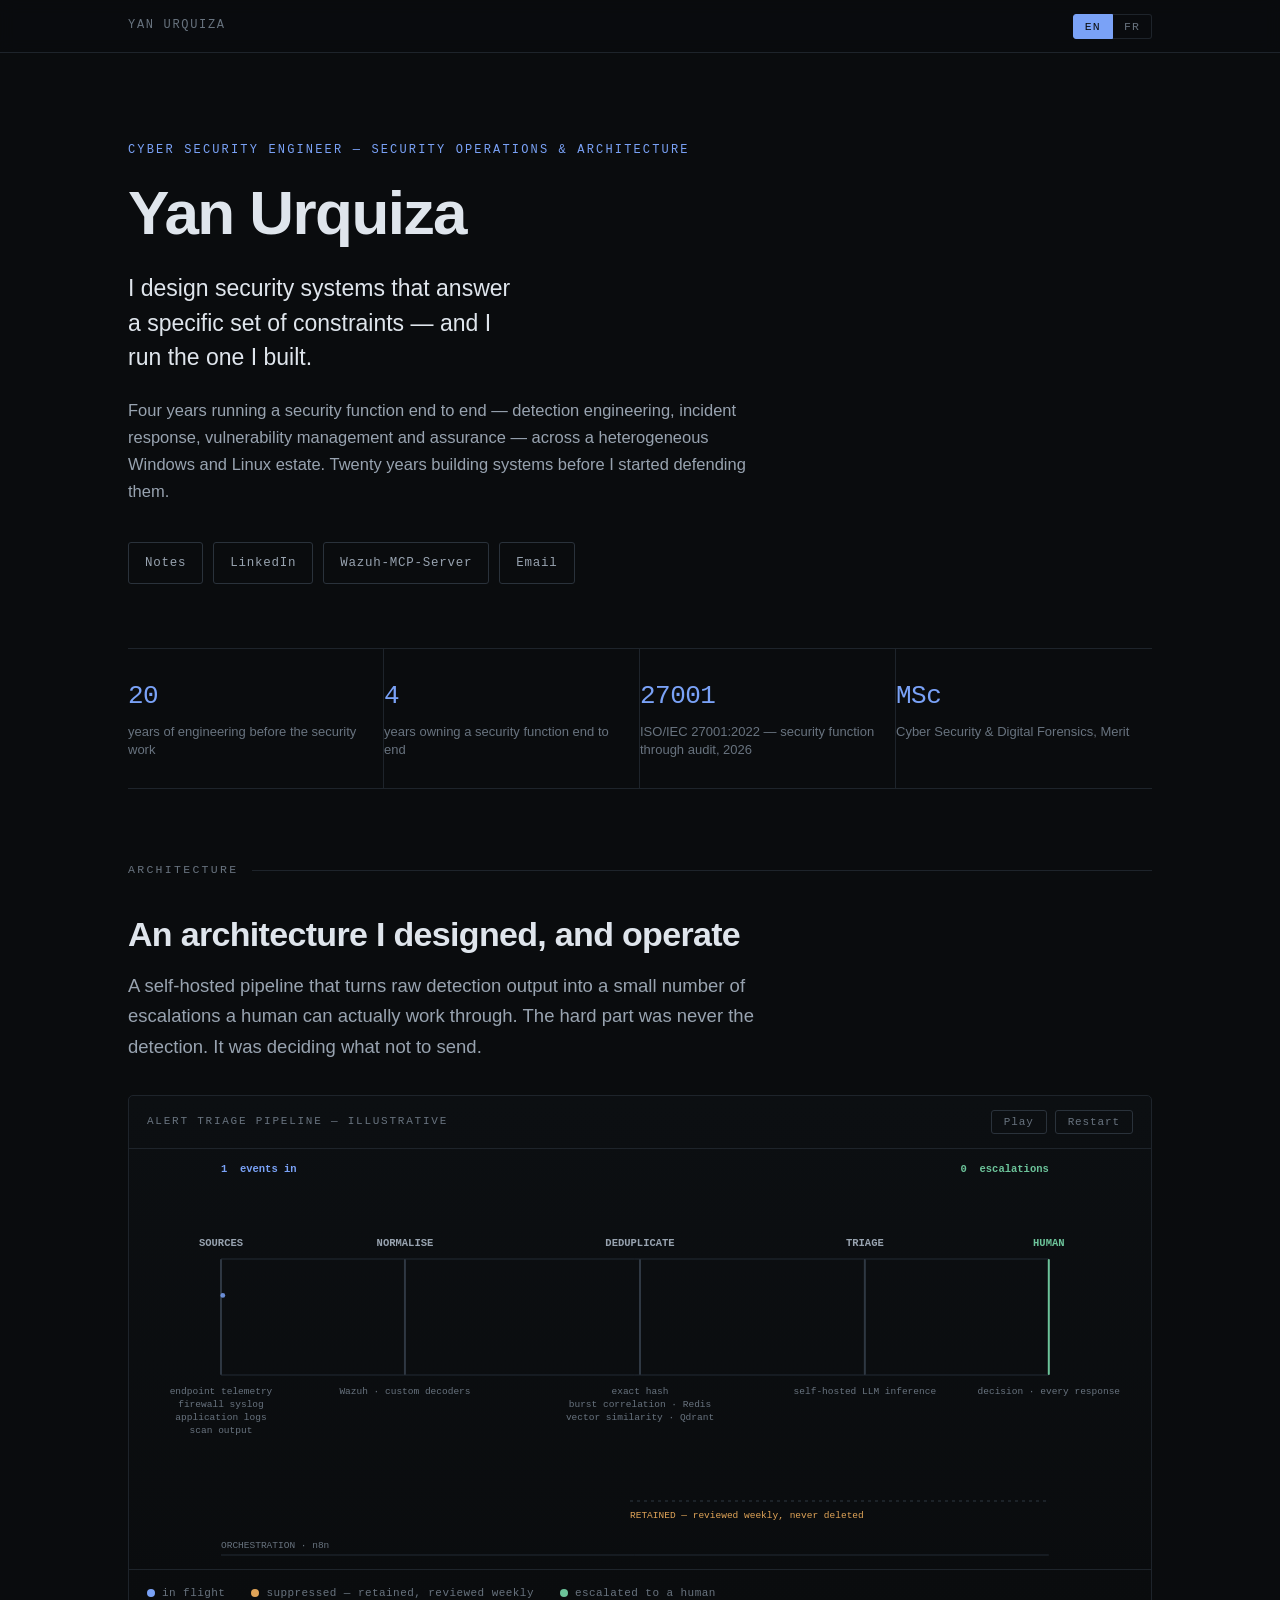
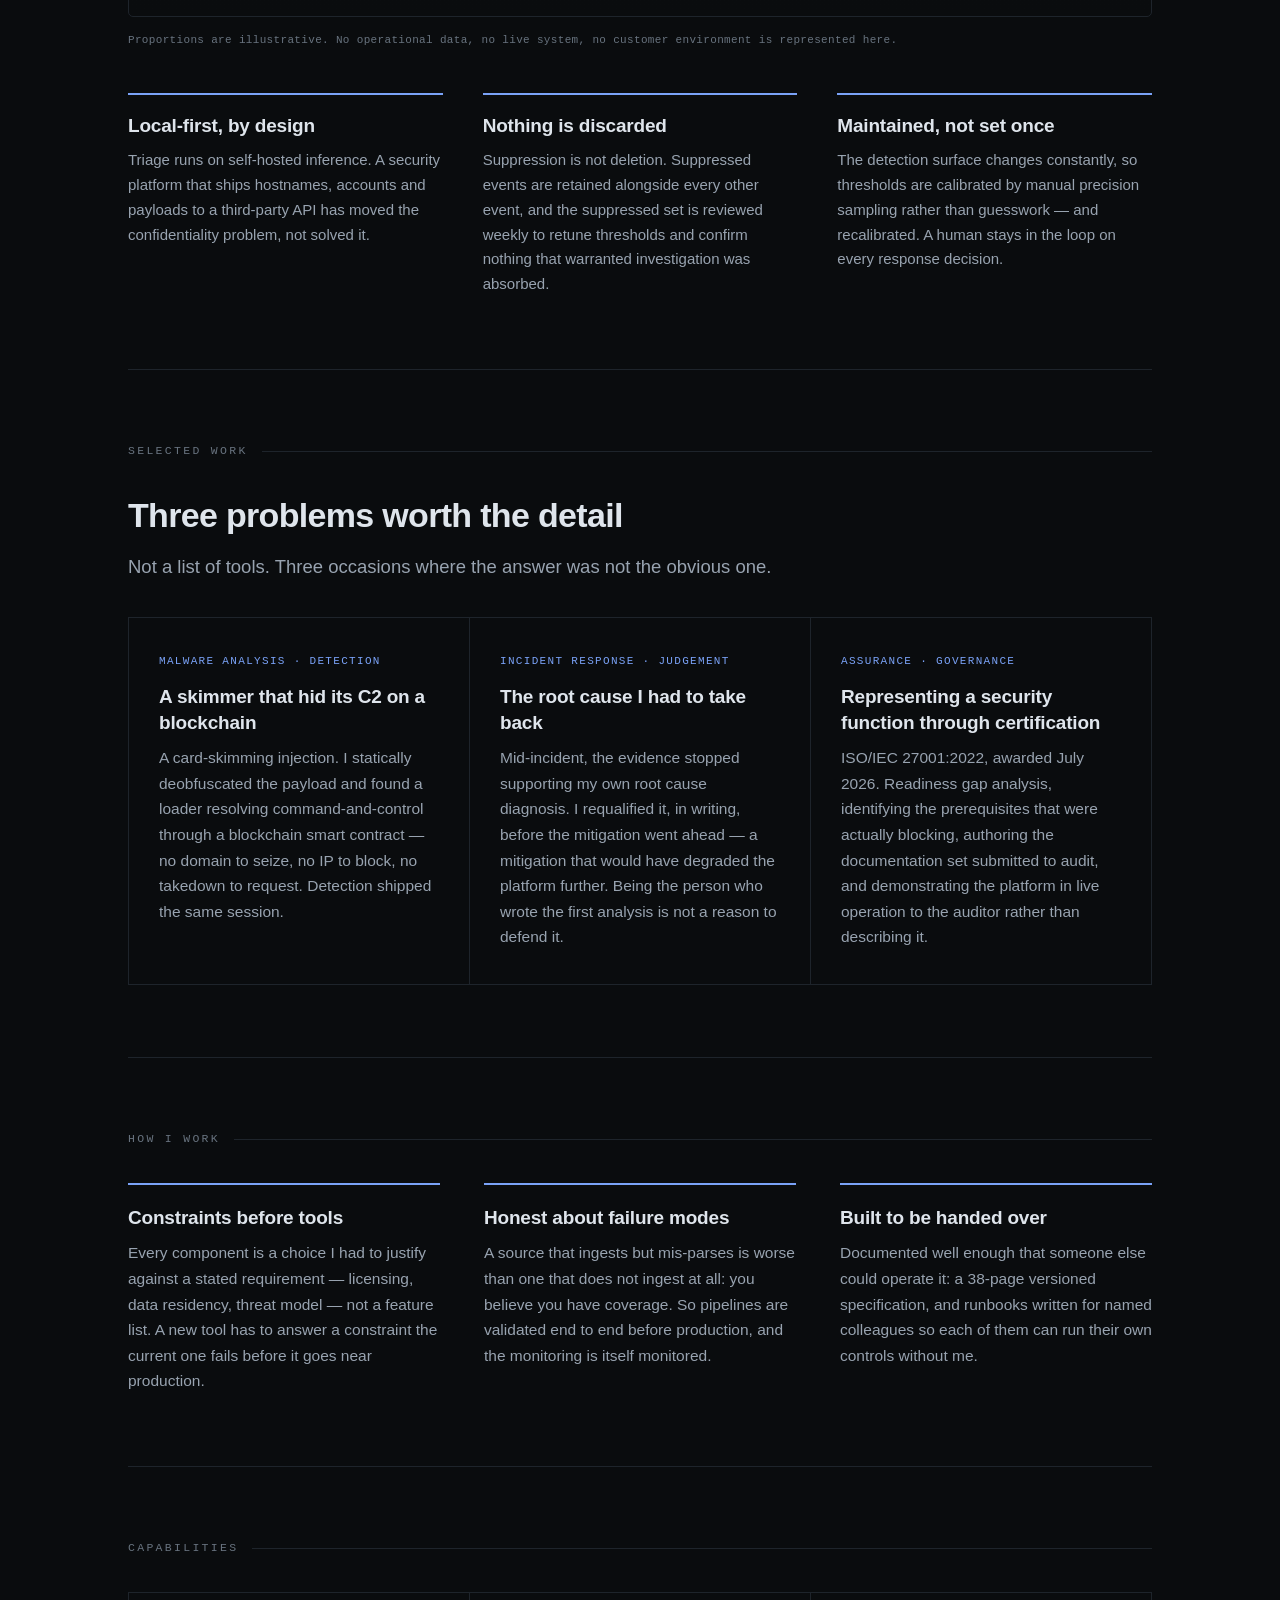
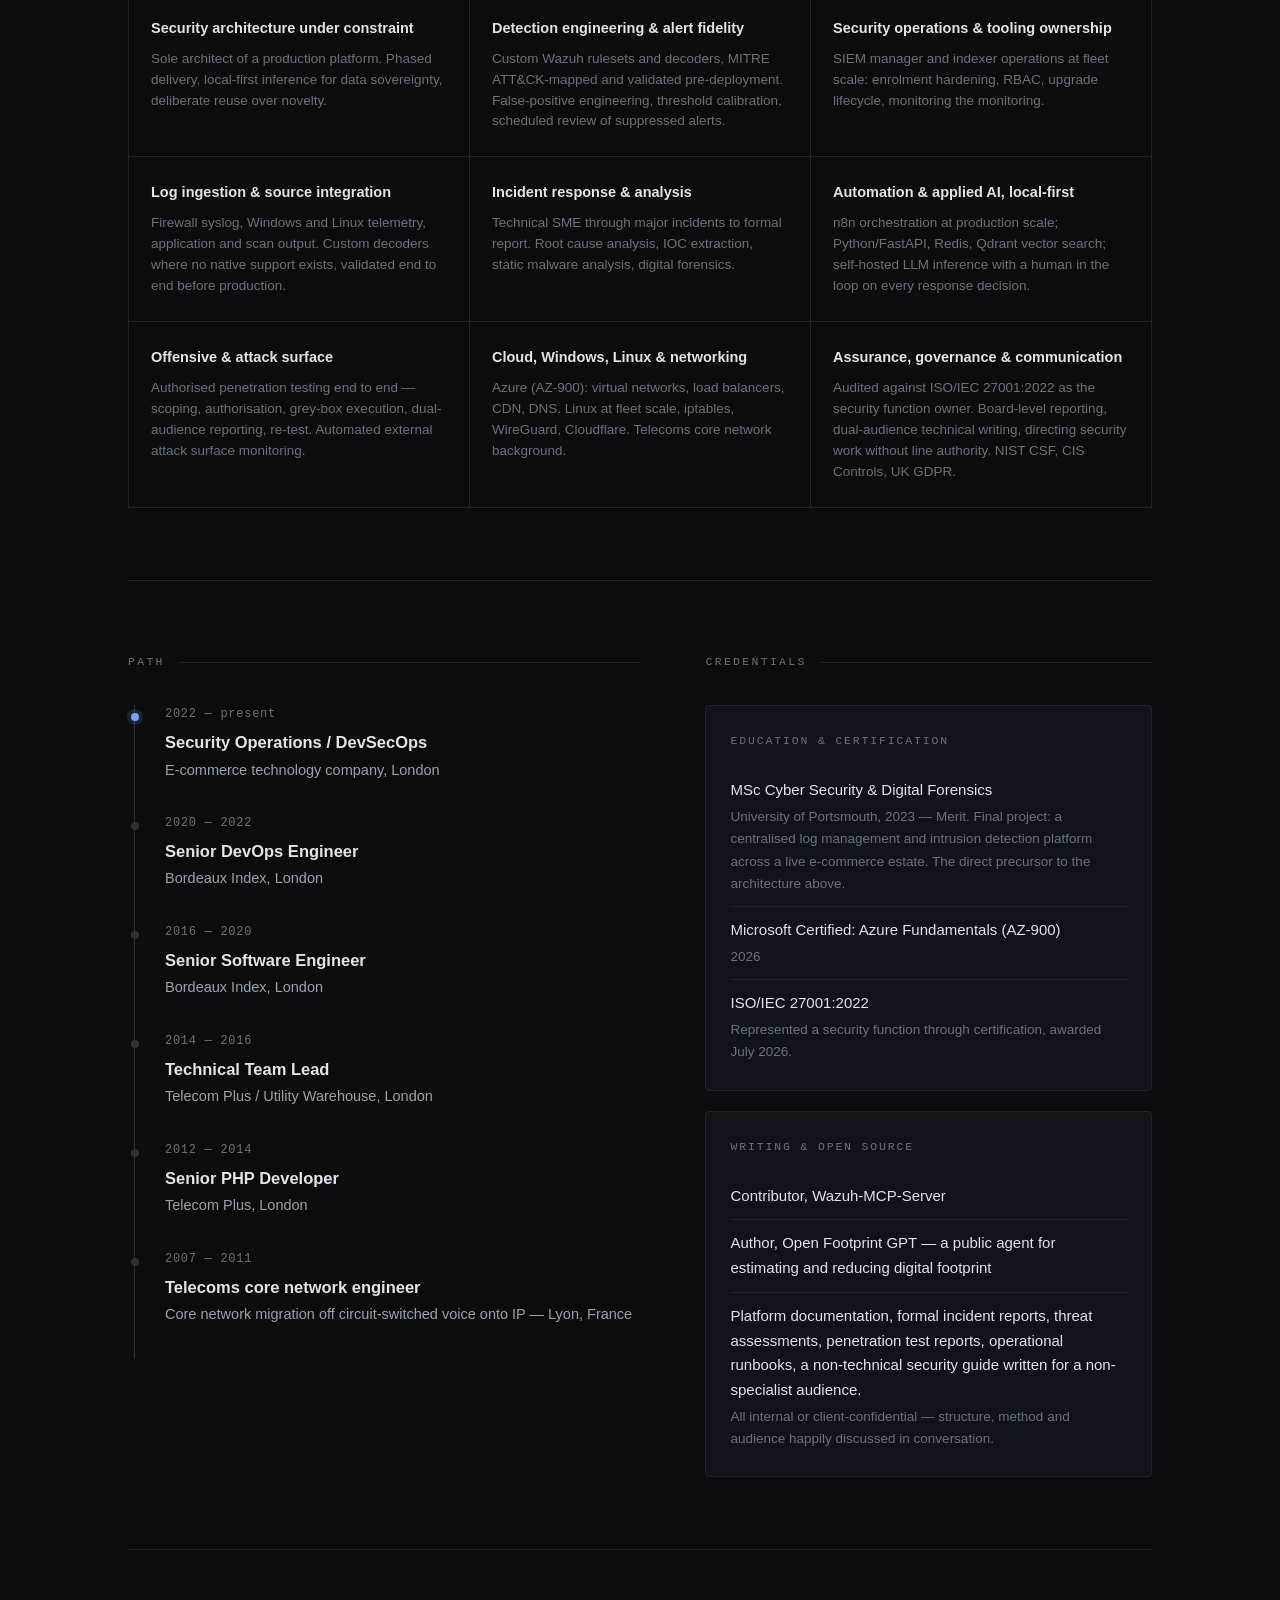
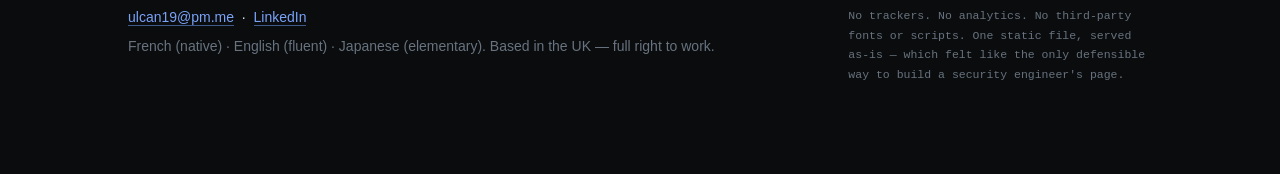
==== index.html @ 176e542a "Add link to notes in navigation" ====
<!DOCTYPE html>
<!--
  Hello. You chose View Source over reading the page, which is the correct
  order of operations.

  Everything is in this one file. No build step, no dependencies, no CDN,
  no analytics, no cookies, no storage beyond a language preference.
  The CSP below is enforced by hash, so if you change a byte of the inline
  script or style, the page stops executing it. That is deliberate.

  Disclosure policy: /.well-known/security.txt
  There is no backend to find. But if you find something anyway, tell me.

  — Yan
-->
<html lang="en">
<head>
<meta charset="utf-8">
<meta http-equiv="Content-Security-Policy" content="default-src 'none'; script-src 'sha256-x7tfAF0Wkqw6WQpikRXktE5tdPFJdn9dFBxXHj+0f6I='; style-src 'sha256-RuzGrXl7FvHBnCQkGXfLFxYL6x5Hqc8Qfv9hvHykP/c='; img-src 'self' data:; connect-src 'none'; form-action 'none'; base-uri 'none'; upgrade-insecure-requests">
<meta name="viewport" content="width=device-width, initial-scale=1">
<title>Yan Urquiza — Cyber Security Engineer</title>
<meta name="description" content="Cyber security engineer. Security operations, detection engineering and security architecture. I design security systems that answer a specific set of constraints.">
<meta property="og:title" content="Yan Urquiza — Cyber Security Engineer">
<meta property="og:description" content="I design security systems that answer a specific set of constraints — and I run the one I built.">
<meta property="og:type" content="profile">
<style>
:root{
  --bg:#0a0c0e; --bg-2:#101317; --line:#1e242b; --line-2:#2a323b;
  --fg:#dfe5ec; --fg-dim:#98a3b0; --fg-faint:#68737f;
  --accent:#7aa2f7; --accent-dim:#3d5a8a; --warm:#e0a458; --good:#6cc39a;
  --mono:ui-monospace,"SF Mono",SFMono-Regular,"JetBrains Mono",Menlo,Consolas,monospace;
  --sans:-apple-system,BlinkMacSystemFont,"Segoe UI",Inter,Roboto,Helvetica,Arial,sans-serif;
  --measure:68ch;
}
*{box-sizing:border-box}
html{scroll-behavior:smooth}
body{margin:0;background:var(--bg);color:var(--fg);font-family:var(--sans);font-size:16.5px;line-height:1.65;-webkit-font-smoothing:antialiased}
.wrap{max-width:1080px;margin:0 auto;padding:0 28px}
a{color:var(--accent);text-decoration:none;border-bottom:1px solid var(--accent-dim)}
a:hover{border-bottom-color:var(--accent)}

.langbar{position:sticky;top:0;z-index:20;background:rgba(10,12,14,.86);backdrop-filter:blur(8px);border-bottom:1px solid var(--line)}
.langbar .wrap{display:flex;justify-content:space-between;align-items:center;height:52px}
.sig{font-family:var(--mono);font-size:12px;letter-spacing:.14em;text-transform:uppercase;color:var(--fg-faint)}
.langs{display:flex}
.langs button{font-family:var(--mono);font-size:11.5px;letter-spacing:.1em;background:transparent;color:var(--fg-faint);border:1px solid var(--line);padding:5px 11px;cursor:pointer;transition:.15s}
.langs button:first-child{border-radius:3px 0 0 3px}
.langs button:last-child{border-radius:0 3px 3px 0;border-left:0}
.langs button[aria-pressed="true"]{color:var(--bg);background:var(--accent);border-color:var(--accent)}

header.hero{padding:88px 0 64px;border-bottom:1px solid var(--line)}
.eyebrow{font-family:var(--mono);font-size:12px;letter-spacing:.18em;text-transform:uppercase;color:var(--accent);margin:0 0 20px}
h1{font-size:clamp(38px,6.2vw,62px);line-height:1.04;letter-spacing:-.025em;margin:0 0 26px;font-weight:600}
.tagline{font-size:clamp(19px,2.5vw,23px);line-height:1.5;max-width:31ch;margin:0 0 22px;font-weight:400}
.sub{color:var(--fg-dim);max-width:var(--measure);margin:0 0 36px}
.cta{display:flex;flex-wrap:wrap;gap:10px}
.cta a{font-family:var(--mono);font-size:12.5px;letter-spacing:.06em;border:1px solid var(--line-2);border-radius:3px;padding:10px 16px;color:var(--fg-dim);transition:.15s}
.cta a:hover{color:var(--fg);border-color:var(--accent-dim);background:var(--bg-2)}

.stats{display:grid;grid-template-columns:repeat(auto-fit,minmax(158px,1fr));border-bottom:1px solid var(--line)}
.stat{padding:26px 0 28px;border-right:1px solid var(--line)}
.stat:last-child{border-right:0}
.stat .n{font-family:var(--mono);font-size:26px;color:var(--accent);letter-spacing:-.02em;display:block;margin-bottom:5px}
.stat .l{font-size:13px;color:var(--fg-faint);line-height:1.4;padding-right:18px;display:block}

section{padding:72px 0;border-bottom:1px solid var(--line)}
.sec-label{font-family:var(--mono);font-size:11.5px;letter-spacing:.2em;text-transform:uppercase;color:var(--fg-faint);margin:0 0 34px;display:flex;align-items:center;gap:14px}
.sec-label::after{content:"";flex:1;height:1px;background:var(--line)}
h2{font-size:clamp(25px,3.4vw,34px);line-height:1.22;letter-spacing:-.02em;margin:0 0 16px;font-weight:600}
h3{font-size:19px;line-height:1.35;margin:0 0 10px;font-weight:600;letter-spacing:-.01em}
p{margin:0 0 16px}
.lead{font-size:18.5px;color:var(--fg-dim);max-width:var(--measure)}

/* ---- architecture ---- */
.arch-shell{border:1px solid var(--line);border-radius:5px;background:linear-gradient(180deg,#0c0f12,#0a0c0e);margin-top:32px;overflow:hidden}
.arch-head{display:flex;flex-wrap:wrap;gap:16px;justify-content:space-between;align-items:center;padding:14px 18px;border-bottom:1px solid var(--line)}
.arch-title{font-family:var(--mono);font-size:11px;letter-spacing:.16em;text-transform:uppercase;color:var(--fg-faint);margin:0}
.arch-ctrl{display:flex;gap:8px;align-items:center}
.arch-ctrl button{font-family:var(--mono);font-size:11px;letter-spacing:.08em;background:transparent;border:1px solid var(--line-2);color:var(--fg-faint);padding:5px 12px;border-radius:3px;cursor:pointer;transition:.15s}
.arch-ctrl button:hover{color:var(--fg);border-color:var(--accent-dim)}
#arch-canvas{display:block;width:100%;height:420px}
@media(max-width:760px){#arch-canvas{height:560px}}
.arch-foot{display:flex;flex-wrap:wrap;gap:10px 26px;padding:14px 18px;border-top:1px solid var(--line);font-family:var(--mono);font-size:11px;color:var(--fg-faint);letter-spacing:.04em}
.key{display:flex;align-items:center;gap:7px}
.dot{width:8px;height:8px;border-radius:50%;display:inline-block}
.dot-live{background:var(--accent)}
.dot-sup{background:var(--warm)}
.dot-esc{background:var(--good)}
.arch-note{font-family:var(--mono);font-size:11px;color:var(--fg-faint);margin:14px 0 0;letter-spacing:.03em}

.arch-points{display:grid;gap:30px;margin-top:44px}
@media(min-width:820px){.arch-points{grid-template-columns:repeat(3,1fr);gap:40px}}
.arch-point{border-top:2px solid var(--accent);padding-top:18px}
.arch-point p{color:var(--fg-dim);font-size:15px;margin:0}

.cases{display:grid;gap:1px;background:var(--line);border:1px solid var(--line)}
.case{background:var(--bg);padding:34px 30px;transition:.2s}
.case:hover{background:var(--bg-2)}
.case .tag{font-family:var(--mono);font-size:11px;letter-spacing:.12em;text-transform:uppercase;color:var(--accent);margin:0 0 14px}
.case p{color:var(--fg-dim);margin:0;font-size:15.5px}
@media(min-width:820px){.cases{grid-template-columns:repeat(3,1fr)}}
.cases{margin-top:34px}
.card + .card{margin-top:0}
.card-stack > .card:first-child{margin-bottom:20px}

.principles{display:grid;gap:32px}
@media(min-width:820px){.principles{grid-template-columns:repeat(3,1fr);gap:44px}}
.principle{border-top:2px solid var(--accent);padding-top:20px}
.principle p{color:var(--fg-dim);font-size:15.5px;margin:0}

.caps{display:grid;gap:1px;background:var(--line);border:1px solid var(--line)}
@media(min-width:700px){.caps{grid-template-columns:1fr 1fr}}
@media(min-width:1000px){.caps{grid-template-columns:repeat(3,1fr)}}
.cap{background:var(--bg);padding:24px 22px}
.cap h4{font-size:14.5px;margin:0 0 8px;font-weight:600}
.cap p{font-size:13.5px;color:var(--fg-faint);line-height:1.55;margin:0}

.tl{border-left:1px solid var(--line-2);margin-left:6px}
.tl-item{position:relative;padding:0 0 32px 30px}
.tl-item::before{content:"";position:absolute;left:-4.5px;top:8px;width:8px;height:8px;border-radius:50%;background:var(--line-2)}
.tl-item.now::before{background:var(--accent);box-shadow:0 0 0 4px rgba(122,162,247,.14)}
.tl-date{font-family:var(--mono);font-size:12px;color:var(--fg-faint);letter-spacing:.06em;display:block;margin-bottom:4px}
.tl-role{font-size:16.5px;font-weight:600;margin:0 0 2px}
.tl-org{font-size:14.5px;color:var(--fg-dim);margin:0}

.two{display:grid;gap:44px}
@media(min-width:860px){.two{grid-template-columns:1.15fr 1fr;gap:64px}}
.card{border:1px solid var(--line);border-radius:4px;padding:26px 24px;background:var(--bg-2)}
.card h4{font-family:var(--mono);font-size:11.5px;letter-spacing:.16em;text-transform:uppercase;color:var(--fg-faint);margin:0 0 16px;font-weight:400}
ul.clean{list-style:none;margin:0;padding:0}
ul.clean li{padding:11px 0;border-bottom:1px solid var(--line);font-size:15px}
ul.clean li:last-child{border-bottom:0;padding-bottom:0}
ul.clean li span{display:block;color:var(--fg-faint);font-size:13.5px;margin-top:3px}

footer{padding:56px 0 72px;color:var(--fg-faint);font-size:14px}
.foot-grid{display:flex;flex-wrap:wrap;gap:32px;justify-content:space-between;align-items:flex-start}
.foot-note{font-family:var(--mono);font-size:11.5px;line-height:1.7;max-width:44ch}
.foot-contact{margin:0 0 6px;color:var(--fg)}
.foot-langs{margin:0}
</style>
</head>
<body>

<div class="langbar">
  <div class="wrap">
    <span class="sig">Yan Urquiza</span>
    <div class="langs" role="group" aria-label="Language">
      <button type="button" data-lang="en" aria-pressed="true">EN</button>
      <button type="button" data-lang="fr" aria-pressed="false">FR</button>
    </div>
  </div>
</div>

<div class="wrap">

<header class="hero">
  <p class="eyebrow" data-en="Cyber Security Engineer — Security Operations &amp; Architecture"
     data-fr="Ingénieur cybersécurité — Sécurité opérationnelle et architecture"></p>
  <h1>Yan Urquiza</h1>
  <p class="tagline" data-en="I design security systems that answer a specific set of constraints — and I run the one I built."
     data-fr="Je conçois des systèmes de sécurité qui répondent à un jeu de contraintes précis. J'opère celui que j'ai construit."></p>
  <p class="sub" data-en="Four years running a security function end to end — detection engineering, incident response, vulnerability management and assurance — across a heterogeneous Windows and Linux estate. Twenty years building systems before I started defending them."
     data-fr="Quatre ans à la tête d'une fonction sécurité de bout en bout — ingénierie de détection, réponse à incident, gestion des vulnérabilités, assurance — sur un parc hétérogène Windows et Linux. Vingt ans à construire des systèmes avant de les défendre."></p>
  <nav class="cta">
    <a href="/notes/" data-en="Notes" data-fr="Notes"></a>
    <a href="https://uk.linkedin.com/in/yanurquiza" rel="me">LinkedIn</a>
    <a href="https://github.com/gensecaihq/Wazuh-MCP-Server" rel="noopener">Wazuh-MCP-Server</a>
    <a href="mailto:ulcan19@pm.me" data-en="Email" data-fr="Écrire"></a>
 </nav>
</header>

<div class="stats">
  <div class="stat"><span class="n">20</span><span class="l" data-en="years of engineering before the security work" data-fr="ans d'ingénierie avant le travail de sécurité"></span></div>
  <div class="stat"><span class="n">4</span><span class="l" data-en="years owning a security function end to end" data-fr="ans à la tête d'une fonction sécurité de bout en bout"></span></div>
  <div class="stat"><span class="n">27001</span><span class="l" data-en="ISO/IEC 27001:2022 — security function through audit, 2026" data-fr="ISO/IEC 27001:2022 — fonction sécurité auditée, 2026"></span></div>
  <div class="stat"><span class="n">MSc</span><span class="l" data-en="Cyber Security &amp; Digital Forensics, Merit" data-fr="Cyber Security &amp; Digital Forensics, mention Merit"></span></div>
</div>

<!-- ARCHITECTURE -->
<section id="architecture">
  <p class="sec-label" data-en="Architecture" data-fr="Architecture"></p>
  <h2 data-en="An architecture I designed, and operate" data-fr="Une architecture que j'ai conçue, et que j'opère"></h2>
  <p class="lead" data-en="A self-hosted pipeline that turns raw detection output into a small number of escalations a human can actually work through. The hard part was never the detection. It was deciding what not to send."
     data-fr="Un pipeline auto-hébergé qui transforme une sortie de détection brute en un petit nombre d'escalades qu'un humain peut réellement traiter. Le difficile n'a jamais été de détecter. C'est de décider ce qu'on n'envoie pas."></p>

  <div class="arch-shell">
    <div class="arch-head">
      <p class="arch-title" data-en="Alert triage pipeline — illustrative" data-fr="Pipeline de triage d'alertes — illustratif"></p>
      <div class="arch-ctrl">
        <button type="button" id="arch-toggle" data-en="Pause" data-fr="Pause"></button>
        <button type="button" id="arch-reset" data-en="Restart" data-fr="Relancer"></button>
      </div>
    </div>
    <canvas id="arch-canvas" role="img"
      aria-label="Animated diagram: detection events flow through normalisation, layered deduplication and local inference, leaving a small number of human escalations. Suppressed events are retained, not discarded."></canvas>
    <div class="arch-foot">
      <span class="key"><i class="dot dot-live"></i><span data-en="in flight" data-fr="en transit"></span></span>
      <span class="key"><i class="dot dot-sup"></i><span data-en="suppressed — retained, reviewed weekly" data-fr="supprimé — conservé, revu chaque semaine"></span></span>
      <span class="key"><i class="dot dot-esc"></i><span data-en="escalated to a human" data-fr="escaladé vers un humain"></span></span>
    </div>
  </div>
  <p class="arch-note" data-en="Proportions are illustrative. No operational data, no live system, no customer environment is represented here."
     data-fr="Les proportions sont illustratives. Aucune donnée opérationnelle, aucun système en production, aucun environnement client n'est représenté ici."></p>

  <div class="arch-points">
    <div class="arch-point">
      <h3 data-en="Local-first, by design" data-fr="En local d'abord, par conception"></h3>
      <p data-en="Triage runs on self-hosted inference. A security platform that ships hostnames, accounts and payloads to a third-party API has moved the confidentiality problem, not solved it."
         data-fr="Le triage tourne sur de l'inférence auto-hébergée. Une plateforme de sécurité qui envoie noms d'hôtes, comptes et charges utiles à une API tierce a déplacé le problème de confidentialité, pas résolu."></p>
    </div>
    <div class="arch-point">
      <h3 data-en="Nothing is discarded" data-fr="Rien n'est jeté"></h3>
      <p data-en="Suppression is not deletion. Suppressed events are retained alongside every other event, and the suppressed set is reviewed weekly to retune thresholds and confirm nothing that warranted investigation was absorbed."
         data-fr="Supprimer n'est pas jeter. Les événements supprimés sont conservés au même titre que les autres, et l'ensemble supprimé est revu chaque semaine pour réajuster les seuils et vérifier que rien méritant investigation n'a été absorbé."></p>
    </div>
    <div class="arch-point">
      <h3 data-en="Maintained, not set once" data-fr="Maintenu, pas réglé une fois"></h3>
      <p data-en="The detection surface changes constantly, so thresholds are calibrated by manual precision sampling rather than guesswork — and recalibrated. A human stays in the loop on every response decision."
         data-fr="La surface de détection évolue en permanence : les seuils sont calibrés par échantillonnage manuel plutôt qu'au jugé — et recalibrés. Un humain reste dans la boucle sur chaque décision de réponse."></p>
    </div>
  </div>
</section>

<!-- WORK -->
<section id="work">
  <p class="sec-label" data-en="Selected work" data-fr="Travaux choisis"></p>
  <h2 data-en="Three problems worth the detail" data-fr="Trois problèmes qui méritent le détail"></h2>
  <p class="lead" data-en="Not a list of tools. Three occasions where the answer was not the obvious one."
     data-fr="Pas une liste d'outils. Trois occasions où la bonne réponse n'était pas l'évidente."></p>
  <div class="cases">
    <article class="case">
      <p class="tag" data-en="Malware analysis · Detection" data-fr="Analyse de malware · Détection"></p>
      <h3 data-en="A skimmer that hid its C2 on a blockchain" data-fr="Un skimmer qui cachait son C2 sur une blockchain"></h3>
      <p data-en="A card-skimming injection. I statically deobfuscated the payload and found a loader resolving command-and-control through a blockchain smart contract — no domain to seize, no IP to block, no takedown to request. Detection shipped the same session."
         data-fr="Une injection de skimming bancaire. Désobfuscation statique de la charge utile : un loader résolvant son command-and-control via un contrat intelligent — pas de domaine à saisir, pas d'IP à bloquer, pas de retrait à demander. Détection livrée dans la même session."></p>
    </article>
    <article class="case">
      <p class="tag" data-en="Incident response · Judgement" data-fr="Réponse à incident · Jugement"></p>
      <h3 data-en="The root cause I had to take back" data-fr="La cause racine que j'ai dû retirer"></h3>
      <p data-en="Mid-incident, the evidence stopped supporting my own root cause diagnosis. I requalified it, in writing, before the mitigation went ahead — a mitigation that would have degraded the platform further. Being the person who wrote the first analysis is not a reason to defend it."
         data-fr="En pleine gestion d'incident, les preuves ont cessé d'étayer mon propre diagnostic de cause racine. Je l'ai requalifié, par écrit, avant que la mesure corrective ne parte — une mesure qui aurait dégradé la plateforme davantage. Avoir écrit la première analyse n'est pas une raison de la défendre."></p>
    </article>
    <article class="case">
      <p class="tag" data-en="Assurance · Governance" data-fr="Assurance · Gouvernance"></p>
      <h3 data-en="Representing a security function through certification" data-fr="Porter une fonction sécurité jusqu'à la certification"></h3>
      <p data-en="ISO/IEC 27001:2022, awarded July 2026. Readiness gap analysis, identifying the prerequisites that were actually blocking, authoring the documentation set submitted to audit, and demonstrating the platform in live operation to the auditor rather than describing it."
         data-fr="ISO/IEC 27001:2022, obtenue en juillet 2026. Analyse d'écart, identification des prérequis réellement bloquants, rédaction du corpus documentaire soumis à l'audit, et démonstration de la plateforme en fonctionnement réel à l'auditeur plutôt qu'une description."></p>
    </article>
  </div>
</section>

<!-- APPROACH -->
<section id="approach">
  <p class="sec-label" data-en="How I work" data-fr="Ma façon de travailler"></p>
  <div class="principles">
    <div class="principle">
      <h3 data-en="Constraints before tools" data-fr="La contrainte avant l'outil"></h3>
      <p data-en="Every component is a choice I had to justify against a stated requirement — licensing, data residency, threat model — not a feature list. A new tool has to answer a constraint the current one fails before it goes near production."
         data-fr="Chaque composant est un choix que j'ai dû justifier au regard d'une exigence réelle — licences, résidence des données, modèle de menace — pas d'une liste de fonctionnalités. Un nouvel outil doit répondre à une contrainte que l'actuel ne couvre pas avant d'approcher la production."></p>
    </div>
    <div class="principle">
      <h3 data-en="Honest about failure modes" data-fr="Honnête sur ses modes de défaillance"></h3>
      <p data-en="A source that ingests but mis-parses is worse than one that does not ingest at all: you believe you have coverage. So pipelines are validated end to end before production, and the monitoring is itself monitored."
         data-fr="Une source qui ingère mal est pire qu'une source absente : on croit avoir la couverture. Les chaînes sont donc validées de bout en bout avant production, et la supervision est elle-même supervisée."></p>
    </div>
    <div class="principle">
      <h3 data-en="Built to be handed over" data-fr="Construit pour être transmis"></h3>
      <p data-en="Documented well enough that someone else could operate it: a 38-page versioned specification, and runbooks written for named colleagues so each of them can run their own controls without me."
         data-fr="Documenté pour qu'un autre puisse l'opérer : une spécification versionnée de 38 pages, et des runbooks écrits pour que des collègues nommés opèrent leurs contrôles sans moi."></p>
    </div>
  </div>
</section>

<!-- CAPABILITIES -->
<section id="capabilities">
  <p class="sec-label" data-en="Capabilities" data-fr="Compétences"></p>
  <div class="caps">
    <div class="cap"><h4 data-en="Security architecture under constraint" data-fr="Architecture de sécurité sous contrainte"></h4>
      <p data-en="Sole architect of a production platform. Phased delivery, local-first inference for data sovereignty, deliberate reuse over novelty."
         data-fr="Seul architecte d'une plateforme en production. Livraison par phases, inférence locale pour la souveraineté des données, réutilisation délibérée plutôt que nouveauté."></p></div>
    <div class="cap"><h4 data-en="Detection engineering &amp; alert fidelity" data-fr="Ingénierie de détection et qualité des alertes"></h4>
      <p data-en="Custom Wazuh rulesets and decoders, MITRE ATT&amp;CK-mapped and validated pre-deployment. False-positive engineering, threshold calibration, scheduled review of suppressed alerts."
         data-fr="Règles et décodeurs Wazuh sur mesure, mappés MITRE ATT&amp;CK et validés avant déploiement. Traitement des faux positifs, calibration des seuils, revue périodique des alertes supprimées."></p></div>
    <div class="cap"><h4 data-en="Security operations &amp; tooling ownership" data-fr="Opérations de sécurité et maîtrise de l'outillage"></h4>
      <p data-en="SIEM manager and indexer operations at fleet scale: enrolment hardening, RBAC, upgrade lifecycle, monitoring the monitoring."
         data-fr="Manager et indexeur SIEM à l'échelle d'un parc : durcissement de l'enrôlement, RBAC, cycle de mise à jour, supervision de l'outillage lui-même."></p></div>
    <div class="cap"><h4 data-en="Log ingestion &amp; source integration" data-fr="Ingestion de logs et intégration de sources"></h4>
      <p data-en="Firewall syslog, Windows and Linux telemetry, application and scan output. Custom decoders where no native support exists, validated end to end before production."
         data-fr="Syslog pare-feu, télémétrie Windows et Linux, sorties applicatives et de scan. Décodeurs sur mesure en l'absence de support natif, validés de bout en bout avant production."></p></div>
    <div class="cap"><h4 data-en="Incident response &amp; analysis" data-fr="Réponse à incident et analyse"></h4>
      <p data-en="Technical SME through major incidents to formal report. Root cause analysis, IOC extraction, static malware analysis, digital forensics."
         data-fr="Référent technique de l'incident majeur jusqu'au rapport formel. Analyse de cause racine, extraction d'IOC, analyse statique de malware, forensique."></p></div>
    <div class="cap"><h4 data-en="Automation &amp; applied AI, local-first" data-fr="Automatisation et IA, en local d'abord"></h4>
      <p data-en="n8n orchestration at production scale; Python/FastAPI, Redis, Qdrant vector search; self-hosted LLM inference with a human in the loop on every response decision."
         data-fr="Orchestration n8n à l'échelle de production ; Python/FastAPI, Redis, recherche vectorielle Qdrant ; inférence LLM auto-hébergée, humain dans la boucle sur chaque décision de réponse."></p></div>
    <div class="cap"><h4 data-en="Offensive &amp; attack surface" data-fr="Offensif et surface d'attaque"></h4>
      <p data-en="Authorised penetration testing end to end — scoping, authorisation, grey-box execution, dual-audience reporting, re-test. Automated external attack surface monitoring."
         data-fr="Tests d'intrusion autorisés de bout en bout — cadrage, autorisation, boîte grise, rapports interne et client, re-test. Surveillance automatisée de la surface d'attaque externe."></p></div>
    <div class="cap"><h4 data-en="Cloud, Windows, Linux &amp; networking" data-fr="Cloud, Windows, Linux et réseau"></h4>
      <p data-en="Azure (AZ-900): virtual networks, load balancers, CDN, DNS. Linux at fleet scale, iptables, WireGuard, Cloudflare. Telecoms core network background."
         data-fr="Azure (AZ-900) : réseaux virtuels, répartiteurs de charge, CDN, DNS. Linux à l'échelle d'un parc, iptables, WireGuard, Cloudflare. Passé en cœur de réseau télécom."></p></div>
    <div class="cap"><h4 data-en="Assurance, governance &amp; communication" data-fr="Assurance, gouvernance et communication"></h4>
      <p data-en="Audited against ISO/IEC 27001:2022 as the security function owner. Board-level reporting, dual-audience technical writing, directing security work without line authority. NIST CSF, CIS Controls, UK GDPR."
         data-fr="Audité au titre de l'ISO/IEC 27001:2022 comme responsable de la fonction sécurité. Reporting au conseil, rédaction à double audience, pilotage sans autorité hiérarchique. NIST CSF, CIS Controls, RGPD."></p></div>
  </div>
</section>

<!-- PATH -->
<section id="path">
  <div class="two">
    <div>
      <p class="sec-label" data-en="Path" data-fr="Parcours"></p>
      <div class="tl">
        <div class="tl-item now">
          <span class="tl-date">2022 — <span data-en="present" data-fr="aujourd'hui"></span></span>
          <p class="tl-role" data-en="Security Operations / DevSecOps" data-fr="Sécurité opérationnelle / DevSecOps"></p>
          <p class="tl-org" data-en="E-commerce technology company, London" data-fr="Entreprise de technologie e-commerce, Londres"></p>
        </div>
        <div class="tl-item">
          <span class="tl-date">2020 — 2022</span>
          <p class="tl-role">Senior DevOps Engineer</p>
          <p class="tl-org">Bordeaux Index, London</p>
        </div>
        <div class="tl-item">
          <span class="tl-date">2016 — 2020</span>
          <p class="tl-role">Senior Software Engineer</p>
          <p class="tl-org">Bordeaux Index, London</p>
        </div>
        <div class="tl-item">
          <span class="tl-date">2014 — 2016</span>
          <p class="tl-role">Technical Team Lead</p>
          <p class="tl-org">Telecom Plus / Utility Warehouse, London</p>
        </div>
        <div class="tl-item">
          <span class="tl-date">2012 — 2014</span>
          <p class="tl-role">Senior PHP Developer</p>
          <p class="tl-org">Telecom Plus, London</p>
        </div>
        <div class="tl-item">
          <span class="tl-date">2007 — 2011</span>
          <p class="tl-role" data-en="Telecoms core network engineer" data-fr="Ingénieur cœur de réseau télécom"></p>
          <p class="tl-org" data-en="Core network migration off circuit-switched voice onto IP — Lyon, France" data-fr="Migration du cœur de réseau, voix commutée vers IP — Lyon, France"></p>
        </div>
      </div>
    </div>
    <div>
      <p class="sec-label" data-en="Credentials" data-fr="Diplômes"></p>
      <div class="card-stack">
      <div class="card">
        <h4 data-en="Education &amp; certification" data-fr="Formation et certifications"></h4>
        <ul class="clean">
          <li>MSc Cyber Security &amp; Digital Forensics
            <span data-en="University of Portsmouth, 2023 — Merit. Final project: a centralised log management and intrusion detection platform across a live e-commerce estate. The direct precursor to the architecture above."
                  data-fr="University of Portsmouth, 2023 — mention Merit. Projet de fin d'études : plateforme centralisée de gestion des logs et de détection d'intrusion sur un parc e-commerce en production. Le précurseur direct de l'architecture ci-dessus."></span></li>
          <li>Microsoft Certified: Azure Fundamentals (AZ-900)<span>2026</span></li>
          <li>ISO/IEC 27001:2022
            <span data-en="Represented a security function through certification, awarded July 2026." data-fr="Représentation d'une fonction sécurité dans la certification, obtenue en juillet 2026."></span></li>
        </ul>
      </div>
      <div class="card">
        <h4 data-en="Writing &amp; open source" data-fr="Écrits et open source"></h4>
        <ul class="clean">
          <li data-en="Contributor, Wazuh-MCP-Server" data-fr="Contributeur, Wazuh-MCP-Server"></li>
          <li data-en="Author, Open Footprint GPT — a public agent for estimating and reducing digital footprint" data-fr="Auteur d'Open Footprint GPT — agent public d'estimation et de réduction de l'empreinte numérique"></li>
          <li data-en="Platform documentation, formal incident reports, threat assessments, penetration test reports, operational runbooks, a non-technical security guide written for a non-specialist audience."
              data-fr="Documentation de plateforme, rapports d'incident formels, évaluations de menace, rapports de test d'intrusion, runbooks opérationnels, guide de sécurité non technique.">
            <span data-en="All internal or client-confidential — structure, method and audience happily discussed in conversation." data-fr="Tous internes ou confidentiels — structure, méthode et audience discutables de vive voix."></span></li>
        </ul>
      </div>
      </div>
    </div>
  </div>
</section>

<footer>
  <div class="foot-grid">
    <div>
      <p class="foot-contact">
        <a href="mailto:ulcan19@pm.me">ulcan19@pm.me</a> &nbsp;·&nbsp;
        <a href="https://uk.linkedin.com/in/yanurquiza" rel="me">LinkedIn</a>
      </p>
      <p class="foot-langs" data-en="French (native) · English (fluent) · Japanese (elementary). Based in the UK — full right to work."
         data-fr="Français (langue maternelle) · Anglais (courant) · Japonais (notions). Basé au Royaume-Uni — plein droit de travail."></p>
    </div>
    <p class="foot-note" data-en="No trackers. No analytics. No third-party fonts or scripts. One static file, served as-is — which felt like the only defensible way to build a security engineer's page."
       data-fr="Aucun traceur. Aucune analytique. Aucune police ni script tiers. Un seul fichier statique, servi tel quel — la seule façon défendable de construire la page d'un ingénieur sécurité."></p>
  </div>
</footer>

</div>

<script>
/* ---------------- i18n ---------------- */
var I18N = {
  en: {
    sources:'SOURCES', src1:'endpoint telemetry', src2:'firewall syslog', src3:'application logs', src4:'scan output',
    norm:'NORMALISE', normSub:'Wazuh · custom decoders',
    dedup:'DEDUPLICATE', d1:'exact hash', d2:'burst correlation · Redis', d3:'vector similarity · Qdrant',
    infer:'TRIAGE', inferSub:'self-hosted LLM inference',
    human:'HUMAN', humanSub:'decision · every response',
    retained:'RETAINED — reviewed weekly, never deleted',
    orch:'ORCHESTRATION · n8n',
    inLabel:'events in', outLabel:'escalations',
    unfiltered1:'UNFILTERED MODE — suppression disabled',
    unfiltered2:'This is the same feed without a triage layer. This is the problem, not the demo.'
  },
  fr: {
    sources:'SOURCES', src1:'télémétrie postes', src2:'syslog pare-feu', src3:'logs applicatifs', src4:'sorties de scan',
    norm:'NORMALISER', normSub:'Wazuh · décodeurs sur mesure',
    dedup:'DÉDUPLIQUER', d1:'hash exact', d2:'corrélation de rafales · Redis', d3:'similarité vectorielle · Qdrant',
    infer:'TRIAGE', inferSub:'inférence LLM auto-hébergée',
    human:'HUMAIN', humanSub:'décision · chaque réponse',
    retained:'CONSERVÉ — revu chaque semaine, jamais supprimé',
    orch:'ORCHESTRATION · n8n',
    inLabel:'événements entrés', outLabel:'escalades',
    unfiltered1:'MODE NON FILTRÉ — suppression désactivée',
    unfiltered2:'Le même flux sans couche de triage. C\'est le problème, pas la démo.'
  }
};
var LANG = 'en';

(function(){
  var nodes = document.querySelectorAll('[data-en],[data-fr]');
  var buttons = document.querySelectorAll('.langs button');
  function setLang(lang){
    LANG = lang;
    document.documentElement.lang = lang;
    nodes.forEach(function(n){
      var v = n.getAttribute('data-' + lang);
      if (v === null) return;
      if (n.querySelectorAll('[data-en],[data-fr]').length){
        var first = n.firstChild;
        if (first && first.nodeType === 3) first.nodeValue = v;
        return;
      }
      n.textContent = v;
    });
    buttons.forEach(function(b){ b.setAttribute('aria-pressed', String(b.dataset.lang === lang)); });
    try { localStorage.setItem('yu-lang', lang); } catch(e){}
  }
  buttons.forEach(function(b){ b.addEventListener('click', function(){ setLang(b.dataset.lang); }); });
  var saved = null;
  try { saved = localStorage.getItem('yu-lang'); } catch(e){}
  if (!saved) saved = (navigator.language||'en').toLowerCase().indexOf('fr') === 0 ? 'fr' : 'en';
  setLang(saved);
})();

/* ---------------- architecture animation ---------------- */
(function(){
  var canvas = document.getElementById('arch-canvas');
  if (!canvas || !canvas.getContext) return;
  var ctx = canvas.getContext('2d');
  if (!ctx) return;
  var W = 0, H = 0, DPR = 1, narrow = false;
  var reduced = window.matchMedia && window.matchMedia('(prefers-reduced-motion: reduce)').matches;
  var running = !reduced;

  var C = {
    accent:'#7aa2f7', warm:'#e0a458', good:'#6cc39a',
    line:'#232b34', line2:'#2f3843', dim:'#68737f', fg:'#98a3b0', bg:'#0b0e11'
  };

  var particles = [], counters = { inn:0, out:0 }, spawnAcc = 0;
  var stages = [];
  var UNFILTERED = false;   // konami: see below

  function layout(){
    var rect = canvas.getBoundingClientRect();
    DPR = Math.min(window.devicePixelRatio || 1, 2);
    W = rect.width; H = rect.height;
    canvas.width = Math.round(W * DPR);
    canvas.height = Math.round(H * DPR);
    ctx.setTransform(DPR, 0, 0, DPR, 0, 0);
    narrow = W < 760;

    // stage x positions as fractions of width
    var xs = narrow ? [0.13, 0.34, 0.58, 0.79, 0.93] : [0.09, 0.27, 0.50, 0.72, 0.90];
    stages = [
      { key:'sources', x: xs[0] },
      { key:'norm',    x: xs[1] },
      { key:'dedup',   x: xs[2] },
      { key:'infer',   x: xs[3] },
      { key:'human',   x: xs[4] }
    ].map(function(s){ s.px = s.x * W; return s; });
  }

  function bandY(){ return H * 0.40; }
  function trayY(){ return H * 0.80; }

  function spawn(){
    var y = bandY() + (Math.random() - 0.5) * (narrow ? 74 : 96);
    particles.push({
      x: stages[0].px, y: y, ty: y,
      v: 0.55 + Math.random() * 0.5,
      r: 2.0 + Math.random() * 1.3,
      state: 'live', a: 0, fade: 1, lane: Math.floor(Math.random()*3)
    });
    counters.inn++;
  }

  function step(dt){
    spawnAcc += dt;
    var interval = 46;
    while (spawnAcc > interval){ spawn(); spawnAcc -= interval; }

    var dedupX = stages[2].px, inferX = stages[3].px, humanX = stages[4].px;

    for (var i = particles.length - 1; i >= 0; i--){
      var p = particles[i];

      if (p.state === 'live'){
        p.x += p.v * (dt / 16);
        p.y += (p.ty - p.y) * 0.06;

        // dedup gate: ~78% suppressed
        if (!p.gate1 && p.x >= dedupX){
          p.gate1 = true;
          if (Math.random() < (UNFILTERED ? 0 : 0.78)){
            p.state = 'suppressed';
            p.ty = trayY() - 6 + Math.random() * 12;
            p.tx = dedupX + 8 + Math.random() * Math.max(40, (humanX - dedupX) * 0.72);
          }
        }
        // inference gate: ~62% of survivors suppressed
        if (p.state === 'live' && !p.gate2 && p.x >= inferX){
          p.gate2 = true;
          if (Math.random() < (UNFILTERED ? 0 : 0.62)){
            p.state = 'suppressed';
            p.ty = trayY() - 6 + Math.random() * 12;
            p.tx = inferX + 6 + Math.random() * Math.max(30, (humanX - inferX) * 0.8);
          }
        }
        if (p.x >= humanX){
          p.state = 'escalated'; p.life = 0; counters.out++;
        }

      } else if (p.state === 'suppressed'){
        p.x += (p.tx - p.x) * 0.07;
        p.y += (p.ty - p.y) * 0.07;
        p.fade -= dt / 2600;
        if (p.fade <= 0) particles.splice(i, 1);

      } else { // escalated
        p.life += dt;
        p.r += dt / 340;
        p.fade -= dt / 900;
        if (p.fade <= 0) particles.splice(i, 1);
      }

      if (p.x > W + 40) particles.splice(i, 1);
    }
    if (particles.length > 900) particles.splice(0, particles.length - 900);
  }

  function roundRect(x, y, w, h, r){
    ctx.beginPath();
    ctx.moveTo(x + r, y);
    ctx.arcTo(x + w, y, x + w, y + h, r);
    ctx.arcTo(x + w, y + h, x, y + h, r);
    ctx.arcTo(x, y + h, x, y, r);
    ctx.arcTo(x, y, x + w, y, r);
    ctx.closePath();
  }

  function label(text, x, y, color, size, weight, align){
    ctx.fillStyle = color;
    ctx.font = (weight||'400') + ' ' + (size||10) + 'px ui-monospace, SFMono-Regular, Menlo, Consolas, monospace';
    ctx.textAlign = align || 'center';
    ctx.textBaseline = 'middle';
    ctx.fillText(text, x, y);
  }

  function draw(){
    var T = I18N[LANG];
    ctx.clearRect(0, 0, W, H);

    var by = bandY(), ty = trayY();
    var half = narrow ? 46 : 58;

    // rail
    ctx.strokeStyle = C.line;
    ctx.lineWidth = 1;
    ctx.beginPath(); ctx.moveTo(stages[0].px, by - half); ctx.lineTo(stages[4].px, by - half); ctx.stroke();
    ctx.beginPath(); ctx.moveTo(stages[0].px, by + half); ctx.lineTo(stages[4].px, by + half); ctx.stroke();

    // retained tray
    ctx.strokeStyle = C.line2;
    ctx.setLineDash([3, 4]);
    ctx.beginPath(); ctx.moveTo(stages[2].px - 10, ty + 16); ctx.lineTo(stages[4].px, ty + 16); ctx.stroke();
    ctx.setLineDash([]);
    label(T.retained, stages[2].px - 10, ty + 30, C.warm, 9.5, '400', 'left');

    // orchestration bar
    ctx.strokeStyle = C.line;
    ctx.beginPath(); ctx.moveTo(stages[0].px, H - 14); ctx.lineTo(stages[4].px, H - 14); ctx.stroke();
    label(T.orch, stages[0].px, H - 24, C.dim, 9.5, '400', 'left');

    // stage markers
    stages.forEach(function(s, i){
      var isHuman = i === 4;
      ctx.strokeStyle = isHuman ? C.good : C.line2;
      ctx.fillStyle = C.bg;
      var w = 2, h = half * 2;
      roundRect(s.px - w/2, by - half, w, h, 1);
      ctx.fillStyle = isHuman ? C.good : C.line2;
      ctx.fill();

      var name = T[s.key] || s.key;
      label(name, s.px, by - half - 16, isHuman ? C.good : C.fg, 10.5, '600');

      if (s.key === 'norm')  label(T.normSub,  s.px, by + half + 16, C.dim, 9.5);
      if (s.key === 'infer') label(T.inferSub, s.px, by + half + 16, C.dim, 9.5);
      if (s.key === 'human') label(T.humanSub, s.px, by + half + 16, C.dim, 9.5);
      if (s.key === 'sources'){
        var srcs = [T.src1, T.src2, T.src3, T.src4];
        srcs.forEach(function(t, k){
          label(t, s.px, by + half + 16 + k * 13, C.dim, 9.5);
        });
      }
      if (s.key === 'dedup'){
        [T.d1, T.d2, T.d3].forEach(function(t, k){
          label(t, s.px, by + half + 16 + k * 13, C.dim, 9.5);
        });
      }
    });

    // particles
    particles.forEach(function(p){
      var col = p.state === 'suppressed' ? C.warm : (p.state === 'escalated' ? C.good : C.accent);
      ctx.globalAlpha = Math.max(0, Math.min(1, p.fade)) * (p.state === 'live' ? 0.85 : 0.7);
      ctx.fillStyle = col;
      ctx.beginPath();
      ctx.arc(p.x, p.y, p.r, 0, Math.PI * 2);
      ctx.fill();
      if (p.state === 'escalated'){
        ctx.globalAlpha = Math.max(0, p.fade) * 0.35;
        ctx.strokeStyle = C.good; ctx.lineWidth = 1;
        ctx.beginPath(); ctx.arc(p.x, p.y, p.r + 5, 0, Math.PI * 2); ctx.stroke();
      }
      ctx.globalAlpha = 1;
    });

    // counters
    var outCol = UNFILTERED ? '#e06c75' : C.good;
    label(counters.inn.toLocaleString() + '  ' + T.inLabel, stages[0].px, 20, C.accent, 10.5, '600', 'left');
    label(counters.out.toLocaleString() + '  ' + T.outLabel, stages[4].px, 20, outCol, 10.5, '600', 'right');

    // konami banner
    if (UNFILTERED){
      var msg = I18N[LANG].unfiltered1, sub = I18N[LANG].unfiltered2;
      ctx.globalAlpha = 0.10; ctx.fillStyle = '#e06c75';
      ctx.fillRect(0, 0, W, H); ctx.globalAlpha = 1;
      label(msg, W / 2, H * 0.10, '#e06c75', 12, '600');
      label(sub, W / 2, H * 0.10 + 16, C.fg, 10, '400');
    }
  }

  var last = 0;
  function frame(t){
    var dt = Math.min(48, t - last || 16); last = t;
    if (running) step(dt);
    draw();
    requestAnimationFrame(frame);
  }

  var toggle = document.getElementById('arch-toggle');
  var reset  = document.getElementById('arch-reset');
  function syncToggle(){
    var playEN = 'Play', playFR = 'Lecture', pauseEN = 'Pause', pauseFR = 'Pause';
    toggle.setAttribute('data-en', running ? pauseEN : playEN);
    toggle.setAttribute('data-fr', running ? pauseFR : playFR);
    toggle.textContent = toggle.getAttribute('data-' + LANG);
  }
  toggle.addEventListener('click', function(){ running = !running; syncToggle(); });
  reset.addEventListener('click', function(){
    particles = []; counters.inn = 0; counters.out = 0; spawnAcc = 0;
    if (!running){ running = true; syncToggle(); }
  });

  // pause when off-screen
  if ('IntersectionObserver' in window){
    new IntersectionObserver(function(entries){
      entries.forEach(function(e){
        if (!e.isIntersecting && running){ running = false; syncToggle(); }
        else if (e.isIntersecting && !running && !reduced && !toggle.dataset.manual){ running = true; syncToggle(); }
      });
    }, { threshold: 0.15 }).observe(canvas);
  }
  toggle.addEventListener('click', function(){ toggle.dataset.manual = '1'; });

  /* --- for anyone who reads the source before the copy --- */
  var seq = [38,38,40,40,37,39,37,39,66,65], pos = 0;
  window.addEventListener('keydown', function(e){
    pos = (e.keyCode === seq[pos]) ? pos + 1 : (e.keyCode === seq[0] ? 1 : 0);
    if (pos === seq.length){
      pos = 0;
      UNFILTERED = !UNFILTERED;
      particles = []; counters.inn = 0; counters.out = 0;
      if (!running){ running = true; syncToggle(); }
      console.log('%c' + (UNFILTERED
        ? 'Suppression disabled. Every event now reaches the analyst.\nThis is what the triage layer is for.'
        : 'Suppression re-enabled. Back to something a human can work through.'),
        'color:#e0a458;font-family:monospace');
    }
  });

  window.addEventListener('resize', layout);
  layout(); syncToggle();
  if (reduced){ for (var k = 0; k < 260; k++) { spawn(); step(16); } }
  requestAnimationFrame(frame);
})();

/* ---------------- for the ones who open devtools first ---------------- */
(function(){
  var s = 'color:#7aa2f7;font-family:ui-monospace,monospace;';
  var d = 'color:#68737f;font-family:ui-monospace,monospace;';
  console.log('%c\n  ╭──────────────────────────────────────────╮\n  │  You opened the console before reading.  │\n  │  Correct instinct. Carry on.             │\n  ╰──────────────────────────────────────────╯\n', s);
  console.log('%cNetwork tab is empty on purpose. No analytics, no fonts, no CDN, no beacons.\nOne static file. Nothing here phones home, including this message.', d);
  console.log('%cDisclosure policy: /.well-known/security.txt\nFound something anyway? ulcan19@pm.me — I would rather hear it from you.', d);
  console.log('%c↑↑↓↓←→←→BA', 'color:#e0a458;font-family:ui-monospace,monospace;font-weight:600;');
})();
</script>
</body>
</html>
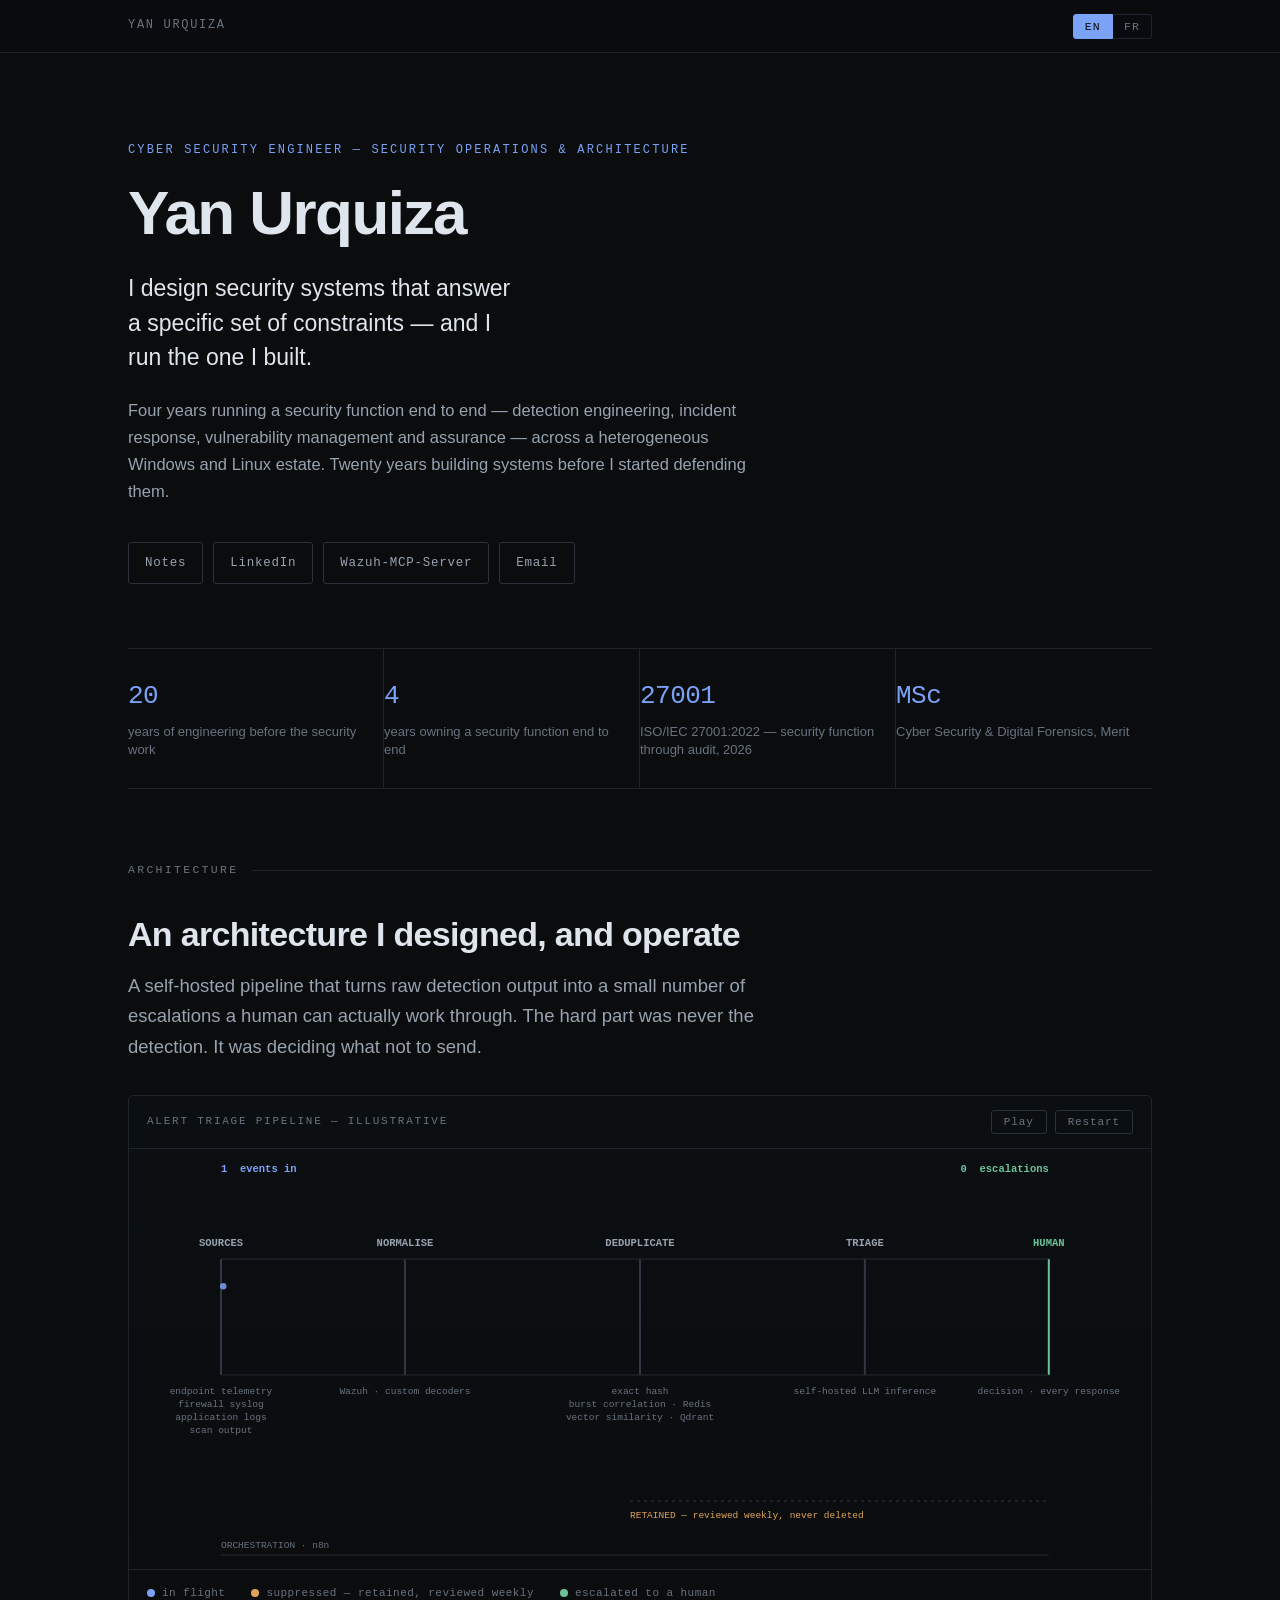
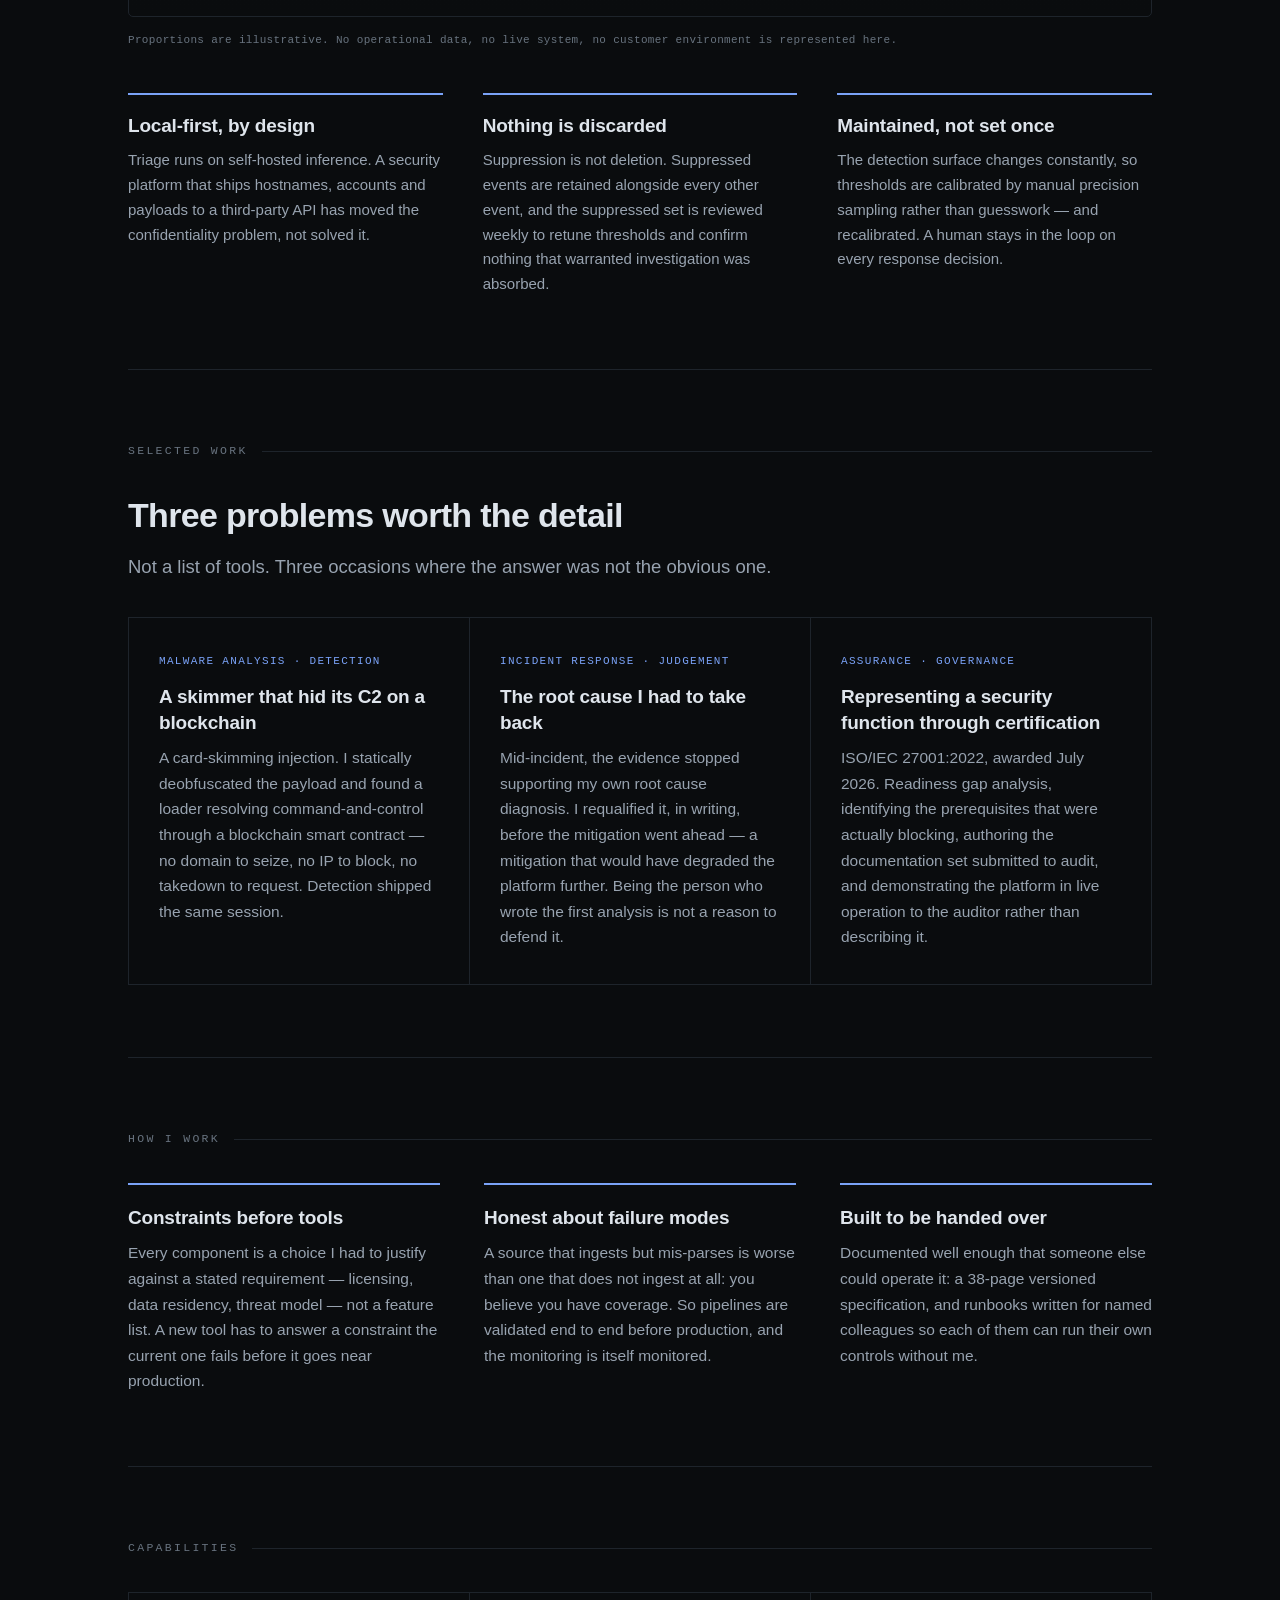
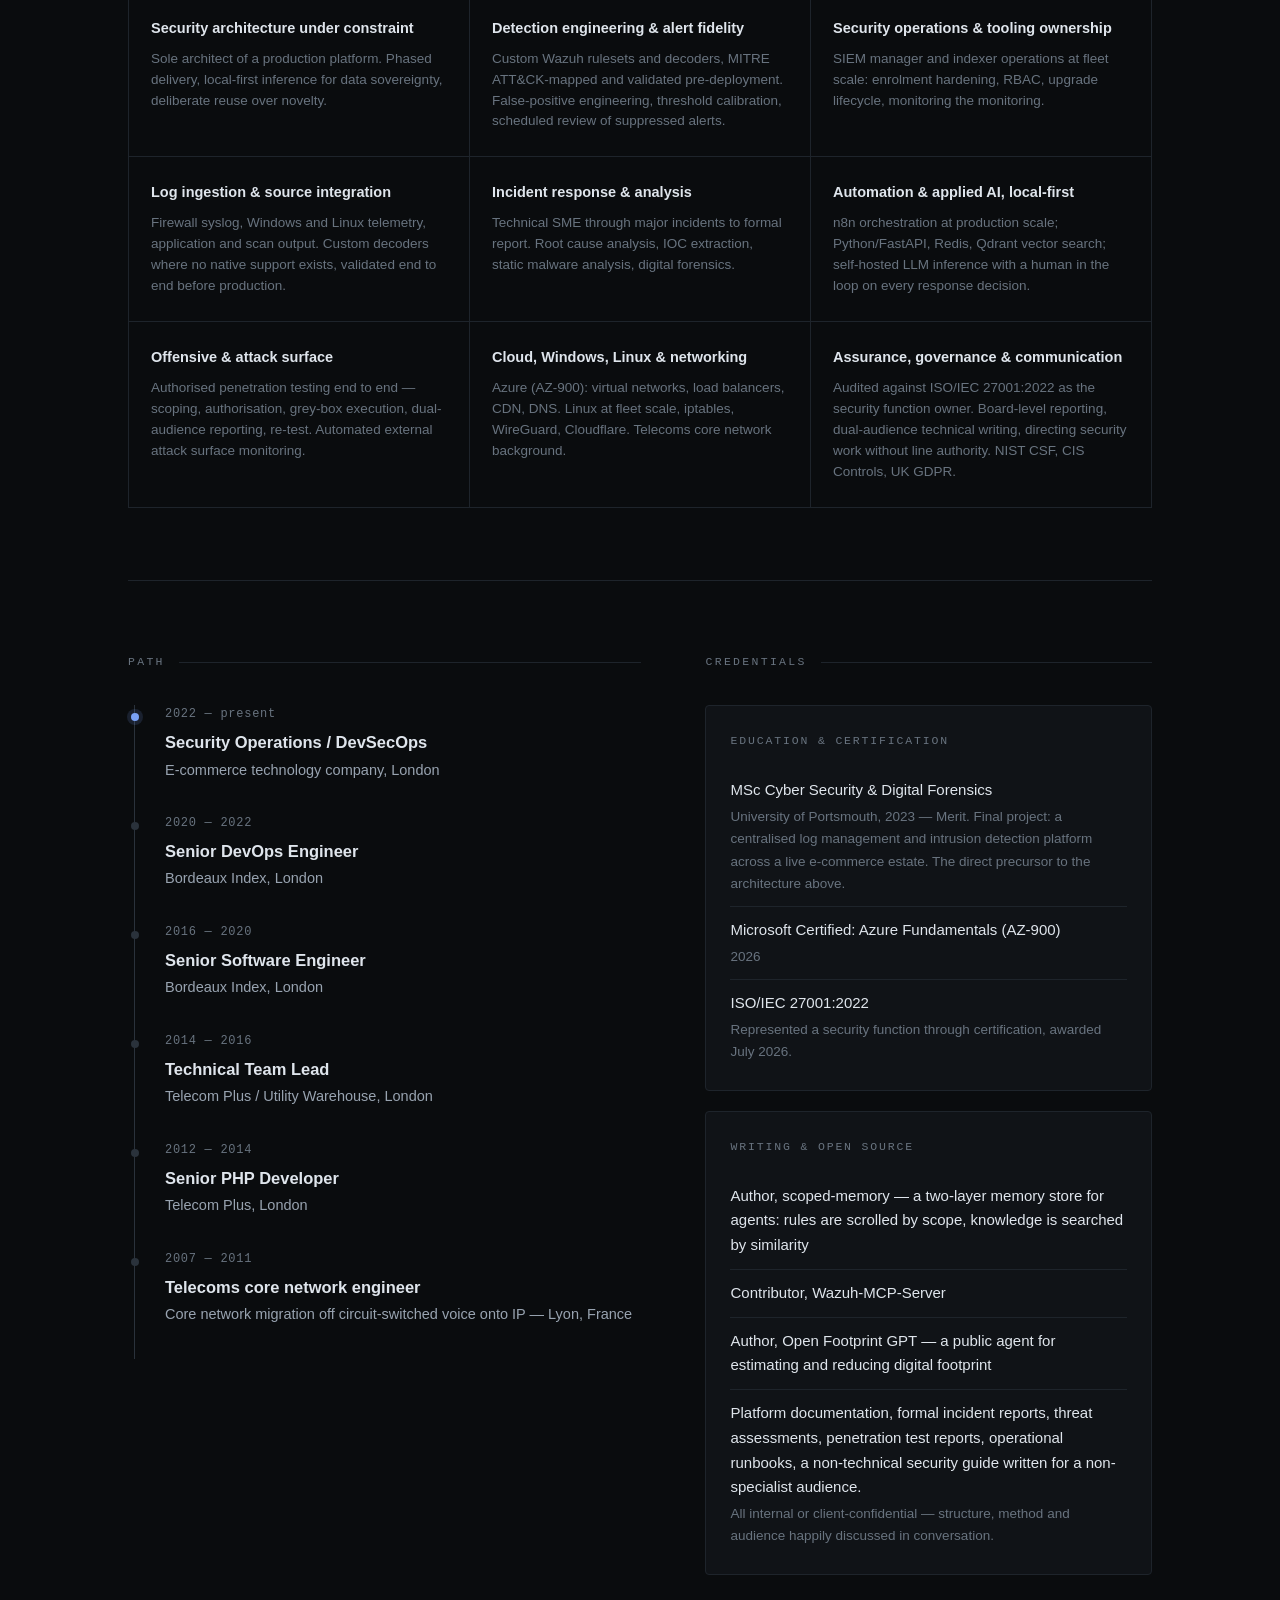
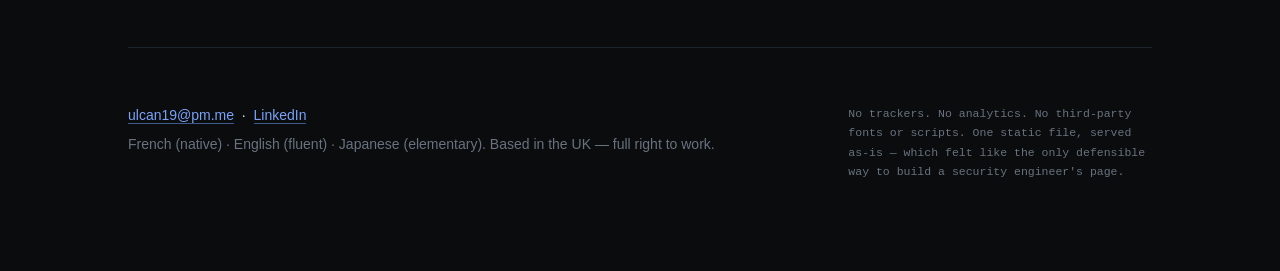
==== commit 710189ef: "Add scoped-memory project description to index.html Added a new list item describing the scoped-memo" ====
--- a/index.html
+++ b/index.html
@@ -360,6 +360,7 @@
       <div class="card">
         <h4 data-en="Writing &amp; open source" data-fr="Écrits et open source"></h4>
         <ul class="clean">
+          <li data-en="Author, scoped-memory — a two-layer memory store for agents: rules are scrolled by scope, knowledge is searched by similarity"data-fr="Auteur de scoped-memory — mémoire d'agent à deux couches : les règles se scrollent par portée, les connaissances se cherchent par similarité"></li>
           <li data-en="Contributor, Wazuh-MCP-Server" data-fr="Contributeur, Wazuh-MCP-Server"></li>
           <li data-en="Author, Open Footprint GPT — a public agent for estimating and reducing digital footprint" data-fr="Auteur d'Open Footprint GPT — agent public d'estimation et de réduction de l'empreinte numérique"></li>
           <li data-en="Platform documentation, formal incident reports, threat assessments, penetration test reports, operational runbooks, a non-technical security guide written for a non-specialist audience."
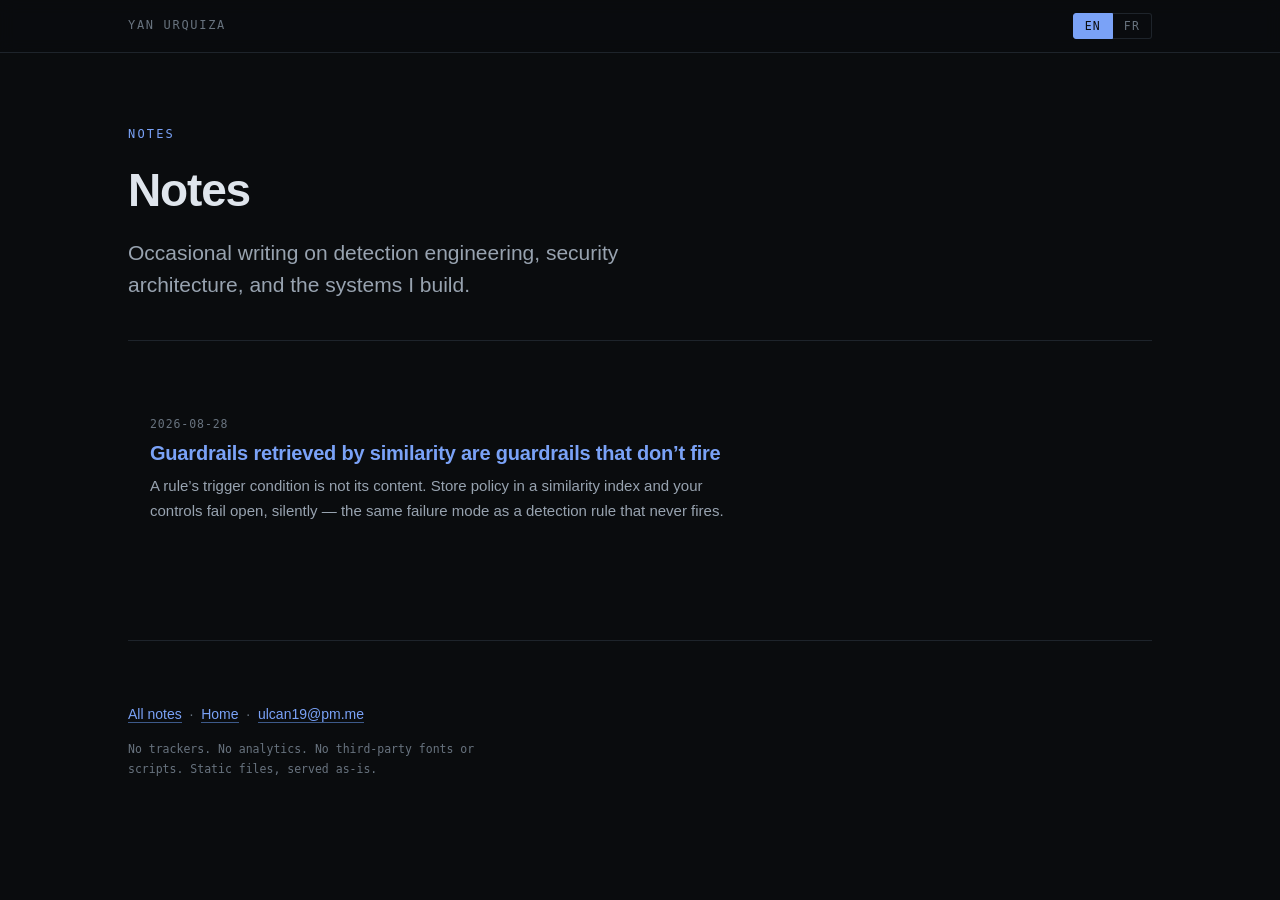
==== commit eee5d661: "Update print statement from 'Hello' to 'Goodbye'" ====
--- a/index.html
+++ b/index.html
@@ -1,28 +1,24 @@
 <!DOCTYPE html>
 <!--
-  Hello. You chose View Source over reading the page, which is the correct
-  order of operations.
-
-  Everything is in this one file. No build step, no dependencies, no CDN,
-  no analytics, no cookies, no storage beyond a language preference.
-  The CSP below is enforced by hash, so if you change a byte of the inline
-  script or style, the page stops executing it. That is deliberate.
+  Same rules as the front page: one file, no build output you cannot read,
+  no third-party anything. The CSP below is enforced by hash, so if you
+  change a byte of the inline style or script, the page stops executing it.
+  Regenerate with build.py rather than editing the hashes by hand.
 
   Disclosure policy: /.well-known/security.txt
-  There is no backend to find. But if you find something anyway, tell me.
-
-  — Yan
+  - Yan
 -->
 <html lang="en">
 <head>
 <meta charset="utf-8">
-<meta http-equiv="Content-Security-Policy" content="default-src 'none'; script-src 'sha256-x7tfAF0Wkqw6WQpikRXktE5tdPFJdn9dFBxXHj+0f6I='; style-src 'sha256-RuzGrXl7FvHBnCQkGXfLFxYL6x5Hqc8Qfv9hvHykP/c='; img-src 'self' data:; connect-src 'none'; form-action 'none'; base-uri 'none'; upgrade-insecure-requests">
+<meta http-equiv="Content-Security-Policy" content="default-src 'none'; script-src 'sha256-jDM9x6cBSdHw3IlmxhDavpbhiIbKsxoXAGTgVjQn0KA='; style-src 'sha256-35J4e5z7XOuIh4kIiBUbuSPBWTdDoBjlUQrKYLNTdx4='; img-src 'self' data:; connect-src 'none'; form-action 'none'; base-uri 'none'; upgrade-insecure-requests">
 <meta name="viewport" content="width=device-width, initial-scale=1">
-<title>Yan Urquiza — Cyber Security Engineer</title>
-<meta name="description" content="Cyber security engineer. Security operations, detection engineering and security architecture. I design security systems that answer a specific set of constraints.">
-<meta property="og:title" content="Yan Urquiza — Cyber Security Engineer">
-<meta property="og:description" content="I design security systems that answer a specific set of constraints — and I run the one I built.">
-<meta property="og:type" content="profile">
+<title>Notes — Yan Urquiza</title>
+<meta name="description" content="Occasional writing on detection engineering, security architecture, and the systems I build.">
+<meta property="og:title" content="Notes — Yan Urquiza">
+<meta property="og:description" content="Occasional writing on detection engineering, security architecture, and the systems I build.">
+<meta property="og:type" content="website">
+<link rel="canonical" href="https://yan.kitaribu.xyz/notes/">
 <style>
 :root{
   --bg:#0a0c0e; --bg-2:#101317; --line:#1e242b; --line-2:#2a323b;
@@ -38,403 +34,102 @@
 .wrap{max-width:1080px;margin:0 auto;padding:0 28px}
 a{color:var(--accent);text-decoration:none;border-bottom:1px solid var(--accent-dim)}
 a:hover{border-bottom-color:var(--accent)}
-
 .langbar{position:sticky;top:0;z-index:20;background:rgba(10,12,14,.86);backdrop-filter:blur(8px);border-bottom:1px solid var(--line)}
-.langbar .wrap{display:flex;justify-content:space-between;align-items:center;height:52px}
-.sig{font-family:var(--mono);font-size:12px;letter-spacing:.14em;text-transform:uppercase;color:var(--fg-faint)}
+.langbar .wrap{display:flex;justify-content:space-between;align-items:center;height:52px;gap:16px}
+.sig{font-family:var(--mono);font-size:12px;letter-spacing:.14em;text-transform:uppercase;color:var(--fg-faint);border:0}
+a.sig:hover{color:var(--fg)}
 .langs{display:flex}
 .langs button{font-family:var(--mono);font-size:11.5px;letter-spacing:.1em;background:transparent;color:var(--fg-faint);border:1px solid var(--line);padding:5px 11px;cursor:pointer;transition:.15s}
 .langs button:first-child{border-radius:3px 0 0 3px}
 .langs button:last-child{border-radius:0 3px 3px 0;border-left:0}
 .langs button[aria-pressed="true"]{color:var(--bg);background:var(--accent);border-color:var(--accent)}
-
-header.hero{padding:88px 0 64px;border-bottom:1px solid var(--line)}
 .eyebrow{font-family:var(--mono);font-size:12px;letter-spacing:.18em;text-transform:uppercase;color:var(--accent);margin:0 0 20px}
-h1{font-size:clamp(38px,6.2vw,62px);line-height:1.04;letter-spacing:-.025em;margin:0 0 26px;font-weight:600}
-.tagline{font-size:clamp(19px,2.5vw,23px);line-height:1.5;max-width:31ch;margin:0 0 22px;font-weight:400}
-.sub{color:var(--fg-dim);max-width:var(--measure);margin:0 0 36px}
-.cta{display:flex;flex-wrap:wrap;gap:10px}
-.cta a{font-family:var(--mono);font-size:12.5px;letter-spacing:.06em;border:1px solid var(--line-2);border-radius:3px;padding:10px 16px;color:var(--fg-dim);transition:.15s}
-.cta a:hover{color:var(--fg);border-color:var(--accent-dim);background:var(--bg-2)}
-
-.stats{display:grid;grid-template-columns:repeat(auto-fit,minmax(158px,1fr));border-bottom:1px solid var(--line)}
-.stat{padding:26px 0 28px;border-right:1px solid var(--line)}
-.stat:last-child{border-right:0}
-.stat .n{font-family:var(--mono);font-size:26px;color:var(--accent);letter-spacing:-.02em;display:block;margin-bottom:5px}
-.stat .l{font-size:13px;color:var(--fg-faint);line-height:1.4;padding-right:18px;display:block}
-
-section{padding:72px 0;border-bottom:1px solid var(--line)}
-.sec-label{font-family:var(--mono);font-size:11.5px;letter-spacing:.2em;text-transform:uppercase;color:var(--fg-faint);margin:0 0 34px;display:flex;align-items:center;gap:14px}
-.sec-label::after{content:"";flex:1;height:1px;background:var(--line)}
-h2{font-size:clamp(25px,3.4vw,34px);line-height:1.22;letter-spacing:-.02em;margin:0 0 16px;font-weight:600}
-h3{font-size:19px;line-height:1.35;margin:0 0 10px;font-weight:600;letter-spacing:-.01em}
-p{margin:0 0 16px}
-.lead{font-size:18.5px;color:var(--fg-dim);max-width:var(--measure)}
-
-/* ---- architecture ---- */
-.arch-shell{border:1px solid var(--line);border-radius:5px;background:linear-gradient(180deg,#0c0f12,#0a0c0e);margin-top:32px;overflow:hidden}
-.arch-head{display:flex;flex-wrap:wrap;gap:16px;justify-content:space-between;align-items:center;padding:14px 18px;border-bottom:1px solid var(--line)}
-.arch-title{font-family:var(--mono);font-size:11px;letter-spacing:.16em;text-transform:uppercase;color:var(--fg-faint);margin:0}
-.arch-ctrl{display:flex;gap:8px;align-items:center}
-.arch-ctrl button{font-family:var(--mono);font-size:11px;letter-spacing:.08em;background:transparent;border:1px solid var(--line-2);color:var(--fg-faint);padding:5px 12px;border-radius:3px;cursor:pointer;transition:.15s}
-.arch-ctrl button:hover{color:var(--fg);border-color:var(--accent-dim)}
-#arch-canvas{display:block;width:100%;height:420px}
-@media(max-width:760px){#arch-canvas{height:560px}}
-.arch-foot{display:flex;flex-wrap:wrap;gap:10px 26px;padding:14px 18px;border-top:1px solid var(--line);font-family:var(--mono);font-size:11px;color:var(--fg-faint);letter-spacing:.04em}
-.key{display:flex;align-items:center;gap:7px}
-.dot{width:8px;height:8px;border-radius:50%;display:inline-block}
-.dot-live{background:var(--accent)}
-.dot-sup{background:var(--warm)}
-.dot-esc{background:var(--good)}
-.arch-note{font-family:var(--mono);font-size:11px;color:var(--fg-faint);margin:14px 0 0;letter-spacing:.03em}
-
-.arch-points{display:grid;gap:30px;margin-top:44px}
-@media(min-width:820px){.arch-points{grid-template-columns:repeat(3,1fr);gap:40px}}
-.arch-point{border-top:2px solid var(--accent);padding-top:18px}
-.arch-point p{color:var(--fg-dim);font-size:15px;margin:0}
-
-.cases{display:grid;gap:1px;background:var(--line);border:1px solid var(--line)}
-.case{background:var(--bg);padding:34px 30px;transition:.2s}
-.case:hover{background:var(--bg-2)}
-.case .tag{font-family:var(--mono);font-size:11px;letter-spacing:.12em;text-transform:uppercase;color:var(--accent);margin:0 0 14px}
-.case p{color:var(--fg-dim);margin:0;font-size:15.5px}
-@media(min-width:820px){.cases{grid-template-columns:repeat(3,1fr)}}
-.cases{margin-top:34px}
-.card + .card{margin-top:0}
-.card-stack > .card:first-child{margin-bottom:20px}
-
-.principles{display:grid;gap:32px}
-@media(min-width:820px){.principles{grid-template-columns:repeat(3,1fr);gap:44px}}
-.principle{border-top:2px solid var(--accent);padding-top:20px}
-.principle p{color:var(--fg-dim);font-size:15.5px;margin:0}
-
-.caps{display:grid;gap:1px;background:var(--line);border:1px solid var(--line)}
-@media(min-width:700px){.caps{grid-template-columns:1fr 1fr}}
-@media(min-width:1000px){.caps{grid-template-columns:repeat(3,1fr)}}
-.cap{background:var(--bg);padding:24px 22px}
-.cap h4{font-size:14.5px;margin:0 0 8px;font-weight:600}
-.cap p{font-size:13.5px;color:var(--fg-faint);line-height:1.55;margin:0}
-
-.tl{border-left:1px solid var(--line-2);margin-left:6px}
-.tl-item{position:relative;padding:0 0 32px 30px}
-.tl-item::before{content:"";position:absolute;left:-4.5px;top:8px;width:8px;height:8px;border-radius:50%;background:var(--line-2)}
-.tl-item.now::before{background:var(--accent);box-shadow:0 0 0 4px rgba(122,162,247,.14)}
-.tl-date{font-family:var(--mono);font-size:12px;color:var(--fg-faint);letter-spacing:.06em;display:block;margin-bottom:4px}
-.tl-role{font-size:16.5px;font-weight:600;margin:0 0 2px}
-.tl-org{font-size:14.5px;color:var(--fg-dim);margin:0}
-
-.two{display:grid;gap:44px}
-@media(min-width:860px){.two{grid-template-columns:1.15fr 1fr;gap:64px}}
-.card{border:1px solid var(--line);border-radius:4px;padding:26px 24px;background:var(--bg-2)}
-.card h4{font-family:var(--mono);font-size:11.5px;letter-spacing:.16em;text-transform:uppercase;color:var(--fg-faint);margin:0 0 16px;font-weight:400}
-ul.clean{list-style:none;margin:0;padding:0}
-ul.clean li{padding:11px 0;border-bottom:1px solid var(--line);font-size:15px}
-ul.clean li:last-child{border-bottom:0;padding-bottom:0}
-ul.clean li span{display:block;color:var(--fg-faint);font-size:13.5px;margin-top:3px}
-
-footer{padding:56px 0 72px;color:var(--fg-faint);font-size:14px}
-.foot-grid{display:flex;flex-wrap:wrap;gap:32px;justify-content:space-between;align-items:flex-start}
-.foot-note{font-family:var(--mono);font-size:11.5px;line-height:1.7;max-width:44ch}
-.foot-contact{margin:0 0 6px;color:var(--fg)}
-.foot-langs{margin:0}
+h1{font-size:clamp(30px,4.6vw,46px);line-height:1.1;letter-spacing:-.025em;margin:0 0 22px;font-weight:600;max-width:24ch}
+footer{padding:48px 0 72px;color:var(--fg-faint);font-size:14px;border-top:1px solid var(--line);margin-top:64px}
+.foot-note{font-family:var(--mono);font-size:11.5px;line-height:1.7;max-width:52ch;margin:14px 0 0}
+[data-lang-block]{display:none}
+[data-lang-block].on{display:block}
+.post-head{padding:72px 0 40px;border-bottom:1px solid var(--line)}
+.meta{font-family:var(--mono);font-size:11.5px;letter-spacing:.1em;text-transform:uppercase;color:var(--fg-faint);margin:0}
+.standfirst{font-size:clamp(18px,2.2vw,21px);line-height:1.5;color:var(--fg-dim);max-width:46ch;margin:0}
+.prose{padding:48px 0 8px;max-width:var(--measure)}
+.prose h2{font-size:clamp(21px,2.7vw,27px);line-height:1.25;letter-spacing:-.02em;margin:52px 0 16px;font-weight:600}
+.prose h2:first-child{margin-top:0}
+.prose h3{font-size:17.5px;margin:34px 0 10px;font-weight:600;letter-spacing:-.01em}
+.prose p{margin:0 0 18px}
+.prose ul,.prose ol{margin:0 0 18px;padding-left:22px}
+.prose li{margin:0 0 9px}
+.prose strong{color:var(--fg);font-weight:600}
+.prose code{font-family:var(--mono);font-size:.88em;color:var(--warm);background:var(--bg-2);border:1px solid var(--line);border-radius:3px;padding:1px 5px}
+.quote{border-left:2px solid var(--accent-dim);padding:2px 0 2px 20px;margin:0 0 20px;color:var(--fg);font-family:var(--mono);font-size:14.5px;line-height:1.6}
+.callout{border:1px solid var(--line);border-left:2px solid var(--warm);border-radius:0 4px 4px 0;background:var(--bg-2);padding:20px 22px;margin:0 0 22px}
+.callout p:last-child{margin-bottom:0}
+.layers{width:100%;border-collapse:collapse;margin:0 0 22px;font-size:14.5px}
+.layers th,.layers td{text-align:left;padding:11px 14px 11px 0;border-bottom:1px solid var(--line);vertical-align:top}
+.layers th{font-family:var(--mono);font-size:11px;letter-spacing:.12em;text-transform:uppercase;color:var(--fg-faint);font-weight:400}
+.layers td:first-child{color:var(--fg);font-weight:600;white-space:nowrap}
+.layers code{white-space:nowrap}
+.kicker{font-size:19px;line-height:1.5;color:var(--fg);border-top:1px solid var(--line);padding-top:26px;margin:38px 0 0}
+.repo{display:flex;flex-wrap:wrap;gap:10px;margin:34px 0 0}
+.repo a{font-family:var(--mono);font-size:12.5px;letter-spacing:.06em;border:1px solid var(--line-2);border-radius:3px;padding:10px 16px;color:var(--fg-dim);transition:.15s}
+.repo a:hover{color:var(--fg);border-color:var(--accent-dim);background:var(--bg-2)}
+.notes-list{list-style:none;margin:0;padding:0;max-width:var(--measure)}
+.notes-list li{border-bottom:1px solid var(--line);padding:26px 0}
+.notes-list li:last-child{border-bottom:0}
+.notes-list .d{font-family:var(--mono);font-size:11.5px;letter-spacing:.08em;color:var(--fg-faint);display:block;margin-bottom:7px}
+.notes-list h2{font-size:20px;margin:0 0 8px;font-weight:600;letter-spacing:-.01em}
+.notes-list h2 a{border:0}
+.notes-list p{color:var(--fg-dim);font-size:15px;margin:0}
 </style>
 </head>
 <body>
-
 <div class="langbar">
   <div class="wrap">
-    <span class="sig">Yan Urquiza</span>
+    <a class="sig" href="/">Yan Urquiza</a>
     <div class="langs" role="group" aria-label="Language">
       <button type="button" data-lang="en" aria-pressed="true">EN</button>
       <button type="button" data-lang="fr" aria-pressed="false">FR</button>
     </div>
   </div>
 </div>
-
 <div class="wrap">
-
-<header class="hero">
-  <p class="eyebrow" data-en="Cyber Security Engineer — Security Operations &amp; Architecture"
-     data-fr="Ingénieur cybersécurité — Sécurité opérationnelle et architecture"></p>
-  <h1>Yan Urquiza</h1>
-  <p class="tagline" data-en="I design security systems that answer a specific set of constraints — and I run the one I built."
-     data-fr="Je conçois des systèmes de sécurité qui répondent à un jeu de contraintes précis. J'opère celui que j'ai construit."></p>
-  <p class="sub" data-en="Four years running a security function end to end — detection engineering, incident response, vulnerability management and assurance — across a heterogeneous Windows and Linux estate. Twenty years building systems before I started defending them."
-     data-fr="Quatre ans à la tête d'une fonction sécurité de bout en bout — ingénierie de détection, réponse à incident, gestion des vulnérabilités, assurance — sur un parc hétérogène Windows et Linux. Vingt ans à construire des systèmes avant de les défendre."></p>
-  <nav class="cta">
-    <a href="/notes/" data-en="Notes" data-fr="Notes"></a>
-    <a href="https://uk.linkedin.com/in/yanurquiza" rel="me">LinkedIn</a>
-    <a href="https://github.com/gensecaihq/Wazuh-MCP-Server" rel="noopener">Wazuh-MCP-Server</a>
-    <a href="mailto:ulcan19@pm.me" data-en="Email" data-fr="Écrire"></a>
- </nav>
+<header class="post-head">
+  <p class="eyebrow" data-en="Notes" data-fr="Notes"></p>
+  <h1 data-en="Notes" data-fr="Notes"></h1>
+  <p class="standfirst" data-en="Occasional writing on detection engineering, security architecture, and the systems I build."
+     data-fr="Écrits occasionnels sur l&rsquo;ingénierie de détection, l&rsquo;architecture de sécurité, et les systèmes que je construis."></p>
 </header>
 
-<div class="stats">
-  <div class="stat"><span class="n">20</span><span class="l" data-en="years of engineering before the security work" data-fr="ans d'ingénierie avant le travail de sécurité"></span></div>
-  <div class="stat"><span class="n">4</span><span class="l" data-en="years owning a security function end to end" data-fr="ans à la tête d'une fonction sécurité de bout en bout"></span></div>
-  <div class="stat"><span class="n">27001</span><span class="l" data-en="ISO/IEC 27001:2022 — security function through audit, 2026" data-fr="ISO/IEC 27001:2022 — fonction sécurité auditée, 2026"></span></div>
-  <div class="stat"><span class="n">MSc</span><span class="l" data-en="Cyber Security &amp; Digital Forensics, Merit" data-fr="Cyber Security &amp; Digital Forensics, mention Merit"></span></div>
-</div>
-
-<!-- ARCHITECTURE -->
-<section id="architecture">
-  <p class="sec-label" data-en="Architecture" data-fr="Architecture"></p>
-  <h2 data-en="An architecture I designed, and operate" data-fr="Une architecture que j'ai conçue, et que j'opère"></h2>
-  <p class="lead" data-en="A self-hosted pipeline that turns raw detection output into a small number of escalations a human can actually work through. The hard part was never the detection. It was deciding what not to send."
-     data-fr="Un pipeline auto-hébergé qui transforme une sortie de détection brute en un petit nombre d'escalades qu'un humain peut réellement traiter. Le difficile n'a jamais été de détecter. C'est de décider ce qu'on n'envoie pas."></p>
-
-  <div class="arch-shell">
-    <div class="arch-head">
-      <p class="arch-title" data-en="Alert triage pipeline — illustrative" data-fr="Pipeline de triage d'alertes — illustratif"></p>
-      <div class="arch-ctrl">
-        <button type="button" id="arch-toggle" data-en="Pause" data-fr="Pause"></button>
-        <button type="button" id="arch-reset" data-en="Restart" data-fr="Relancer"></button>
-      </div>
-    </div>
-    <canvas id="arch-canvas" role="img"
-      aria-label="Animated diagram: detection events flow through normalisation, layered deduplication and local inference, leaving a small number of human escalations. Suppressed events are retained, not discarded."></canvas>
-    <div class="arch-foot">
-      <span class="key"><i class="dot dot-live"></i><span data-en="in flight" data-fr="en transit"></span></span>
-      <span class="key"><i class="dot dot-sup"></i><span data-en="suppressed — retained, reviewed weekly" data-fr="supprimé — conservé, revu chaque semaine"></span></span>
-      <span class="key"><i class="dot dot-esc"></i><span data-en="escalated to a human" data-fr="escaladé vers un humain"></span></span>
-    </div>
-  </div>
-  <p class="arch-note" data-en="Proportions are illustrative. No operational data, no live system, no customer environment is represented here."
-     data-fr="Les proportions sont illustratives. Aucune donnée opérationnelle, aucun système en production, aucun environnement client n'est représenté ici."></p>
-
-  <div class="arch-points">
-    <div class="arch-point">
-      <h3 data-en="Local-first, by design" data-fr="En local d'abord, par conception"></h3>
-      <p data-en="Triage runs on self-hosted inference. A security platform that ships hostnames, accounts and payloads to a third-party API has moved the confidentiality problem, not solved it."
-         data-fr="Le triage tourne sur de l'inférence auto-hébergée. Une plateforme de sécurité qui envoie noms d'hôtes, comptes et charges utiles à une API tierce a déplacé le problème de confidentialité, pas résolu."></p>
-    </div>
-    <div class="arch-point">
-      <h3 data-en="Nothing is discarded" data-fr="Rien n'est jeté"></h3>
-      <p data-en="Suppression is not deletion. Suppressed events are retained alongside every other event, and the suppressed set is reviewed weekly to retune thresholds and confirm nothing that warranted investigation was absorbed."
-         data-fr="Supprimer n'est pas jeter. Les événements supprimés sont conservés au même titre que les autres, et l'ensemble supprimé est revu chaque semaine pour réajuster les seuils et vérifier que rien méritant investigation n'a été absorbé."></p>
-    </div>
-    <div class="arch-point">
-      <h3 data-en="Maintained, not set once" data-fr="Maintenu, pas réglé une fois"></h3>
-      <p data-en="The detection surface changes constantly, so thresholds are calibrated by manual precision sampling rather than guesswork — and recalibrated. A human stays in the loop on every response decision."
-         data-fr="La surface de détection évolue en permanence : les seuils sont calibrés par échantillonnage manuel plutôt qu'au jugé — et recalibrés. Un humain reste dans la boucle sur chaque décision de réponse."></p>
-    </div>
-  </div>
-</section>
-
-<!-- WORK -->
-<section id="work">
-  <p class="sec-label" data-en="Selected work" data-fr="Travaux choisis"></p>
-  <h2 data-en="Three problems worth the detail" data-fr="Trois problèmes qui méritent le détail"></h2>
-  <p class="lead" data-en="Not a list of tools. Three occasions where the answer was not the obvious one."
-     data-fr="Pas une liste d'outils. Trois occasions où la bonne réponse n'était pas l'évidente."></p>
-  <div class="cases">
-    <article class="case">
-      <p class="tag" data-en="Malware analysis · Detection" data-fr="Analyse de malware · Détection"></p>
-      <h3 data-en="A skimmer that hid its C2 on a blockchain" data-fr="Un skimmer qui cachait son C2 sur une blockchain"></h3>
-      <p data-en="A card-skimming injection. I statically deobfuscated the payload and found a loader resolving command-and-control through a blockchain smart contract — no domain to seize, no IP to block, no takedown to request. Detection shipped the same session."
-         data-fr="Une injection de skimming bancaire. Désobfuscation statique de la charge utile : un loader résolvant son command-and-control via un contrat intelligent — pas de domaine à saisir, pas d'IP à bloquer, pas de retrait à demander. Détection livrée dans la même session."></p>
-    </article>
-    <article class="case">
-      <p class="tag" data-en="Incident response · Judgement" data-fr="Réponse à incident · Jugement"></p>
-      <h3 data-en="The root cause I had to take back" data-fr="La cause racine que j'ai dû retirer"></h3>
-      <p data-en="Mid-incident, the evidence stopped supporting my own root cause diagnosis. I requalified it, in writing, before the mitigation went ahead — a mitigation that would have degraded the platform further. Being the person who wrote the first analysis is not a reason to defend it."
-         data-fr="En pleine gestion d'incident, les preuves ont cessé d'étayer mon propre diagnostic de cause racine. Je l'ai requalifié, par écrit, avant que la mesure corrective ne parte — une mesure qui aurait dégradé la plateforme davantage. Avoir écrit la première analyse n'est pas une raison de la défendre."></p>
-    </article>
-    <article class="case">
-      <p class="tag" data-en="Assurance · Governance" data-fr="Assurance · Gouvernance"></p>
-      <h3 data-en="Representing a security function through certification" data-fr="Porter une fonction sécurité jusqu'à la certification"></h3>
-      <p data-en="ISO/IEC 27001:2022, awarded July 2026. Readiness gap analysis, identifying the prerequisites that were actually blocking, authoring the documentation set submitted to audit, and demonstrating the platform in live operation to the auditor rather than describing it."
-         data-fr="ISO/IEC 27001:2022, obtenue en juillet 2026. Analyse d'écart, identification des prérequis réellement bloquants, rédaction du corpus documentaire soumis à l'audit, et démonstration de la plateforme en fonctionnement réel à l'auditeur plutôt qu'une description."></p>
-    </article>
-  </div>
-</section>
-
-<!-- APPROACH -->
-<section id="approach">
-  <p class="sec-label" data-en="How I work" data-fr="Ma façon de travailler"></p>
-  <div class="principles">
-    <div class="principle">
-      <h3 data-en="Constraints before tools" data-fr="La contrainte avant l'outil"></h3>
-      <p data-en="Every component is a choice I had to justify against a stated requirement — licensing, data residency, threat model — not a feature list. A new tool has to answer a constraint the current one fails before it goes near production."
-         data-fr="Chaque composant est un choix que j'ai dû justifier au regard d'une exigence réelle — licences, résidence des données, modèle de menace — pas d'une liste de fonctionnalités. Un nouvel outil doit répondre à une contrainte que l'actuel ne couvre pas avant d'approcher la production."></p>
-    </div>
-    <div class="principle">
-      <h3 data-en="Honest about failure modes" data-fr="Honnête sur ses modes de défaillance"></h3>
-      <p data-en="A source that ingests but mis-parses is worse than one that does not ingest at all: you believe you have coverage. So pipelines are validated end to end before production, and the monitoring is itself monitored."
-         data-fr="Une source qui ingère mal est pire qu'une source absente : on croit avoir la couverture. Les chaînes sont donc validées de bout en bout avant production, et la supervision est elle-même supervisée."></p>
-    </div>
-    <div class="principle">
-      <h3 data-en="Built to be handed over" data-fr="Construit pour être transmis"></h3>
-      <p data-en="Documented well enough that someone else could operate it: a 38-page versioned specification, and runbooks written for named colleagues so each of them can run their own controls without me."
-         data-fr="Documenté pour qu'un autre puisse l'opérer : une spécification versionnée de 38 pages, et des runbooks écrits pour que des collègues nommés opèrent leurs contrôles sans moi."></p>
-    </div>
-  </div>
-</section>
-
-<!-- CAPABILITIES -->
-<section id="capabilities">
-  <p class="sec-label" data-en="Capabilities" data-fr="Compétences"></p>
-  <div class="caps">
-    <div class="cap"><h4 data-en="Security architecture under constraint" data-fr="Architecture de sécurité sous contrainte"></h4>
-      <p data-en="Sole architect of a production platform. Phased delivery, local-first inference for data sovereignty, deliberate reuse over novelty."
-         data-fr="Seul architecte d'une plateforme en production. Livraison par phases, inférence locale pour la souveraineté des données, réutilisation délibérée plutôt que nouveauté."></p></div>
-    <div class="cap"><h4 data-en="Detection engineering &amp; alert fidelity" data-fr="Ingénierie de détection et qualité des alertes"></h4>
-      <p data-en="Custom Wazuh rulesets and decoders, MITRE ATT&amp;CK-mapped and validated pre-deployment. False-positive engineering, threshold calibration, scheduled review of suppressed alerts."
-         data-fr="Règles et décodeurs Wazuh sur mesure, mappés MITRE ATT&amp;CK et validés avant déploiement. Traitement des faux positifs, calibration des seuils, revue périodique des alertes supprimées."></p></div>
-    <div class="cap"><h4 data-en="Security operations &amp; tooling ownership" data-fr="Opérations de sécurité et maîtrise de l'outillage"></h4>
-      <p data-en="SIEM manager and indexer operations at fleet scale: enrolment hardening, RBAC, upgrade lifecycle, monitoring the monitoring."
-         data-fr="Manager et indexeur SIEM à l'échelle d'un parc : durcissement de l'enrôlement, RBAC, cycle de mise à jour, supervision de l'outillage lui-même."></p></div>
-    <div class="cap"><h4 data-en="Log ingestion &amp; source integration" data-fr="Ingestion de logs et intégration de sources"></h4>
-      <p data-en="Firewall syslog, Windows and Linux telemetry, application and scan output. Custom decoders where no native support exists, validated end to end before production."
-         data-fr="Syslog pare-feu, télémétrie Windows et Linux, sorties applicatives et de scan. Décodeurs sur mesure en l'absence de support natif, validés de bout en bout avant production."></p></div>
-    <div class="cap"><h4 data-en="Incident response &amp; analysis" data-fr="Réponse à incident et analyse"></h4>
-      <p data-en="Technical SME through major incidents to formal report. Root cause analysis, IOC extraction, static malware analysis, digital forensics."
-         data-fr="Référent technique de l'incident majeur jusqu'au rapport formel. Analyse de cause racine, extraction d'IOC, analyse statique de malware, forensique."></p></div>
-    <div class="cap"><h4 data-en="Automation &amp; applied AI, local-first" data-fr="Automatisation et IA, en local d'abord"></h4>
-      <p data-en="n8n orchestration at production scale; Python/FastAPI, Redis, Qdrant vector search; self-hosted LLM inference with a human in the loop on every response decision."
-         data-fr="Orchestration n8n à l'échelle de production ; Python/FastAPI, Redis, recherche vectorielle Qdrant ; inférence LLM auto-hébergée, humain dans la boucle sur chaque décision de réponse."></p></div>
-    <div class="cap"><h4 data-en="Offensive &amp; attack surface" data-fr="Offensif et surface d'attaque"></h4>
-      <p data-en="Authorised penetration testing end to end — scoping, authorisation, grey-box execution, dual-audience reporting, re-test. Automated external attack surface monitoring."
-         data-fr="Tests d'intrusion autorisés de bout en bout — cadrage, autorisation, boîte grise, rapports interne et client, re-test. Surveillance automatisée de la surface d'attaque externe."></p></div>
-    <div class="cap"><h4 data-en="Cloud, Windows, Linux &amp; networking" data-fr="Cloud, Windows, Linux et réseau"></h4>
-      <p data-en="Azure (AZ-900): virtual networks, load balancers, CDN, DNS. Linux at fleet scale, iptables, WireGuard, Cloudflare. Telecoms core network background."
-         data-fr="Azure (AZ-900) : réseaux virtuels, répartiteurs de charge, CDN, DNS. Linux à l'échelle d'un parc, iptables, WireGuard, Cloudflare. Passé en cœur de réseau télécom."></p></div>
-    <div class="cap"><h4 data-en="Assurance, governance &amp; communication" data-fr="Assurance, gouvernance et communication"></h4>
-      <p data-en="Audited against ISO/IEC 27001:2022 as the security function owner. Board-level reporting, dual-audience technical writing, directing security work without line authority. NIST CSF, CIS Controls, UK GDPR."
-         data-fr="Audité au titre de l'ISO/IEC 27001:2022 comme responsable de la fonction sécurité. Reporting au conseil, rédaction à double audience, pilotage sans autorité hiérarchique. NIST CSF, CIS Controls, RGPD."></p></div>
-  </div>
-</section>
-
-<!-- PATH -->
-<section id="path">
-  <div class="two">
-    <div>
-      <p class="sec-label" data-en="Path" data-fr="Parcours"></p>
-      <div class="tl">
-        <div class="tl-item now">
-          <span class="tl-date">2022 — <span data-en="present" data-fr="aujourd'hui"></span></span>
-          <p class="tl-role" data-en="Security Operations / DevSecOps" data-fr="Sécurité opérationnelle / DevSecOps"></p>
-          <p class="tl-org" data-en="E-commerce technology company, London" data-fr="Entreprise de technologie e-commerce, Londres"></p>
-        </div>
-        <div class="tl-item">
-          <span class="tl-date">2020 — 2022</span>
-          <p class="tl-role">Senior DevOps Engineer</p>
-          <p class="tl-org">Bordeaux Index, London</p>
-        </div>
-        <div class="tl-item">
-          <span class="tl-date">2016 — 2020</span>
-          <p class="tl-role">Senior Software Engineer</p>
-          <p class="tl-org">Bordeaux Index, London</p>
-        </div>
-        <div class="tl-item">
-          <span class="tl-date">2014 — 2016</span>
-          <p class="tl-role">Technical Team Lead</p>
-          <p class="tl-org">Telecom Plus / Utility Warehouse, London</p>
-        </div>
-        <div class="tl-item">
-          <span class="tl-date">2012 — 2014</span>
-          <p class="tl-role">Senior PHP Developer</p>
-          <p class="tl-org">Telecom Plus, London</p>
-        </div>
-        <div class="tl-item">
-          <span class="tl-date">2007 — 2011</span>
-          <p class="tl-role" data-en="Telecoms core network engineer" data-fr="Ingénieur cœur de réseau télécom"></p>
-          <p class="tl-org" data-en="Core network migration off circuit-switched voice onto IP — Lyon, France" data-fr="Migration du cœur de réseau, voix commutée vers IP — Lyon, France"></p>
-        </div>
-      </div>
-    </div>
-    <div>
-      <p class="sec-label" data-en="Credentials" data-fr="Diplômes"></p>
-      <div class="card-stack">
-      <div class="card">
-        <h4 data-en="Education &amp; certification" data-fr="Formation et certifications"></h4>
-        <ul class="clean">
-          <li>MSc Cyber Security &amp; Digital Forensics
-            <span data-en="University of Portsmouth, 2023 — Merit. Final project: a centralised log management and intrusion detection platform across a live e-commerce estate. The direct precursor to the architecture above."
-                  data-fr="University of Portsmouth, 2023 — mention Merit. Projet de fin d'études : plateforme centralisée de gestion des logs et de détection d'intrusion sur un parc e-commerce en production. Le précurseur direct de l'architecture ci-dessus."></span></li>
-          <li>Microsoft Certified: Azure Fundamentals (AZ-900)<span>2026</span></li>
-          <li>ISO/IEC 27001:2022
-            <span data-en="Represented a security function through certification, awarded July 2026." data-fr="Représentation d'une fonction sécurité dans la certification, obtenue en juillet 2026."></span></li>
-        </ul>
-      </div>
-      <div class="card">
-        <h4 data-en="Writing &amp; open source" data-fr="Écrits et open source"></h4>
-        <ul class="clean">
-          <li data-en="Author, scoped-memory — a two-layer memory store for agents: rules are scrolled by scope, knowledge is searched by similarity"data-fr="Auteur de scoped-memory — mémoire d'agent à deux couches : les règles se scrollent par portée, les connaissances se cherchent par similarité"></li>
-          <li data-en="Contributor, Wazuh-MCP-Server" data-fr="Contributeur, Wazuh-MCP-Server"></li>
-          <li data-en="Author, Open Footprint GPT — a public agent for estimating and reducing digital footprint" data-fr="Auteur d'Open Footprint GPT — agent public d'estimation et de réduction de l'empreinte numérique"></li>
-          <li data-en="Platform documentation, formal incident reports, threat assessments, penetration test reports, operational runbooks, a non-technical security guide written for a non-specialist audience."
-              data-fr="Documentation de plateforme, rapports d'incident formels, évaluations de menace, rapports de test d'intrusion, runbooks opérationnels, guide de sécurité non technique.">
-            <span data-en="All internal or client-confidential — structure, method and audience happily discussed in conversation." data-fr="Tous internes ou confidentiels — structure, méthode et audience discutables de vive voix."></span></li>
-        </ul>
-      </div>
-      </div>
-    </div>
-  </div>
+<section class="prose">
+<ul class="notes-list">
+  <li>
+    <span class="d"><time datetime="2026-08-28">2026-08-28</time></span>
+    <h2><a href="/notes/guardrails-retrieved-by-similarity/"
+           data-en="Guardrails retrieved by similarity are guardrails that don&rsquo;t fire"
+           data-fr="Un garde-fou récupéré par similarité est un garde-fou qui ne se déclenche pas"></a></h2>
+    <p data-en="A rule&rsquo;s trigger condition is not its content. Store policy in a similarity index and your controls fail open, silently &mdash; the same failure mode as a detection rule that never fires."
+       data-fr="La condition de déclenchement d&rsquo;une règle n&rsquo;est pas son contenu. Rangez la politique dans un index de similarité et vos contrôles échouent en silence &mdash; le mode de défaillance d&rsquo;une règle de détection qui ne se déclenche jamais."></p>
+  </li>
+</ul>
 </section>
 
 <footer>
-  <div class="foot-grid">
-    <div>
-      <p class="foot-contact">
-        <a href="mailto:ulcan19@pm.me">ulcan19@pm.me</a> &nbsp;·&nbsp;
-        <a href="https://uk.linkedin.com/in/yanurquiza" rel="me">LinkedIn</a>
-      </p>
-      <p class="foot-langs" data-en="French (native) · English (fluent) · Japanese (elementary). Based in the UK — full right to work."
-         data-fr="Français (langue maternelle) · Anglais (courant) · Japonais (notions). Basé au Royaume-Uni — plein droit de travail."></p>
-    </div>
-    <p class="foot-note" data-en="No trackers. No analytics. No third-party fonts or scripts. One static file, served as-is — which felt like the only defensible way to build a security engineer's page."
-       data-fr="Aucun traceur. Aucune analytique. Aucune police ni script tiers. Un seul fichier statique, servi tel quel — la seule façon défendable de construire la page d'un ingénieur sécurité."></p>
-  </div>
+  <p><a href="/notes/" data-en="All notes" data-fr="Toutes les notes"></a> &nbsp;·&nbsp; <a href="/" data-en="Home" data-fr="Accueil"></a> &nbsp;·&nbsp; <a href="mailto:ulcan19@pm.me">ulcan19@pm.me</a></p>
+  <p class="foot-note" data-en="No trackers. No analytics. No third-party fonts or scripts. Static files, served as-is."
+     data-fr="Aucun traceur. Aucune analytique. Aucune police ni script tiers. Des fichiers statiques, servis tels quels."></p>
 </footer>
-
 </div>
-
 <script>
-/* ---------------- i18n ---------------- */
-var I18N = {
-  en: {
-    sources:'SOURCES', src1:'endpoint telemetry', src2:'firewall syslog', src3:'application logs', src4:'scan output',
-    norm:'NORMALISE', normSub:'Wazuh · custom decoders',
-    dedup:'DEDUPLICATE', d1:'exact hash', d2:'burst correlation · Redis', d3:'vector similarity · Qdrant',
-    infer:'TRIAGE', inferSub:'self-hosted LLM inference',
-    human:'HUMAN', humanSub:'decision · every response',
-    retained:'RETAINED — reviewed weekly, never deleted',
-    orch:'ORCHESTRATION · n8n',
-    inLabel:'events in', outLabel:'escalations',
-    unfiltered1:'UNFILTERED MODE — suppression disabled',
-    unfiltered2:'This is the same feed without a triage layer. This is the problem, not the demo.'
-  },
-  fr: {
-    sources:'SOURCES', src1:'télémétrie postes', src2:'syslog pare-feu', src3:'logs applicatifs', src4:'sorties de scan',
-    norm:'NORMALISER', normSub:'Wazuh · décodeurs sur mesure',
-    dedup:'DÉDUPLIQUER', d1:'hash exact', d2:'corrélation de rafales · Redis', d3:'similarité vectorielle · Qdrant',
-    infer:'TRIAGE', inferSub:'inférence LLM auto-hébergée',
-    human:'HUMAIN', humanSub:'décision · chaque réponse',
-    retained:'CONSERVÉ — revu chaque semaine, jamais supprimé',
-    orch:'ORCHESTRATION · n8n',
-    inLabel:'événements entrés', outLabel:'escalades',
-    unfiltered1:'MODE NON FILTRÉ — suppression désactivée',
-    unfiltered2:'Le même flux sans couche de triage. C\'est le problème, pas la démo.'
-  }
-};
-var LANG = 'en';
-
 (function(){
-  var nodes = document.querySelectorAll('[data-en],[data-fr]');
   var buttons = document.querySelectorAll('.langs button');
+  var blocks = document.querySelectorAll('[data-lang-block]');
+  var attrs = document.querySelectorAll('[data-en],[data-fr]');
   function setLang(lang){
-    LANG = lang;
     document.documentElement.lang = lang;
-    nodes.forEach(function(n){
+    blocks.forEach(function(b){ b.classList.toggle('on', b.dataset.langBlock === lang); });
+    attrs.forEach(function(n){
       var v = n.getAttribute('data-' + lang);
-      if (v === null) return;
-      if (n.querySelectorAll('[data-en],[data-fr]').length){
-        var first = n.firstChild;
-        if (first && first.nodeType === 3) first.nodeValue = v;
-        return;
-      }
-      n.textContent = v;
+      if (v !== null) n.textContent = v;
     });
     buttons.forEach(function(b){ b.setAttribute('aria-pressed', String(b.dataset.lang === lang)); });
     try { localStorage.setItem('yu-lang', lang); } catch(e){}
@@ -445,281 +140,6 @@
   if (!saved) saved = (navigator.language||'en').toLowerCase().indexOf('fr') === 0 ? 'fr' : 'en';
   setLang(saved);
 })();
-
-/* ---------------- architecture animation ---------------- */
-(function(){
-  var canvas = document.getElementById('arch-canvas');
-  if (!canvas || !canvas.getContext) return;
-  var ctx = canvas.getContext('2d');
-  if (!ctx) return;
-  var W = 0, H = 0, DPR = 1, narrow = false;
-  var reduced = window.matchMedia && window.matchMedia('(prefers-reduced-motion: reduce)').matches;
-  var running = !reduced;
-
-  var C = {
-    accent:'#7aa2f7', warm:'#e0a458', good:'#6cc39a',
-    line:'#232b34', line2:'#2f3843', dim:'#68737f', fg:'#98a3b0', bg:'#0b0e11'
-  };
-
-  var particles = [], counters = { inn:0, out:0 }, spawnAcc = 0;
-  var stages = [];
-  var UNFILTERED = false;   // konami: see below
-
-  function layout(){
-    var rect = canvas.getBoundingClientRect();
-    DPR = Math.min(window.devicePixelRatio || 1, 2);
-    W = rect.width; H = rect.height;
-    canvas.width = Math.round(W * DPR);
-    canvas.height = Math.round(H * DPR);
-    ctx.setTransform(DPR, 0, 0, DPR, 0, 0);
-    narrow = W < 760;
-
-    // stage x positions as fractions of width
-    var xs = narrow ? [0.13, 0.34, 0.58, 0.79, 0.93] : [0.09, 0.27, 0.50, 0.72, 0.90];
-    stages = [
-      { key:'sources', x: xs[0] },
-      { key:'norm',    x: xs[1] },
-      { key:'dedup',   x: xs[2] },
-      { key:'infer',   x: xs[3] },
-      { key:'human',   x: xs[4] }
-    ].map(function(s){ s.px = s.x * W; return s; });
-  }
-
-  function bandY(){ return H * 0.40; }
-  function trayY(){ return H * 0.80; }
-
-  function spawn(){
-    var y = bandY() + (Math.random() - 0.5) * (narrow ? 74 : 96);
-    particles.push({
-      x: stages[0].px, y: y, ty: y,
-      v: 0.55 + Math.random() * 0.5,
-      r: 2.0 + Math.random() * 1.3,
-      state: 'live', a: 0, fade: 1, lane: Math.floor(Math.random()*3)
-    });
-    counters.inn++;
-  }
-
-  function step(dt){
-    spawnAcc += dt;
-    var interval = 46;
-    while (spawnAcc > interval){ spawn(); spawnAcc -= interval; }
-
-    var dedupX = stages[2].px, inferX = stages[3].px, humanX = stages[4].px;
-
-    for (var i = particles.length - 1; i >= 0; i--){
-      var p = particles[i];
-
-      if (p.state === 'live'){
-        p.x += p.v * (dt / 16);
-        p.y += (p.ty - p.y) * 0.06;
-
-        // dedup gate: ~78% suppressed
-        if (!p.gate1 && p.x >= dedupX){
-          p.gate1 = true;
-          if (Math.random() < (UNFILTERED ? 0 : 0.78)){
-            p.state = 'suppressed';
-            p.ty = trayY() - 6 + Math.random() * 12;
-            p.tx = dedupX + 8 + Math.random() * Math.max(40, (humanX - dedupX) * 0.72);
-          }
-        }
-        // inference gate: ~62% of survivors suppressed
-        if (p.state === 'live' && !p.gate2 && p.x >= inferX){
-          p.gate2 = true;
-          if (Math.random() < (UNFILTERED ? 0 : 0.62)){
-            p.state = 'suppressed';
-            p.ty = trayY() - 6 + Math.random() * 12;
-            p.tx = inferX + 6 + Math.random() * Math.max(30, (humanX - inferX) * 0.8);
-          }
-        }
-        if (p.x >= humanX){
-          p.state = 'escalated'; p.life = 0; counters.out++;
-        }
-
-      } else if (p.state === 'suppressed'){
-        p.x += (p.tx - p.x) * 0.07;
-        p.y += (p.ty - p.y) * 0.07;
-        p.fade -= dt / 2600;
-        if (p.fade <= 0) particles.splice(i, 1);
-
-      } else { // escalated
-        p.life += dt;
-        p.r += dt / 340;
-        p.fade -= dt / 900;
-        if (p.fade <= 0) particles.splice(i, 1);
-      }
-
-      if (p.x > W + 40) particles.splice(i, 1);
-    }
-    if (particles.length > 900) particles.splice(0, particles.length - 900);
-  }
-
-  function roundRect(x, y, w, h, r){
-    ctx.beginPath();
-    ctx.moveTo(x + r, y);
-    ctx.arcTo(x + w, y, x + w, y + h, r);
-    ctx.arcTo(x + w, y + h, x, y + h, r);
-    ctx.arcTo(x, y + h, x, y, r);
-    ctx.arcTo(x, y, x + w, y, r);
-    ctx.closePath();
-  }
-
-  function label(text, x, y, color, size, weight, align){
-    ctx.fillStyle = color;
-    ctx.font = (weight||'400') + ' ' + (size||10) + 'px ui-monospace, SFMono-Regular, Menlo, Consolas, monospace';
-    ctx.textAlign = align || 'center';
-    ctx.textBaseline = 'middle';
-    ctx.fillText(text, x, y);
-  }
-
-  function draw(){
-    var T = I18N[LANG];
-    ctx.clearRect(0, 0, W, H);
-
-    var by = bandY(), ty = trayY();
-    var half = narrow ? 46 : 58;
-
-    // rail
-    ctx.strokeStyle = C.line;
-    ctx.lineWidth = 1;
-    ctx.beginPath(); ctx.moveTo(stages[0].px, by - half); ctx.lineTo(stages[4].px, by - half); ctx.stroke();
-    ctx.beginPath(); ctx.moveTo(stages[0].px, by + half); ctx.lineTo(stages[4].px, by + half); ctx.stroke();
-
-    // retained tray
-    ctx.strokeStyle = C.line2;
-    ctx.setLineDash([3, 4]);
-    ctx.beginPath(); ctx.moveTo(stages[2].px - 10, ty + 16); ctx.lineTo(stages[4].px, ty + 16); ctx.stroke();
-    ctx.setLineDash([]);
-    label(T.retained, stages[2].px - 10, ty + 30, C.warm, 9.5, '400', 'left');
-
-    // orchestration bar
-    ctx.strokeStyle = C.line;
-    ctx.beginPath(); ctx.moveTo(stages[0].px, H - 14); ctx.lineTo(stages[4].px, H - 14); ctx.stroke();
-    label(T.orch, stages[0].px, H - 24, C.dim, 9.5, '400', 'left');
-
-    // stage markers
-    stages.forEach(function(s, i){
-      var isHuman = i === 4;
-      ctx.strokeStyle = isHuman ? C.good : C.line2;
-      ctx.fillStyle = C.bg;
-      var w = 2, h = half * 2;
-      roundRect(s.px - w/2, by - half, w, h, 1);
-      ctx.fillStyle = isHuman ? C.good : C.line2;
-      ctx.fill();
-
-      var name = T[s.key] || s.key;
-      label(name, s.px, by - half - 16, isHuman ? C.good : C.fg, 10.5, '600');
-
-      if (s.key === 'norm')  label(T.normSub,  s.px, by + half + 16, C.dim, 9.5);
-      if (s.key === 'infer') label(T.inferSub, s.px, by + half + 16, C.dim, 9.5);
-      if (s.key === 'human') label(T.humanSub, s.px, by + half + 16, C.dim, 9.5);
-      if (s.key === 'sources'){
-        var srcs = [T.src1, T.src2, T.src3, T.src4];
-        srcs.forEach(function(t, k){
-          label(t, s.px, by + half + 16 + k * 13, C.dim, 9.5);
-        });
-      }
-      if (s.key === 'dedup'){
-        [T.d1, T.d2, T.d3].forEach(function(t, k){
-          label(t, s.px, by + half + 16 + k * 13, C.dim, 9.5);
-        });
-      }
-    });
-
-    // particles
-    particles.forEach(function(p){
-      var col = p.state === 'suppressed' ? C.warm : (p.state === 'escalated' ? C.good : C.accent);
-      ctx.globalAlpha = Math.max(0, Math.min(1, p.fade)) * (p.state === 'live' ? 0.85 : 0.7);
-      ctx.fillStyle = col;
-      ctx.beginPath();
-      ctx.arc(p.x, p.y, p.r, 0, Math.PI * 2);
-      ctx.fill();
-      if (p.state === 'escalated'){
-        ctx.globalAlpha = Math.max(0, p.fade) * 0.35;
-        ctx.strokeStyle = C.good; ctx.lineWidth = 1;
-        ctx.beginPath(); ctx.arc(p.x, p.y, p.r + 5, 0, Math.PI * 2); ctx.stroke();
-      }
-      ctx.globalAlpha = 1;
-    });
-
-    // counters
-    var outCol = UNFILTERED ? '#e06c75' : C.good;
-    label(counters.inn.toLocaleString() + '  ' + T.inLabel, stages[0].px, 20, C.accent, 10.5, '600', 'left');
-    label(counters.out.toLocaleString() + '  ' + T.outLabel, stages[4].px, 20, outCol, 10.5, '600', 'right');
-
-    // konami banner
-    if (UNFILTERED){
-      var msg = I18N[LANG].unfiltered1, sub = I18N[LANG].unfiltered2;
-      ctx.globalAlpha = 0.10; ctx.fillStyle = '#e06c75';
-      ctx.fillRect(0, 0, W, H); ctx.globalAlpha = 1;
-      label(msg, W / 2, H * 0.10, '#e06c75', 12, '600');
-      label(sub, W / 2, H * 0.10 + 16, C.fg, 10, '400');
-    }
-  }
-
-  var last = 0;
-  function frame(t){
-    var dt = Math.min(48, t - last || 16); last = t;
-    if (running) step(dt);
-    draw();
-    requestAnimationFrame(frame);
-  }
-
-  var toggle = document.getElementById('arch-toggle');
-  var reset  = document.getElementById('arch-reset');
-  function syncToggle(){
-    var playEN = 'Play', playFR = 'Lecture', pauseEN = 'Pause', pauseFR = 'Pause';
-    toggle.setAttribute('data-en', running ? pauseEN : playEN);
-    toggle.setAttribute('data-fr', running ? pauseFR : playFR);
-    toggle.textContent = toggle.getAttribute('data-' + LANG);
-  }
-  toggle.addEventListener('click', function(){ running = !running; syncToggle(); });
-  reset.addEventListener('click', function(){
-    particles = []; counters.inn = 0; counters.out = 0; spawnAcc = 0;
-    if (!running){ running = true; syncToggle(); }
-  });
-
-  // pause when off-screen
-  if ('IntersectionObserver' in window){
-    new IntersectionObserver(function(entries){
-      entries.forEach(function(e){
-        if (!e.isIntersecting && running){ running = false; syncToggle(); }
-        else if (e.isIntersecting && !running && !reduced && !toggle.dataset.manual){ running = true; syncToggle(); }
-      });
-    }, { threshold: 0.15 }).observe(canvas);
-  }
-  toggle.addEventListener('click', function(){ toggle.dataset.manual = '1'; });
-
-  /* --- for anyone who reads the source before the copy --- */
-  var seq = [38,38,40,40,37,39,37,39,66,65], pos = 0;
-  window.addEventListener('keydown', function(e){
-    pos = (e.keyCode === seq[pos]) ? pos + 1 : (e.keyCode === seq[0] ? 1 : 0);
-    if (pos === seq.length){
-      pos = 0;
-      UNFILTERED = !UNFILTERED;
-      particles = []; counters.inn = 0; counters.out = 0;
-      if (!running){ running = true; syncToggle(); }
-      console.log('%c' + (UNFILTERED
-        ? 'Suppression disabled. Every event now reaches the analyst.\nThis is what the triage layer is for.'
-        : 'Suppression re-enabled. Back to something a human can work through.'),
-        'color:#e0a458;font-family:monospace');
-    }
-  });
-
-  window.addEventListener('resize', layout);
-  layout(); syncToggle();
-  if (reduced){ for (var k = 0; k < 260; k++) { spawn(); step(16); } }
-  requestAnimationFrame(frame);
-})();
-
-/* ---------------- for the ones who open devtools first ---------------- */
-(function(){
-  var s = 'color:#7aa2f7;font-family:ui-monospace,monospace;';
-  var d = 'color:#68737f;font-family:ui-monospace,monospace;';
-  console.log('%c\n  ╭──────────────────────────────────────────╮\n  │  You opened the console before reading.  │\n  │  Correct instinct. Carry on.             │\n  ╰──────────────────────────────────────────╯\n', s);
-  console.log('%cNetwork tab is empty on purpose. No analytics, no fonts, no CDN, no beacons.\nOne static file. Nothing here phones home, including this message.', d);
-  console.log('%cDisclosure policy: /.well-known/security.txt\nFound something anyway? ulcan19@pm.me — I would rather hear it from you.', d);
-  console.log('%c↑↑↓↓←→←→BA', 'color:#e0a458;font-family:ui-monospace,monospace;font-weight:600;');
-})();
 </script>
 </body>
 </html>
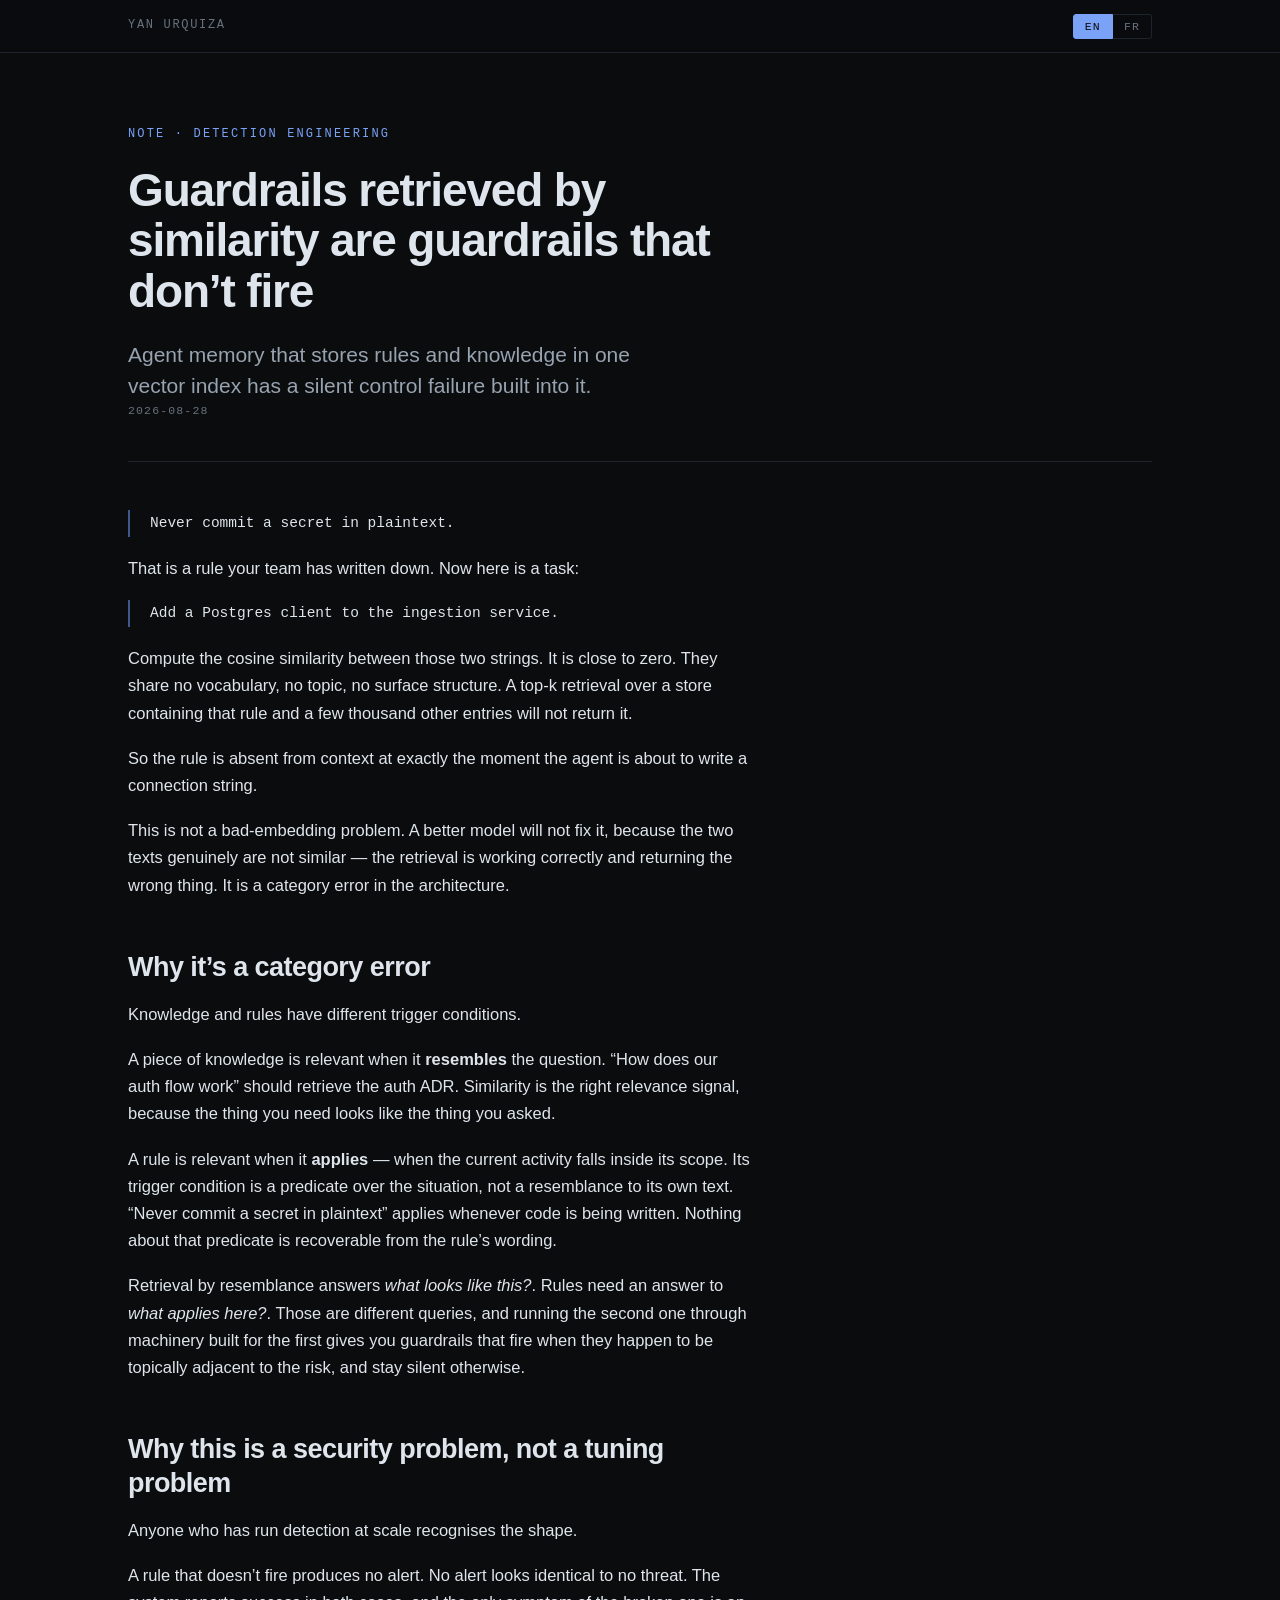
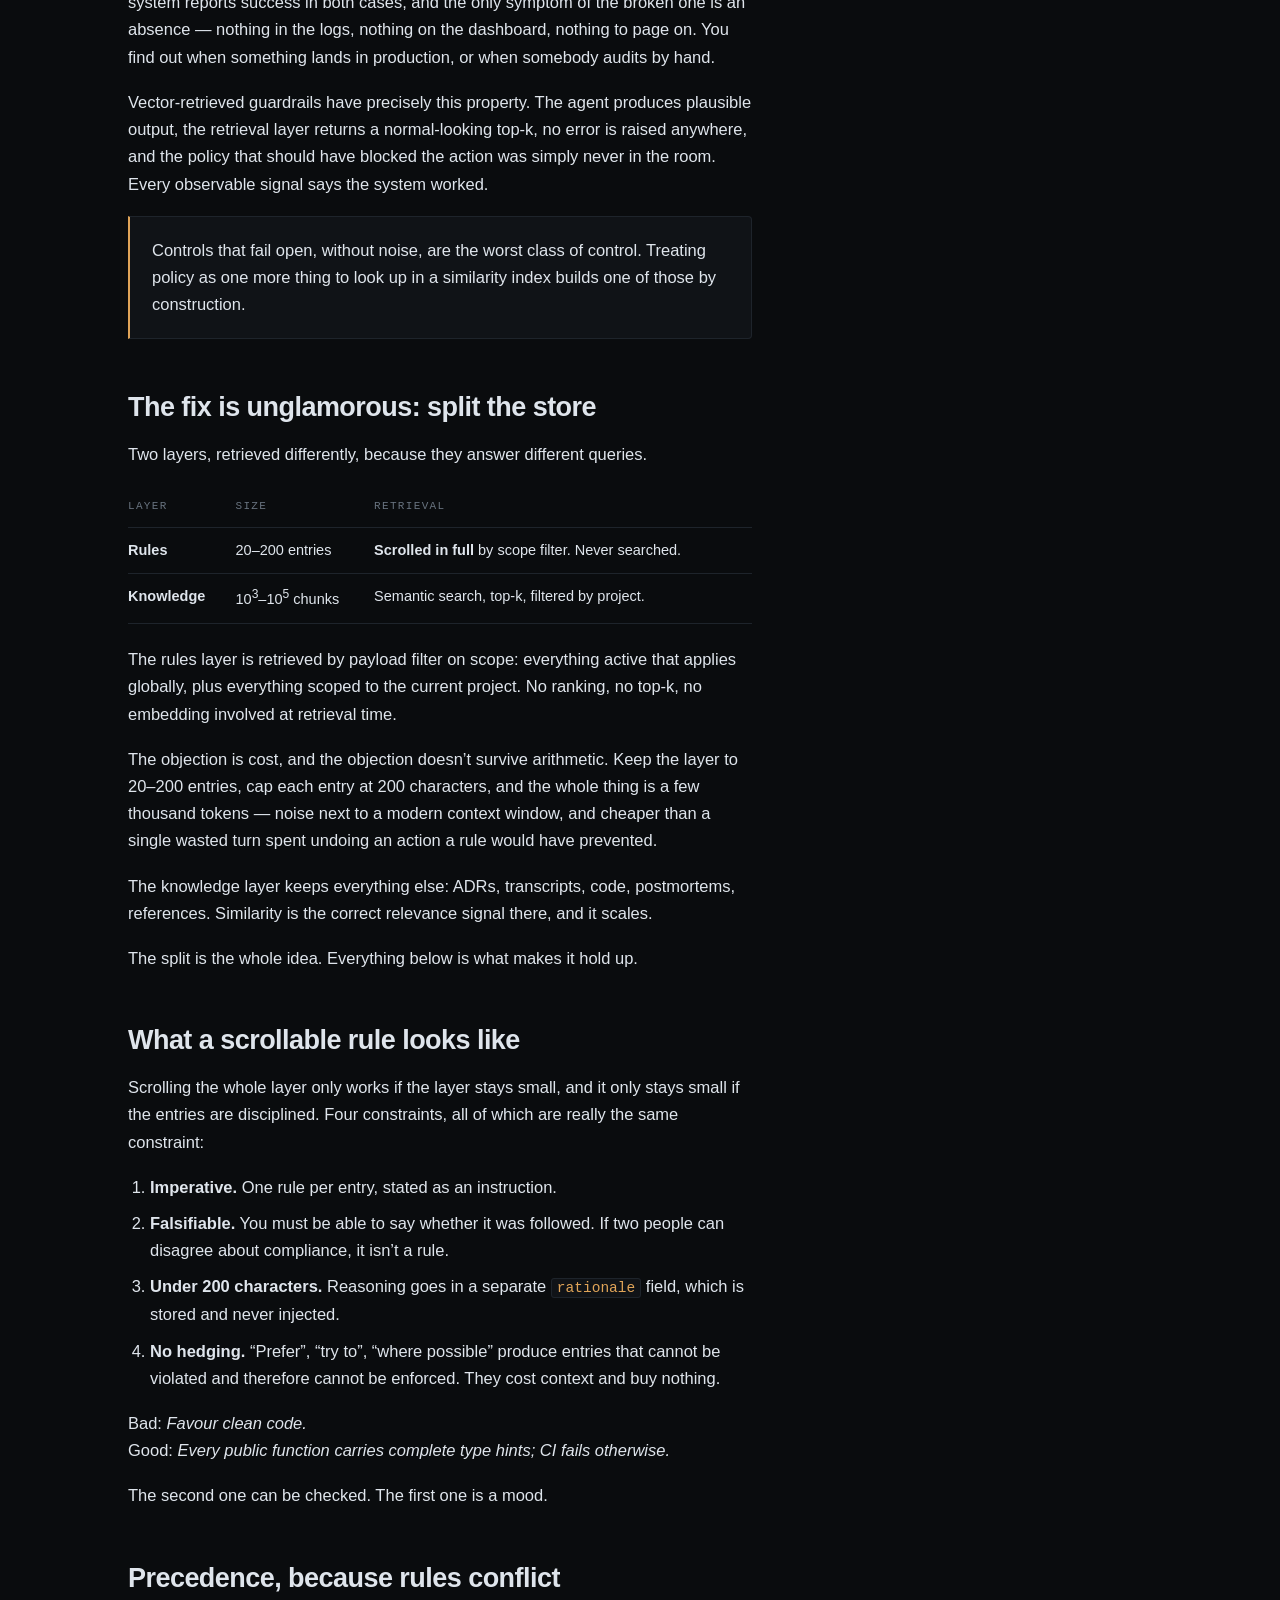
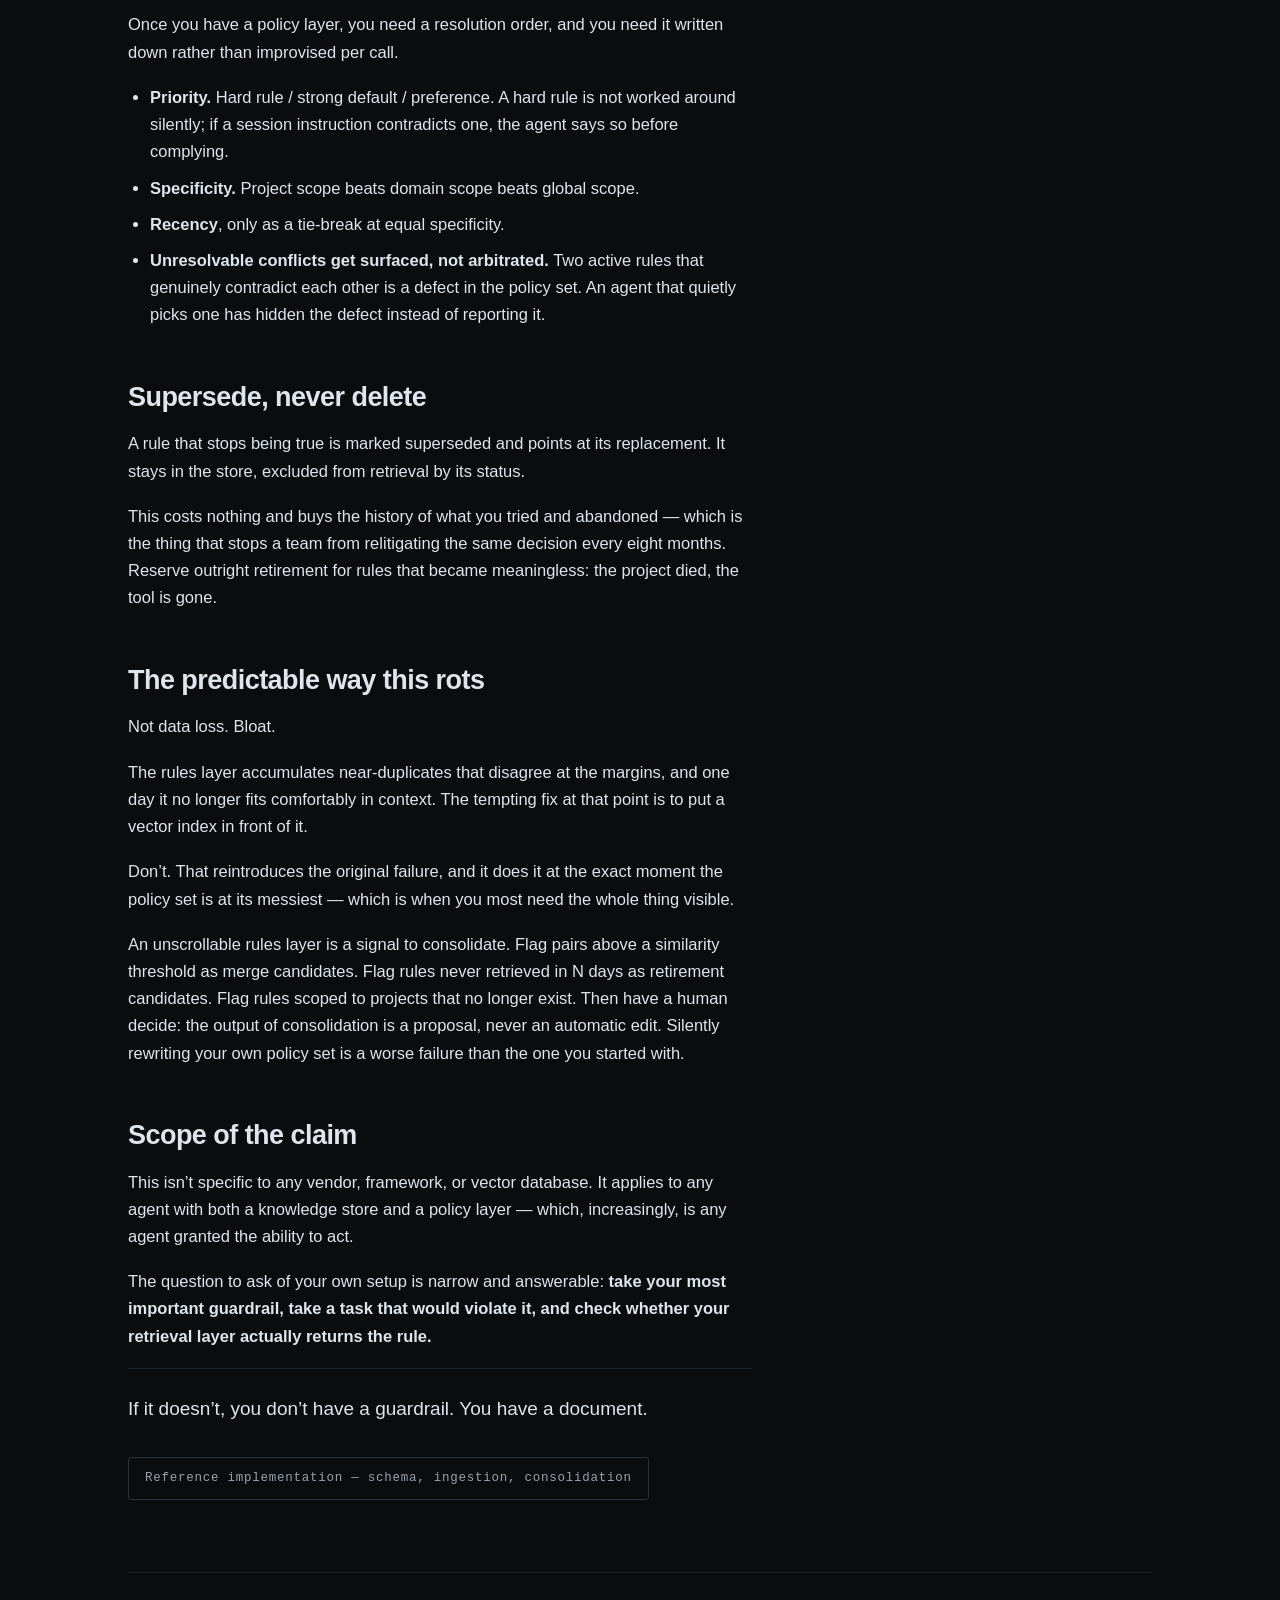
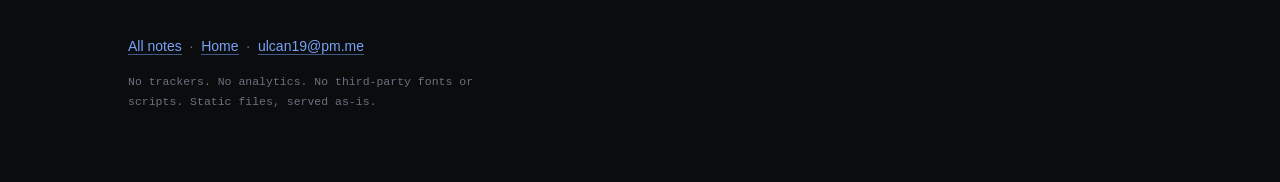
==== commit 1a4bd207: "Add files via upload" ====
--- a/index.html
+++ b/index.html
@@ -11,14 +11,14 @@
 <html lang="en">
 <head>
 <meta charset="utf-8">
-<meta http-equiv="Content-Security-Policy" content="default-src 'none'; script-src 'sha256-jDM9x6cBSdHw3IlmxhDavpbhiIbKsxoXAGTgVjQn0KA='; style-src 'sha256-35J4e5z7XOuIh4kIiBUbuSPBWTdDoBjlUQrKYLNTdx4='; img-src 'self' data:; connect-src 'none'; form-action 'none'; base-uri 'none'; upgrade-insecure-requests">
+<meta http-equiv="Content-Security-Policy" content="default-src 'none'; script-src 'sha256-KfGsESvEz+jCX8xVicMwv64JnHQrKuyaW6OFuk45C/k='; style-src 'sha256-35J4e5z7XOuIh4kIiBUbuSPBWTdDoBjlUQrKYLNTdx4='; img-src 'self' data:; connect-src 'none'; form-action 'none'; base-uri 'none'; upgrade-insecure-requests">
 <meta name="viewport" content="width=device-width, initial-scale=1">
-<title>Notes — Yan Urquiza</title>
-<meta name="description" content="Occasional writing on detection engineering, security architecture, and the systems I build.">
-<meta property="og:title" content="Notes — Yan Urquiza">
-<meta property="og:description" content="Occasional writing on detection engineering, security architecture, and the systems I build.">
-<meta property="og:type" content="website">
-<link rel="canonical" href="https://yan.kitaribu.xyz/notes/">
+<title>Guardrails retrieved by similarity are guardrails that don't fire — Yan Urquiza</title>
+<meta name="description" content="A rule's trigger condition is not its content. Storing agent policy in a similarity index builds a control that fails open, silently.">
+<meta property="og:title" content="Guardrails retrieved by similarity are guardrails that don't fire">
+<meta property="og:description" content="A rule's trigger condition is not its content. Storing agent policy in a similarity index builds a control that fails open, silently.">
+<meta property="og:type" content="article">
+<link rel="canonical" href="https://yan.kitaribu.xyz/notes/guardrails-retrieved-by-similarity/">
 <style>
 :root{
   --bg:#0a0c0e; --bg-2:#101317; --line:#1e242b; --line-2:#2a323b;
@@ -94,33 +94,250 @@
 </div>
 <div class="wrap">
 <header class="post-head">
-  <p class="eyebrow" data-en="Notes" data-fr="Notes"></p>
-  <h1 data-en="Notes" data-fr="Notes"></h1>
-  <p class="standfirst" data-en="Occasional writing on detection engineering, security architecture, and the systems I build."
-     data-fr="Écrits occasionnels sur l&rsquo;ingénierie de détection, l&rsquo;architecture de sécurité, et les systèmes que je construis."></p>
+  <p class="eyebrow" data-en="Note &middot; Detection engineering" data-fr="Note &middot; Ingénierie de détection">Note &middot; Detection engineering</p>
+  <h1 data-en="Guardrails retrieved by similarity are guardrails that don&rsquo;t fire"
+      data-fr="Un garde-fou récupéré par similarité est un garde-fou qui ne se déclenche pas">Guardrails retrieved by similarity are guardrails that don&rsquo;t fire</h1>
+  <p class="standfirst" data-en="Agent memory that stores rules and knowledge in one vector index has a silent control failure built into it."
+     data-fr="Une mémoire d&rsquo;agent qui range règles et connaissances dans un même index vectoriel embarque une défaillance de contrôle silencieuse.">Agent memory that stores rules and knowledge in one vector index has a silent control failure built into it.</p>
+  <p class="meta"><time datetime="2026-08-28">2026-08-28</time></p>
 </header>
 
-<section class="prose">
-<ul class="notes-list">
-  <li>
-    <span class="d"><time datetime="2026-08-28">2026-08-28</time></span>
-    <h2><a href="/notes/guardrails-retrieved-by-similarity/"
-           data-en="Guardrails retrieved by similarity are guardrails that don&rsquo;t fire"
-           data-fr="Un garde-fou récupéré par similarité est un garde-fou qui ne se déclenche pas"></a></h2>
-    <p data-en="A rule&rsquo;s trigger condition is not its content. Store policy in a similarity index and your controls fail open, silently &mdash; the same failure mode as a detection rule that never fires."
-       data-fr="La condition de déclenchement d&rsquo;une règle n&rsquo;est pas son contenu. Rangez la politique dans un index de similarité et vos contrôles échouent en silence &mdash; le mode de défaillance d&rsquo;une règle de détection qui ne se déclenche jamais."></p>
-  </li>
+<article class="prose">
+<div data-lang-block="en" class="on">
+
+<p class="quote">Never commit a secret in plaintext.</p>
+
+<p>That is a rule your team has written down. Now here is a task:</p>
+
+<p class="quote">Add a Postgres client to the ingestion service.</p>
+
+<p>Compute the cosine similarity between those two strings. It is close to zero. They share no vocabulary, no topic, no surface structure. A top-k retrieval over a store containing that rule and a few thousand other entries will not return it.</p>
+
+<p>So the rule is absent from context at exactly the moment the agent is about to write a connection string.</p>
+
+<p>This is not a bad-embedding problem. A better model will not fix it, because the two texts genuinely are not similar &mdash; the retrieval is working correctly and returning the wrong thing. It is a category error in the architecture.</p>
+
+<h2>Why it&rsquo;s a category error</h2>
+
+<p>Knowledge and rules have different trigger conditions.</p>
+
+<p>A piece of knowledge is relevant when it <strong>resembles</strong> the question. &ldquo;How does our auth flow work&rdquo; should retrieve the auth ADR. Similarity is the right relevance signal, because the thing you need looks like the thing you asked.</p>
+
+<p>A rule is relevant when it <strong>applies</strong> &mdash; when the current activity falls inside its scope. Its trigger condition is a predicate over the situation, not a resemblance to its own text. &ldquo;Never commit a secret in plaintext&rdquo; applies whenever code is being written. Nothing about that predicate is recoverable from the rule&rsquo;s wording.</p>
+
+<p>Retrieval by resemblance answers <em>what looks like this?</em>. Rules need an answer to <em>what applies here?</em>. Those are different queries, and running the second one through machinery built for the first gives you guardrails that fire when they happen to be topically adjacent to the risk, and stay silent otherwise.</p>
+
+<h2>Why this is a security problem, not a tuning problem</h2>
+
+<p>Anyone who has run detection at scale recognises the shape.</p>
+
+<p>A rule that doesn&rsquo;t fire produces no alert. No alert looks identical to no threat. The system reports success in both cases, and the only symptom of the broken one is an absence &mdash; nothing in the logs, nothing on the dashboard, nothing to page on. You find out when something lands in production, or when somebody audits by hand.</p>
+
+<p>Vector-retrieved guardrails have precisely this property. The agent produces plausible output, the retrieval layer returns a normal-looking top-k, no error is raised anywhere, and the policy that should have blocked the action was simply never in the room. Every observable signal says the system worked.</p>
+
+<div class="callout"><p>Controls that fail open, without noise, are the worst class of control. Treating policy as one more thing to look up in a similarity index builds one of those by construction.</p></div>
+
+<h2>The fix is unglamorous: split the store</h2>
+
+<p>Two layers, retrieved differently, because they answer different queries.</p>
+
+<table class="layers">
+<thead><tr><th>Layer</th><th>Size</th><th>Retrieval</th></tr></thead>
+<tbody>
+<tr><td>Rules</td><td>20&ndash;200 entries</td><td><strong>Scrolled in full</strong> by scope filter. Never searched.</td></tr>
+<tr><td>Knowledge</td><td>10<sup>3</sup>&ndash;10<sup>5</sup> chunks</td><td>Semantic search, top-k, filtered by project.</td></tr>
+</tbody>
+</table>
+
+<p>The rules layer is retrieved by payload filter on scope: everything active that applies globally, plus everything scoped to the current project. No ranking, no top-k, no embedding involved at retrieval time.</p>
+
+<p>The objection is cost, and the objection doesn&rsquo;t survive arithmetic. Keep the layer to 20&ndash;200 entries, cap each entry at 200 characters, and the whole thing is a few thousand tokens &mdash; noise next to a modern context window, and cheaper than a single wasted turn spent undoing an action a rule would have prevented.</p>
+
+<p>The knowledge layer keeps everything else: ADRs, transcripts, code, postmortems, references. Similarity is the correct relevance signal there, and it scales.</p>
+
+<p>The split is the whole idea. Everything below is what makes it hold up.</p>
+
+<h2>What a scrollable rule looks like</h2>
+
+<p>Scrolling the whole layer only works if the layer stays small, and it only stays small if the entries are disciplined. Four constraints, all of which are really the same constraint:</p>
+
+<ol>
+<li><strong>Imperative.</strong> One rule per entry, stated as an instruction.</li>
+<li><strong>Falsifiable.</strong> You must be able to say whether it was followed. If two people can disagree about compliance, it isn&rsquo;t a rule.</li>
+<li><strong>Under 200 characters.</strong> Reasoning goes in a separate <code>rationale</code> field, which is stored and never injected.</li>
+<li><strong>No hedging.</strong> &ldquo;Prefer&rdquo;, &ldquo;try to&rdquo;, &ldquo;where possible&rdquo; produce entries that cannot be violated and therefore cannot be enforced. They cost context and buy nothing.</li>
+</ol>
+
+<p>Bad: <em>Favour clean code.</em><br>
+Good: <em>Every public function carries complete type hints; CI fails otherwise.</em></p>
+
+<p>The second one can be checked. The first one is a mood.</p>
+
+<h2>Precedence, because rules conflict</h2>
+
+<p>Once you have a policy layer, you need a resolution order, and you need it written down rather than improvised per call.</p>
+
+<ul>
+<li><strong>Priority.</strong> Hard rule / strong default / preference. A hard rule is not worked around silently; if a session instruction contradicts one, the agent says so before complying.</li>
+<li><strong>Specificity.</strong> Project scope beats domain scope beats global scope.</li>
+<li><strong>Recency</strong>, only as a tie-break at equal specificity.</li>
+<li><strong>Unresolvable conflicts get surfaced, not arbitrated.</strong> Two active rules that genuinely contradict each other is a defect in the policy set. An agent that quietly picks one has hidden the defect instead of reporting it.</li>
 </ul>
-</section>
+
+<h2>Supersede, never delete</h2>
+
+<p>A rule that stops being true is marked superseded and points at its replacement. It stays in the store, excluded from retrieval by its status.</p>
+
+<p>This costs nothing and buys the history of what you tried and abandoned &mdash; which is the thing that stops a team from relitigating the same decision every eight months. Reserve outright retirement for rules that became meaningless: the project died, the tool is gone.</p>
+
+<h2>The predictable way this rots</h2>
+
+<p>Not data loss. Bloat.</p>
+
+<p>The rules layer accumulates near-duplicates that disagree at the margins, and one day it no longer fits comfortably in context. The tempting fix at that point is to put a vector index in front of it.</p>
+
+<p>Don&rsquo;t. That reintroduces the original failure, and it does it at the exact moment the policy set is at its messiest &mdash; which is when you most need the whole thing visible.</p>
+
+<p>An unscrollable rules layer is a signal to consolidate. Flag pairs above a similarity threshold as merge candidates. Flag rules never retrieved in N days as retirement candidates. Flag rules scoped to projects that no longer exist. Then have a human decide: the output of consolidation is a proposal, never an automatic edit. Silently rewriting your own policy set is a worse failure than the one you started with.</p>
+
+<h2>Scope of the claim</h2>
+
+<p>This isn&rsquo;t specific to any vendor, framework, or vector database. It applies to any agent with both a knowledge store and a policy layer &mdash; which, increasingly, is any agent granted the ability to act.</p>
+
+<p>The question to ask of your own setup is narrow and answerable: <strong>take your most important guardrail, take a task that would violate it, and check whether your retrieval layer actually returns the rule.</strong></p>
+
+<p class="kicker">If it doesn&rsquo;t, you don&rsquo;t have a guardrail. You have a document.</p>
+
+<div class="repo">
+<a href="https://github.com/Karibusan/scoped-memory" rel="noopener">Reference implementation &mdash; schema, ingestion, consolidation</a>
+</div>
+
+</div>
+
+<div data-lang-block="fr">
+
+<p class="quote">Ne jamais commiter un secret en clair.</p>
+
+<p>Voilà une règle que votre équipe a écrite. Voici maintenant une tâche&nbsp;:</p>
+
+<p class="quote">Ajouter un client Postgres au service d&rsquo;ingestion.</p>
+
+<p>Calculez la similarité cosinus entre ces deux chaînes. Elle est proche de zéro. Aucun vocabulaire commun, aucun sujet commun, aucune structure commune. Une recherche top-k sur un index contenant cette règle et quelques milliers d&rsquo;autres entrées ne la retournera pas.</p>
+
+<p>La règle est donc absente du contexte au moment précis où l&rsquo;agent s&rsquo;apprête à écrire une chaîne de connexion.</p>
+
+<p>Ce n&rsquo;est pas un problème d&rsquo;embedding. Un meilleur modèle n&rsquo;y changera rien&nbsp;: les deux textes ne se ressemblent réellement pas &mdash; la recherche fonctionne correctement et retourne la mauvaise chose. C&rsquo;est une erreur de catégorie dans l&rsquo;architecture.</p>
+
+<h2>Pourquoi c&rsquo;est une erreur de catégorie</h2>
+
+<p>Connaissances et règles n&rsquo;ont pas la même condition de déclenchement.</p>
+
+<p>Une connaissance est pertinente quand elle <strong>ressemble</strong> à la question. «&nbsp;Comment marche notre flux d&rsquo;authentification&nbsp;» doit retourner l&rsquo;ADR correspondant. La similarité est le bon signal de pertinence, parce que ce dont vous avez besoin ressemble à ce que vous avez demandé.</p>
+
+<p>Une règle est pertinente quand elle <strong>s&rsquo;applique</strong> &mdash; quand l&rsquo;activité en cours tombe dans sa portée. Sa condition de déclenchement est un prédicat sur la situation, pas une ressemblance avec son propre texte. «&nbsp;Ne jamais commiter un secret en clair&nbsp;» s&rsquo;applique dès qu&rsquo;on écrit du code. Rien de ce prédicat n&rsquo;est récupérable depuis la formulation de la règle.</p>
+
+<p>La récupération par ressemblance répond à <em>qu&rsquo;est-ce qui ressemble à ça&nbsp;?</em>. Les règles exigent une réponse à <em>qu&rsquo;est-ce qui s&rsquo;applique ici&nbsp;?</em>. Ce sont deux requêtes différentes, et faire passer la seconde par une machinerie conçue pour la première donne des garde-fous qui se déclenchent quand ils se trouvent être thématiquement voisins du risque, et restent muets sinon.</p>
+
+<h2>Pourquoi c&rsquo;est un problème de sécurité, pas de réglage</h2>
+
+<p>Quiconque a fait de la détection à l&rsquo;échelle reconnaît le motif.</p>
+
+<p>Une règle qui ne se déclenche pas ne produit aucune alerte. L&rsquo;absence d&rsquo;alerte est indiscernable de l&rsquo;absence de menace. Le système signale un succès dans les deux cas, et le seul symptôme du cas défaillant est une absence &mdash; rien dans les logs, rien sur le tableau de bord, rien qui réveille personne. On l&rsquo;apprend quand quelque chose atterrit en production, ou quand quelqu&rsquo;un audite à la main.</p>
+
+<p>Les garde-fous récupérés par vecteur ont exactement cette propriété. L&rsquo;agent produit une sortie plausible, la couche de récupération retourne un top-k d&rsquo;apparence normale, aucune erreur nulle part, et la politique qui aurait dû bloquer l&rsquo;action n&rsquo;était simplement jamais dans la pièce. Tous les signaux observables disent que le système a marché.</p>
+
+<div class="callout"><p>Les contrôles qui échouent en mode passant, sans bruit, sont la pire catégorie de contrôle. Traiter la politique comme une chose de plus à chercher dans un index de similarité en construit un par conception.</p></div>
+
+<h2>Le correctif est sans gloire&nbsp;: séparer le stockage</h2>
+
+<p>Deux couches, récupérées différemment, parce qu&rsquo;elles répondent à des requêtes différentes.</p>
+
+<table class="layers">
+<thead><tr><th>Couche</th><th>Volume</th><th>Récupération</th></tr></thead>
+<tbody>
+<tr><td>Règles</td><td>20&ndash;200 entrées</td><td><strong>Scrollée intégralement</strong> par filtre de portée. Jamais cherchée.</td></tr>
+<tr><td>Connaissances</td><td>10<sup>3</sup>&ndash;10<sup>5</sup> chunks</td><td>Recherche sémantique, top-k, filtrée par projet.</td></tr>
+</tbody>
+</table>
+
+<p>La couche de règles se récupère par filtre sur le payload&nbsp;: tout ce qui est actif et s&rsquo;applique globalement, plus tout ce qui est rattaché au projet courant. Aucun classement, aucun top-k, aucun embedding impliqué au moment de la récupération.</p>
+
+<p>L&rsquo;objection est le coût, et elle ne survit pas à l&rsquo;arithmétique. Maintenez la couche entre 20 et 200 entrées, plafonnez chacune à 200 caractères, et l&rsquo;ensemble pèse quelques milliers de tokens &mdash; du bruit à côté d&rsquo;une fenêtre de contexte moderne, et moins cher qu&rsquo;un seul tour gâché à défaire une action qu&rsquo;une règle aurait empêchée.</p>
+
+<p>La couche de connaissances garde tout le reste&nbsp;: ADR, transcriptions, code, postmortems, références. La similarité y est le bon signal de pertinence, et elle passe à l&rsquo;échelle.</p>
+
+<p>La séparation, c&rsquo;est toute l&rsquo;idée. Ce qui suit ne sert qu&rsquo;à la rendre tenable.</p>
+
+<h2>À quoi ressemble une règle scrollable</h2>
+
+<p>Scroller toute la couche ne fonctionne que si elle reste petite, et elle ne reste petite que si les entrées sont disciplinées. Quatre contraintes, qui n&rsquo;en font qu&rsquo;une&nbsp;:</p>
+
+<ol>
+<li><strong>Impérative.</strong> Une règle par entrée, formulée comme une instruction.</li>
+<li><strong>Falsifiable.</strong> On doit pouvoir dire si elle a été respectée. Si deux personnes peuvent en débattre, ce n&rsquo;est pas une règle.</li>
+<li><strong>Moins de 200 caractères.</strong> Le raisonnement va dans un champ <code>rationale</code> séparé, stocké et jamais injecté.</li>
+<li><strong>Aucune formulation molle.</strong> «&nbsp;Privilégier&nbsp;», «&nbsp;essayer de&nbsp;», «&nbsp;autant que possible&nbsp;» produisent des entrées qui ne peuvent pas être violées, donc pas appliquées. Elles coûtent du contexte et n&rsquo;achètent rien.</li>
+</ol>
+
+<p>Mauvais&nbsp;: <em>Privilégier du code propre.</em><br>
+Bon&nbsp;: <em>Toute fonction publique porte des type hints complets&nbsp;; le CI échoue sinon.</em></p>
+
+<p>La seconde est vérifiable. La première est une humeur.</p>
+
+<h2>Précédence, parce que les règles se contredisent</h2>
+
+<p>Dès qu&rsquo;on a une couche de politique, il faut un ordre de résolution, et il doit être écrit plutôt qu&rsquo;improvisé à chaque appel.</p>
+
+<ul>
+<li><strong>Priorité.</strong> Règle dure / défaut fort / préférence. Une règle dure ne se contourne pas en silence&nbsp;; si une consigne de session la contredit, l&rsquo;agent le dit avant d&rsquo;obéir.</li>
+<li><strong>Spécificité.</strong> La portée projet l&rsquo;emporte sur la portée domaine, qui l&rsquo;emporte sur la portée globale.</li>
+<li><strong>Récence</strong>, uniquement en départage à spécificité égale.</li>
+<li><strong>Les conflits insolubles sont signalés, pas arbitrés.</strong> Deux règles actives qui se contredisent réellement, c&rsquo;est un défaut du jeu de règles. Un agent qui en choisit une en silence a masqué le défaut au lieu de le signaler.</li>
+</ul>
+
+<h2>Superséder, jamais supprimer</h2>
+
+<p>Une règle qui cesse d&rsquo;être vraie est marquée supersédée et pointe vers celle qui la remplace. Elle reste dans le stockage, exclue de la récupération par son statut.</p>
+
+<p>Ça ne coûte rien et ça achète l&rsquo;historique de ce qu&rsquo;on a essayé puis abandonné &mdash; ce qui évite à une équipe de rejuger la même décision tous les huit mois. Réservez le retrait pur et simple aux règles devenues sans objet&nbsp;: le projet est mort, l&rsquo;outil a disparu.</p>
+
+<h2>La façon prévisible dont ça pourrit</h2>
+
+<p>Pas la perte de données. L&rsquo;inflation.</p>
+
+<p>La couche de règles accumule des quasi-doublons qui se contredisent à la marge, et un jour elle ne tient plus confortablement dans le contexte. La solution tentante à ce moment-là est d&rsquo;y mettre un index vectoriel.</p>
+
+<p>Ne le faites pas. Cela réintroduit la défaillance initiale, et précisément au moment où le jeu de règles est au plus sale &mdash; c&rsquo;est-à-dire quand vous avez le plus besoin de le voir en entier.</p>
+
+<p>Une couche de règles devenue trop grosse pour être scrollée est un signal de consolidation. Repérez les paires au-dessus d&rsquo;un seuil de similarité comme candidates à la fusion. Repérez les règles jamais récupérées depuis N jours comme candidates au retrait. Repérez les règles rattachées à des projets qui n&rsquo;existent plus. Puis laissez un humain trancher&nbsp;: la sortie de la consolidation est une proposition, jamais une modification automatique. Réécrire en silence son propre jeu de règles est une défaillance pire que celle qu&rsquo;on voulait corriger.</p>
+
+<h2>Portée de l&rsquo;argument</h2>
+
+<p>Rien de tout ceci n&rsquo;est spécifique à un éditeur, un framework ou une base vectorielle. Cela s&rsquo;applique à tout agent disposant à la fois d&rsquo;un stockage de connaissances et d&rsquo;une couche de politique &mdash; c&rsquo;est-à-dire, de plus en plus, à tout agent autorisé à agir.</p>
+
+<p>La question à poser à votre propre système est étroite et vérifiable&nbsp;: <strong>prenez votre garde-fou le plus important, prenez une tâche qui le violerait, et vérifiez si votre couche de récupération retourne effectivement la règle.</strong></p>
+
+<p class="kicker">Si non, vous n&rsquo;avez pas un garde-fou. Vous avez un document.</p>
+
+<div class="repo">
+<a href="https://github.com/Karibusan/scoped-memory" rel="noopener">Implémentation de référence &mdash; schéma, ingestion, consolidation</a>
+</div>
+
+</div>
+</article>
 
 <footer>
-  <p><a href="/notes/" data-en="All notes" data-fr="Toutes les notes"></a> &nbsp;·&nbsp; <a href="/" data-en="Home" data-fr="Accueil"></a> &nbsp;·&nbsp; <a href="mailto:ulcan19@pm.me">ulcan19@pm.me</a></p>
+  <p><a href="/notes/" data-en="All notes" data-fr="Toutes les notes">All notes</a> &nbsp;·&nbsp; <a href="/" data-en="Home" data-fr="Accueil">Home</a> &nbsp;·&nbsp; <a href="mailto:ulcan19@pm.me">ulcan19@pm.me</a></p>
   <p class="foot-note" data-en="No trackers. No analytics. No third-party fonts or scripts. Static files, served as-is."
-     data-fr="Aucun traceur. Aucune analytique. Aucune police ni script tiers. Des fichiers statiques, servis tels quels."></p>
+     data-fr="Aucun traceur. Aucune analytique. Aucune police ni script tiers. Des fichiers statiques, servis tels quels.">No trackers. No analytics. No third-party fonts or scripts. Static files, served as-is.</p>
 </footer>
 </div>
 <script>
 (function(){
+  // Progressive enhancement only. The English content is already in the HTML
+  // and already visible; this script swaps it, it does not reveal it. If the
+  // CSP hash stops matching, the page degrades to readable English rather
+  // than to a blank page.
   var buttons = document.querySelectorAll('.langs button');
   var blocks = document.querySelectorAll('[data-lang-block]');
   var attrs = document.querySelectorAll('[data-en],[data-fr]');
@@ -129,7 +346,7 @@
     blocks.forEach(function(b){ b.classList.toggle('on', b.dataset.langBlock === lang); });
     attrs.forEach(function(n){
       var v = n.getAttribute('data-' + lang);
-      if (v !== null) n.textContent = v;
+      if (v !== null) n.innerHTML = v;
     });
     buttons.forEach(function(b){ b.setAttribute('aria-pressed', String(b.dataset.lang === lang)); });
     try { localStorage.setItem('yu-lang', lang); } catch(e){}
@@ -137,8 +354,7 @@
   buttons.forEach(function(b){ b.addEventListener('click', function(){ setLang(b.dataset.lang); }); });
   var saved = null;
   try { saved = localStorage.getItem('yu-lang'); } catch(e){}
-  if (!saved) saved = (navigator.language||'en').toLowerCase().indexOf('fr') === 0 ? 'fr' : 'en';
-  setLang(saved);
+  if (saved === 'fr' || (!saved && (navigator.language||'en').toLowerCase().indexOf('fr') === 0)) setLang('fr');
 })();
 </script>
 </body>
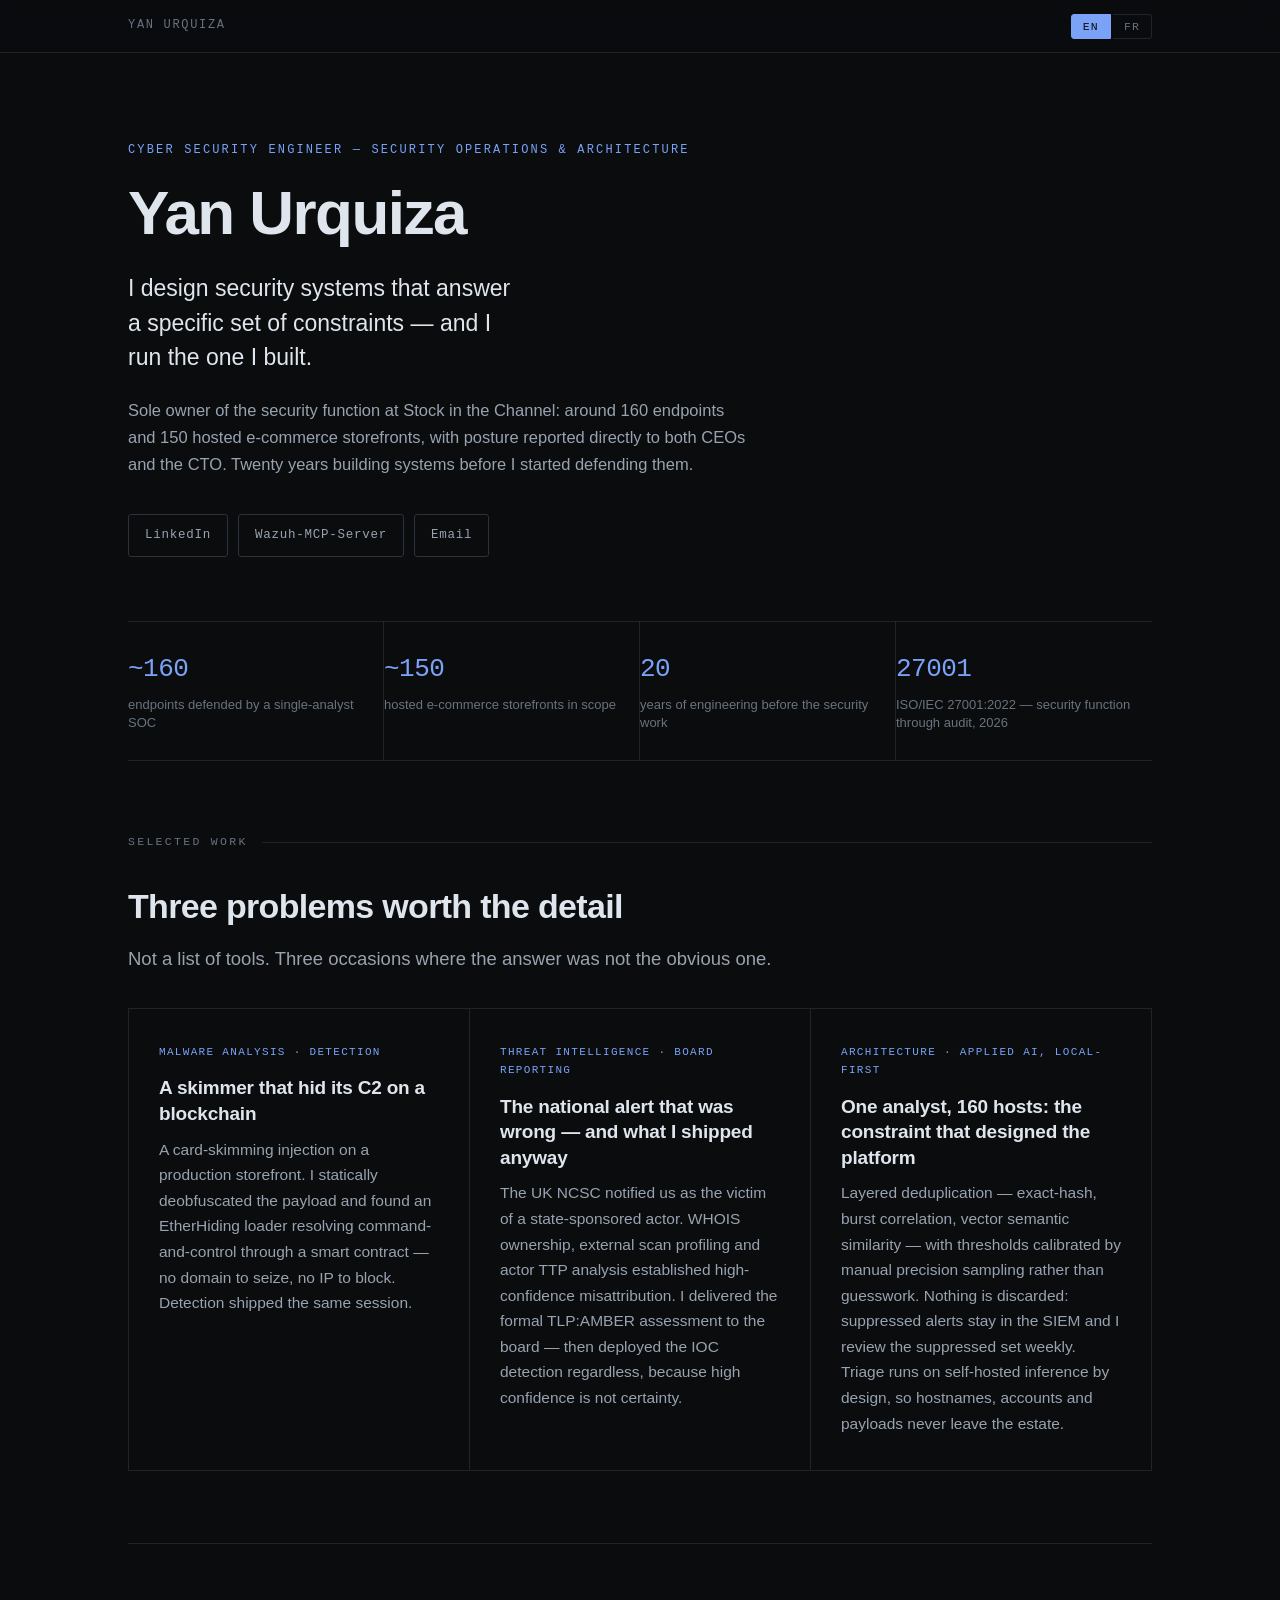
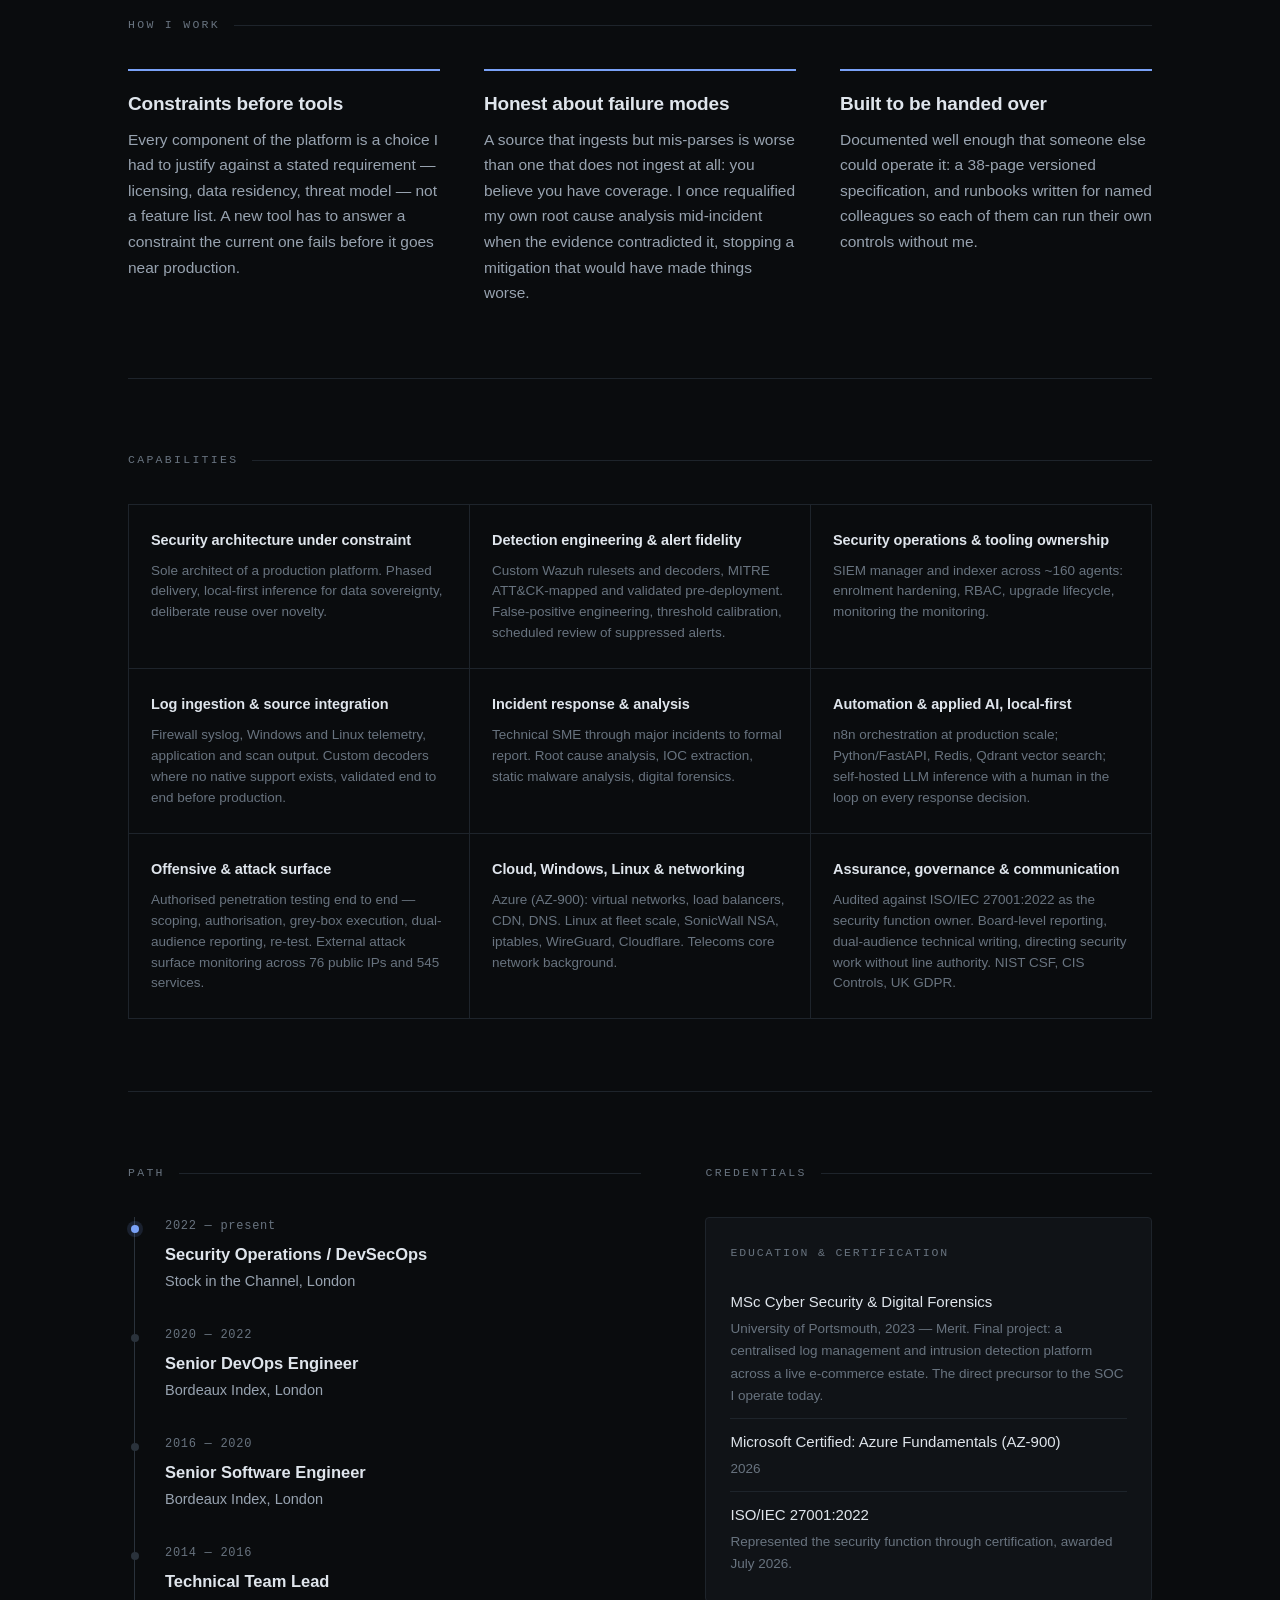
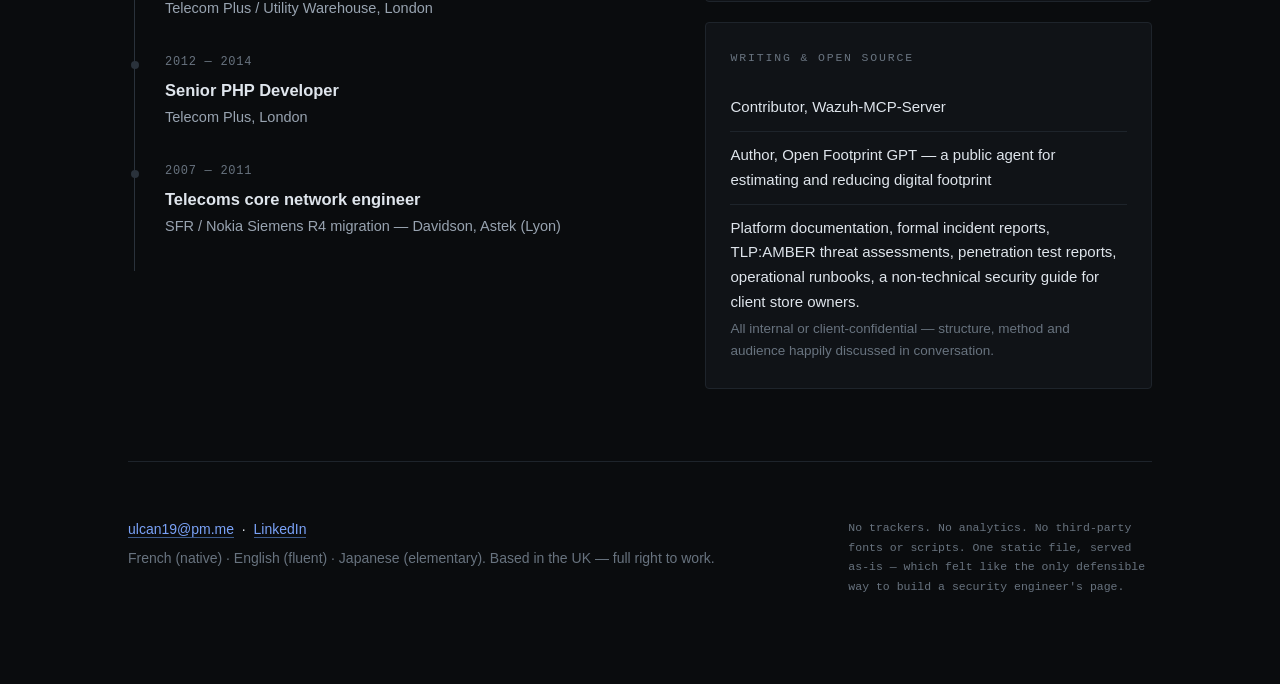
==== commit 466b49ca: "Create index.html" ====
--- a/index.html
+++ b/index.html
@@ -1,360 +1,395 @@
 <!DOCTYPE html>
-<!--
-  Same rules as the front page: one file, no build output you cannot read,
-  no third-party anything. The CSP below is enforced by hash, so if you
-  change a byte of the inline style or script, the page stops executing it.
-  Regenerate with build.py rather than editing the hashes by hand.
-
-  Disclosure policy: /.well-known/security.txt
-  - Yan
--->
 <html lang="en">
 <head>
 <meta charset="utf-8">
-<meta http-equiv="Content-Security-Policy" content="default-src 'none'; script-src 'sha256-KfGsESvEz+jCX8xVicMwv64JnHQrKuyaW6OFuk45C/k='; style-src 'sha256-35J4e5z7XOuIh4kIiBUbuSPBWTdDoBjlUQrKYLNTdx4='; img-src 'self' data:; connect-src 'none'; form-action 'none'; base-uri 'none'; upgrade-insecure-requests">
 <meta name="viewport" content="width=device-width, initial-scale=1">
-<title>Guardrails retrieved by similarity are guardrails that don't fire — Yan Urquiza</title>
-<meta name="description" content="A rule's trigger condition is not its content. Storing agent policy in a similarity index builds a control that fails open, silently.">
-<meta property="og:title" content="Guardrails retrieved by similarity are guardrails that don't fire">
-<meta property="og:description" content="A rule's trigger condition is not its content. Storing agent policy in a similarity index builds a control that fails open, silently.">
-<meta property="og:type" content="article">
-<link rel="canonical" href="https://yan.kitaribu.xyz/notes/guardrails-retrieved-by-similarity/">
+<title>Yan Urquiza — Cyber Security Engineer</title>
+<meta name="description" content="Cyber security engineer. Security operations, detection engineering and security architecture. Sole owner of the security function at Stock in the Channel.">
+<meta name="robots" content="index, follow">
+<meta property="og:title" content="Yan Urquiza — Cyber Security Engineer">
+<meta property="og:description" content="I design security systems that answer a specific set of constraints — and I run the one I built.">
+<meta property="og:type" content="profile">
+<!-- STYLE:START -->
 <style>
 :root{
   --bg:#0a0c0e; --bg-2:#101317; --line:#1e242b; --line-2:#2a323b;
   --fg:#dfe5ec; --fg-dim:#98a3b0; --fg-faint:#68737f;
-  --accent:#7aa2f7; --accent-dim:#3d5a8a; --warm:#e0a458; --good:#6cc39a;
+  --accent:#7aa2f7; --accent-dim:#3d5a8a;
   --mono:ui-monospace,"SF Mono",SFMono-Regular,"JetBrains Mono",Menlo,Consolas,monospace;
   --sans:-apple-system,BlinkMacSystemFont,"Segoe UI",Inter,Roboto,Helvetica,Arial,sans-serif;
   --measure:68ch;
 }
 *{box-sizing:border-box}
 html{scroll-behavior:smooth}
-body{margin:0;background:var(--bg);color:var(--fg);font-family:var(--sans);font-size:16.5px;line-height:1.65;-webkit-font-smoothing:antialiased}
+body{
+  margin:0; background:var(--bg); color:var(--fg);
+  font-family:var(--sans); font-size:16.5px; line-height:1.65;
+  -webkit-font-smoothing:antialiased;
+}
 .wrap{max-width:1080px;margin:0 auto;padding:0 28px}
 a{color:var(--accent);text-decoration:none;border-bottom:1px solid var(--accent-dim)}
 a:hover{border-bottom-color:var(--accent)}
+
+/* lang switch */
 .langbar{position:sticky;top:0;z-index:20;background:rgba(10,12,14,.86);backdrop-filter:blur(8px);border-bottom:1px solid var(--line)}
-.langbar .wrap{display:flex;justify-content:space-between;align-items:center;height:52px;gap:16px}
-.sig{font-family:var(--mono);font-size:12px;letter-spacing:.14em;text-transform:uppercase;color:var(--fg-faint);border:0}
-a.sig:hover{color:var(--fg)}
-.langs{display:flex}
-.langs button{font-family:var(--mono);font-size:11.5px;letter-spacing:.1em;background:transparent;color:var(--fg-faint);border:1px solid var(--line);padding:5px 11px;cursor:pointer;transition:.15s}
+.langbar .wrap{display:flex;justify-content:space-between;align-items:center;height:52px}
+.sig{font-family:var(--mono);font-size:12px;letter-spacing:.14em;text-transform:uppercase;color:var(--fg-faint)}
+.langs{display:flex;gap:2px}
+.langs button{
+  font-family:var(--mono);font-size:11.5px;letter-spacing:.1em;
+  background:transparent;color:var(--fg-faint);border:1px solid var(--line);
+  padding:5px 11px;cursor:pointer;transition:.15s;
+}
 .langs button:first-child{border-radius:3px 0 0 3px}
 .langs button:last-child{border-radius:0 3px 3px 0;border-left:0}
 .langs button[aria-pressed="true"]{color:var(--bg);background:var(--accent);border-color:var(--accent)}
+
+/* hero */
+header.hero{padding:88px 0 64px;border-bottom:1px solid var(--line)}
 .eyebrow{font-family:var(--mono);font-size:12px;letter-spacing:.18em;text-transform:uppercase;color:var(--accent);margin:0 0 20px}
-h1{font-size:clamp(30px,4.6vw,46px);line-height:1.1;letter-spacing:-.025em;margin:0 0 22px;font-weight:600;max-width:24ch}
-footer{padding:48px 0 72px;color:var(--fg-faint);font-size:14px;border-top:1px solid var(--line);margin-top:64px}
-.foot-note{font-family:var(--mono);font-size:11.5px;line-height:1.7;max-width:52ch;margin:14px 0 0}
-[data-lang-block]{display:none}
-[data-lang-block].on{display:block}
-.post-head{padding:72px 0 40px;border-bottom:1px solid var(--line)}
-.meta{font-family:var(--mono);font-size:11.5px;letter-spacing:.1em;text-transform:uppercase;color:var(--fg-faint);margin:0}
-.standfirst{font-size:clamp(18px,2.2vw,21px);line-height:1.5;color:var(--fg-dim);max-width:46ch;margin:0}
-.prose{padding:48px 0 8px;max-width:var(--measure)}
-.prose h2{font-size:clamp(21px,2.7vw,27px);line-height:1.25;letter-spacing:-.02em;margin:52px 0 16px;font-weight:600}
-.prose h2:first-child{margin-top:0}
-.prose h3{font-size:17.5px;margin:34px 0 10px;font-weight:600;letter-spacing:-.01em}
-.prose p{margin:0 0 18px}
-.prose ul,.prose ol{margin:0 0 18px;padding-left:22px}
-.prose li{margin:0 0 9px}
-.prose strong{color:var(--fg);font-weight:600}
-.prose code{font-family:var(--mono);font-size:.88em;color:var(--warm);background:var(--bg-2);border:1px solid var(--line);border-radius:3px;padding:1px 5px}
-.quote{border-left:2px solid var(--accent-dim);padding:2px 0 2px 20px;margin:0 0 20px;color:var(--fg);font-family:var(--mono);font-size:14.5px;line-height:1.6}
-.callout{border:1px solid var(--line);border-left:2px solid var(--warm);border-radius:0 4px 4px 0;background:var(--bg-2);padding:20px 22px;margin:0 0 22px}
-.callout p:last-child{margin-bottom:0}
-.layers{width:100%;border-collapse:collapse;margin:0 0 22px;font-size:14.5px}
-.layers th,.layers td{text-align:left;padding:11px 14px 11px 0;border-bottom:1px solid var(--line);vertical-align:top}
-.layers th{font-family:var(--mono);font-size:11px;letter-spacing:.12em;text-transform:uppercase;color:var(--fg-faint);font-weight:400}
-.layers td:first-child{color:var(--fg);font-weight:600;white-space:nowrap}
-.layers code{white-space:nowrap}
-.kicker{font-size:19px;line-height:1.5;color:var(--fg);border-top:1px solid var(--line);padding-top:26px;margin:38px 0 0}
-.repo{display:flex;flex-wrap:wrap;gap:10px;margin:34px 0 0}
-.repo a{font-family:var(--mono);font-size:12.5px;letter-spacing:.06em;border:1px solid var(--line-2);border-radius:3px;padding:10px 16px;color:var(--fg-dim);transition:.15s}
-.repo a:hover{color:var(--fg);border-color:var(--accent-dim);background:var(--bg-2)}
-.notes-list{list-style:none;margin:0;padding:0;max-width:var(--measure)}
-.notes-list li{border-bottom:1px solid var(--line);padding:26px 0}
-.notes-list li:last-child{border-bottom:0}
-.notes-list .d{font-family:var(--mono);font-size:11.5px;letter-spacing:.08em;color:var(--fg-faint);display:block;margin-bottom:7px}
-.notes-list h2{font-size:20px;margin:0 0 8px;font-weight:600;letter-spacing:-.01em}
-.notes-list h2 a{border:0}
-.notes-list p{color:var(--fg-dim);font-size:15px;margin:0}
+h1{font-size:clamp(38px,6.2vw,62px);line-height:1.04;letter-spacing:-.025em;margin:0 0 26px;font-weight:600}
+.tagline{font-size:clamp(19px,2.5vw,23px);line-height:1.5;color:var(--fg);max-width:30ch;margin:0 0 22px;font-weight:400}
+.sub{color:var(--fg-dim);max-width:var(--measure);margin:0 0 36px}
+.cta{display:flex;flex-wrap:wrap;gap:10px}
+.cta a{
+  font-family:var(--mono);font-size:12.5px;letter-spacing:.06em;
+  border:1px solid var(--line-2);border-radius:3px;padding:10px 16px;color:var(--fg-dim);
+  transition:.15s;
+}
+.cta a:hover{color:var(--fg);border-color:var(--accent-dim);background:var(--bg-2)}
+
+/* stats */
+.stats{display:grid;grid-template-columns:repeat(auto-fit,minmax(158px,1fr));border-bottom:1px solid var(--line)}
+.stat{padding:26px 0 28px;border-right:1px solid var(--line)}
+.stat:last-child{border-right:0}
+.stat .n{font-family:var(--mono);font-size:26px;color:var(--accent);letter-spacing:-.02em;display:block;margin-bottom:5px}
+.stat .l{font-size:13px;color:var(--fg-faint);line-height:1.4;padding-right:18px;display:block}
+
+/* sections */
+section{padding:72px 0;border-bottom:1px solid var(--line)}
+.sec-label{font-family:var(--mono);font-size:11.5px;letter-spacing:.2em;text-transform:uppercase;color:var(--fg-faint);margin:0 0 34px;display:flex;align-items:center;gap:14px}
+.sec-label::after{content:"";flex:1;height:1px;background:var(--line)}
+h2{font-size:clamp(25px,3.4vw,34px);line-height:1.22;letter-spacing:-.02em;margin:0 0 16px;font-weight:600}
+h3{font-size:19px;line-height:1.35;margin:0 0 10px;font-weight:600;letter-spacing:-.01em}
+p{margin:0 0 16px}
+.lead{font-size:18.5px;color:var(--fg-dim);max-width:var(--measure)}
+
+/* cases */
+.cases{display:grid;gap:1px;background:var(--line);border:1px solid var(--line)}
+.case{background:var(--bg);padding:34px 30px;transition:.2s}
+.case:hover{background:var(--bg-2)}
+.case .tag{font-family:var(--mono);font-size:11px;letter-spacing:.12em;text-transform:uppercase;color:var(--accent);margin:0 0 14px}
+.case p{color:var(--fg-dim);margin:0;font-size:15.5px}
+@media(min-width:820px){.cases{grid-template-columns:repeat(3,1fr)}}
+
+/* principles */
+.principles{display:grid;gap:32px}
+@media(min-width:820px){.principles{grid-template-columns:repeat(3,1fr);gap:44px}}
+.principle{border-top:2px solid var(--accent);padding-top:20px}
+.principle p{color:var(--fg-dim);font-size:15.5px;margin:0}
+
+/* capability grid */
+.caps{display:grid;gap:1px;background:var(--line);border:1px solid var(--line)}
+@media(min-width:700px){.caps{grid-template-columns:1fr 1fr}}
+@media(min-width:1000px){.caps{grid-template-columns:repeat(3,1fr)}}
+.cap{background:var(--bg);padding:24px 22px}
+.cap h4{font-size:14.5px;margin:0 0 8px;font-weight:600;letter-spacing:-.005em}
+.cap p{font-size:13.5px;color:var(--fg-faint);line-height:1.55;margin:0}
+
+/* timeline */
+.tl{border-left:1px solid var(--line-2);margin-left:6px}
+.tl-item{position:relative;padding:0 0 32px 30px}
+.tl-item::before{content:"";position:absolute;left:-4.5px;top:8px;width:8px;height:8px;border-radius:50%;background:var(--line-2)}
+.tl-item.now::before{background:var(--accent);box-shadow:0 0 0 4px rgba(122,162,247,.14)}
+.tl-date{font-family:var(--mono);font-size:12px;color:var(--fg-faint);letter-spacing:.06em;display:block;margin-bottom:4px}
+.tl-role{font-size:16.5px;font-weight:600;margin:0 0 2px}
+.tl-org{font-size:14.5px;color:var(--fg-dim);margin:0}
+
+/* two col */
+.two{display:grid;gap:44px}
+@media(min-width:860px){.two{grid-template-columns:1.15fr 1fr;gap:64px}}
+.card{border:1px solid var(--line);border-radius:4px;padding:26px 24px;background:var(--bg-2)}
+.card h4{font-family:var(--mono);font-size:11.5px;letter-spacing:.16em;text-transform:uppercase;color:var(--fg-faint);margin:0 0 16px;font-weight:400}
+ul.clean{list-style:none;margin:0;padding:0}
+ul.clean li{padding:11px 0;border-bottom:1px solid var(--line);font-size:15px}
+ul.clean li:last-child{border-bottom:0;padding-bottom:0}
+ul.clean li span{display:block;color:var(--fg-faint);font-size:13.5px;margin-top:3px}
+
+/* footer */
+footer{padding:56px 0 72px;color:var(--fg-faint);font-size:14px}
+.foot-grid{display:flex;flex-wrap:wrap;gap:32px;justify-content:space-between;align-items:flex-start}
+.foot-note{font-family:var(--mono);font-size:11.5px;line-height:1.7;color:var(--fg-faint);max-width:44ch}
+[hidden]{display:none!important}
 </style>
+<!-- STYLE:END -->
 </head>
 <body>
+
 <div class="langbar">
   <div class="wrap">
-    <a class="sig" href="/">Yan Urquiza</a>
+    <span class="sig">Yan Urquiza</span>
     <div class="langs" role="group" aria-label="Language">
       <button type="button" data-lang="en" aria-pressed="true">EN</button>
       <button type="button" data-lang="fr" aria-pressed="false">FR</button>
     </div>
   </div>
 </div>
+
 <div class="wrap">
-<header class="post-head">
-  <p class="eyebrow" data-en="Note &middot; Detection engineering" data-fr="Note &middot; Ingénierie de détection">Note &middot; Detection engineering</p>
-  <h1 data-en="Guardrails retrieved by similarity are guardrails that don&rsquo;t fire"
-      data-fr="Un garde-fou récupéré par similarité est un garde-fou qui ne se déclenche pas">Guardrails retrieved by similarity are guardrails that don&rsquo;t fire</h1>
-  <p class="standfirst" data-en="Agent memory that stores rules and knowledge in one vector index has a silent control failure built into it."
-     data-fr="Une mémoire d&rsquo;agent qui range règles et connaissances dans un même index vectoriel embarque une défaillance de contrôle silencieuse.">Agent memory that stores rules and knowledge in one vector index has a silent control failure built into it.</p>
-  <p class="meta"><time datetime="2026-08-28">2026-08-28</time></p>
+
+<header class="hero">
+  <p class="eyebrow"
+     data-en="Cyber Security Engineer — Security Operations &amp; Architecture"
+     data-fr="Ingénieur cybersécurité — Sécurité opérationnelle et architecture"></p>
+  <h1>Yan Urquiza</h1>
+  <p class="tagline"
+     data-en="I design security systems that answer a specific set of constraints — and I run the one I built."
+     data-fr="Je conçois des systèmes de sécurité qui répondent à un jeu de contraintes précis. J'opère celui que j'ai construit."></p>
+  <p class="sub"
+     data-en="Sole owner of the security function at Stock in the Channel: around 160 endpoints and 150 hosted e-commerce storefronts, with posture reported directly to both CEOs and the CTO. Twenty years building systems before I started defending them."
+     data-fr="Seul responsable de la fonction sécurité chez Stock in the Channel : environ 160 postes et 150 boutiques e-commerce hébergées, avec un reporting de la posture directement aux deux PDG et au CTO. Vingt ans à construire des systèmes avant de les défendre."></p>
+  <nav class="cta">
+    <a href="https://uk.linkedin.com/in/yanurquiza" rel="me">LinkedIn</a>
+    <a href="https://github.com/gensecaihq/Wazuh-MCP-Server" rel="noopener">Wazuh-MCP-Server</a>
+    <a href="mailto:ulcan19@pm.me" data-en="Email" data-fr="Écrire"></a>
+  </nav>
 </header>
 
-<article class="prose">
-<div data-lang-block="en" class="on">
-
-<p class="quote">Never commit a secret in plaintext.</p>
-
-<p>That is a rule your team has written down. Now here is a task:</p>
-
-<p class="quote">Add a Postgres client to the ingestion service.</p>
-
-<p>Compute the cosine similarity between those two strings. It is close to zero. They share no vocabulary, no topic, no surface structure. A top-k retrieval over a store containing that rule and a few thousand other entries will not return it.</p>
-
-<p>So the rule is absent from context at exactly the moment the agent is about to write a connection string.</p>
-
-<p>This is not a bad-embedding problem. A better model will not fix it, because the two texts genuinely are not similar &mdash; the retrieval is working correctly and returning the wrong thing. It is a category error in the architecture.</p>
-
-<h2>Why it&rsquo;s a category error</h2>
-
-<p>Knowledge and rules have different trigger conditions.</p>
-
-<p>A piece of knowledge is relevant when it <strong>resembles</strong> the question. &ldquo;How does our auth flow work&rdquo; should retrieve the auth ADR. Similarity is the right relevance signal, because the thing you need looks like the thing you asked.</p>
-
-<p>A rule is relevant when it <strong>applies</strong> &mdash; when the current activity falls inside its scope. Its trigger condition is a predicate over the situation, not a resemblance to its own text. &ldquo;Never commit a secret in plaintext&rdquo; applies whenever code is being written. Nothing about that predicate is recoverable from the rule&rsquo;s wording.</p>
-
-<p>Retrieval by resemblance answers <em>what looks like this?</em>. Rules need an answer to <em>what applies here?</em>. Those are different queries, and running the second one through machinery built for the first gives you guardrails that fire when they happen to be topically adjacent to the risk, and stay silent otherwise.</p>
-
-<h2>Why this is a security problem, not a tuning problem</h2>
-
-<p>Anyone who has run detection at scale recognises the shape.</p>
-
-<p>A rule that doesn&rsquo;t fire produces no alert. No alert looks identical to no threat. The system reports success in both cases, and the only symptom of the broken one is an absence &mdash; nothing in the logs, nothing on the dashboard, nothing to page on. You find out when something lands in production, or when somebody audits by hand.</p>
-
-<p>Vector-retrieved guardrails have precisely this property. The agent produces plausible output, the retrieval layer returns a normal-looking top-k, no error is raised anywhere, and the policy that should have blocked the action was simply never in the room. Every observable signal says the system worked.</p>
-
-<div class="callout"><p>Controls that fail open, without noise, are the worst class of control. Treating policy as one more thing to look up in a similarity index builds one of those by construction.</p></div>
-
-<h2>The fix is unglamorous: split the store</h2>
-
-<p>Two layers, retrieved differently, because they answer different queries.</p>
-
-<table class="layers">
-<thead><tr><th>Layer</th><th>Size</th><th>Retrieval</th></tr></thead>
-<tbody>
-<tr><td>Rules</td><td>20&ndash;200 entries</td><td><strong>Scrolled in full</strong> by scope filter. Never searched.</td></tr>
-<tr><td>Knowledge</td><td>10<sup>3</sup>&ndash;10<sup>5</sup> chunks</td><td>Semantic search, top-k, filtered by project.</td></tr>
-</tbody>
-</table>
-
-<p>The rules layer is retrieved by payload filter on scope: everything active that applies globally, plus everything scoped to the current project. No ranking, no top-k, no embedding involved at retrieval time.</p>
-
-<p>The objection is cost, and the objection doesn&rsquo;t survive arithmetic. Keep the layer to 20&ndash;200 entries, cap each entry at 200 characters, and the whole thing is a few thousand tokens &mdash; noise next to a modern context window, and cheaper than a single wasted turn spent undoing an action a rule would have prevented.</p>
-
-<p>The knowledge layer keeps everything else: ADRs, transcripts, code, postmortems, references. Similarity is the correct relevance signal there, and it scales.</p>
-
-<p>The split is the whole idea. Everything below is what makes it hold up.</p>
-
-<h2>What a scrollable rule looks like</h2>
-
-<p>Scrolling the whole layer only works if the layer stays small, and it only stays small if the entries are disciplined. Four constraints, all of which are really the same constraint:</p>
-
-<ol>
-<li><strong>Imperative.</strong> One rule per entry, stated as an instruction.</li>
-<li><strong>Falsifiable.</strong> You must be able to say whether it was followed. If two people can disagree about compliance, it isn&rsquo;t a rule.</li>
-<li><strong>Under 200 characters.</strong> Reasoning goes in a separate <code>rationale</code> field, which is stored and never injected.</li>
-<li><strong>No hedging.</strong> &ldquo;Prefer&rdquo;, &ldquo;try to&rdquo;, &ldquo;where possible&rdquo; produce entries that cannot be violated and therefore cannot be enforced. They cost context and buy nothing.</li>
-</ol>
-
-<p>Bad: <em>Favour clean code.</em><br>
-Good: <em>Every public function carries complete type hints; CI fails otherwise.</em></p>
-
-<p>The second one can be checked. The first one is a mood.</p>
-
-<h2>Precedence, because rules conflict</h2>
-
-<p>Once you have a policy layer, you need a resolution order, and you need it written down rather than improvised per call.</p>
-
-<ul>
-<li><strong>Priority.</strong> Hard rule / strong default / preference. A hard rule is not worked around silently; if a session instruction contradicts one, the agent says so before complying.</li>
-<li><strong>Specificity.</strong> Project scope beats domain scope beats global scope.</li>
-<li><strong>Recency</strong>, only as a tie-break at equal specificity.</li>
-<li><strong>Unresolvable conflicts get surfaced, not arbitrated.</strong> Two active rules that genuinely contradict each other is a defect in the policy set. An agent that quietly picks one has hidden the defect instead of reporting it.</li>
-</ul>
-
-<h2>Supersede, never delete</h2>
-
-<p>A rule that stops being true is marked superseded and points at its replacement. It stays in the store, excluded from retrieval by its status.</p>
-
-<p>This costs nothing and buys the history of what you tried and abandoned &mdash; which is the thing that stops a team from relitigating the same decision every eight months. Reserve outright retirement for rules that became meaningless: the project died, the tool is gone.</p>
-
-<h2>The predictable way this rots</h2>
-
-<p>Not data loss. Bloat.</p>
-
-<p>The rules layer accumulates near-duplicates that disagree at the margins, and one day it no longer fits comfortably in context. The tempting fix at that point is to put a vector index in front of it.</p>
-
-<p>Don&rsquo;t. That reintroduces the original failure, and it does it at the exact moment the policy set is at its messiest &mdash; which is when you most need the whole thing visible.</p>
-
-<p>An unscrollable rules layer is a signal to consolidate. Flag pairs above a similarity threshold as merge candidates. Flag rules never retrieved in N days as retirement candidates. Flag rules scoped to projects that no longer exist. Then have a human decide: the output of consolidation is a proposal, never an automatic edit. Silently rewriting your own policy set is a worse failure than the one you started with.</p>
-
-<h2>Scope of the claim</h2>
-
-<p>This isn&rsquo;t specific to any vendor, framework, or vector database. It applies to any agent with both a knowledge store and a policy layer &mdash; which, increasingly, is any agent granted the ability to act.</p>
-
-<p>The question to ask of your own setup is narrow and answerable: <strong>take your most important guardrail, take a task that would violate it, and check whether your retrieval layer actually returns the rule.</strong></p>
-
-<p class="kicker">If it doesn&rsquo;t, you don&rsquo;t have a guardrail. You have a document.</p>
-
-<div class="repo">
-<a href="https://github.com/Karibusan/scoped-memory" rel="noopener">Reference implementation &mdash; schema, ingestion, consolidation</a>
+<div class="stats">
+  <div class="stat">
+    <span class="n">~160</span>
+    <span class="l" data-en="endpoints defended by a single-analyst SOC" data-fr="postes défendus par un SOC à un seul analyste"></span>
+  </div>
+  <div class="stat">
+    <span class="n">~150</span>
+    <span class="l" data-en="hosted e-commerce storefronts in scope" data-fr="boutiques e-commerce hébergées dans le périmètre"></span>
+  </div>
+  <div class="stat">
+    <span class="n">20</span>
+    <span class="l" data-en="years of engineering before the security work" data-fr="ans d'ingénierie avant le travail de sécurité"></span>
+  </div>
+  <div class="stat">
+    <span class="n">27001</span>
+    <span class="l" data-en="ISO/IEC 27001:2022 — security function through audit, 2026" data-fr="ISO/IEC 27001:2022 — fonction sécurité auditée, 2026"></span>
+  </div>
 </div>
 
+<section id="work">
+  <p class="sec-label" data-en="Selected work" data-fr="Travaux choisis"></p>
+  <h2 data-en="Three problems worth the detail" data-fr="Trois problèmes qui méritent le détail"></h2>
+  <p class="lead" data-en="Not a list of tools. Three occasions where the answer was not the obvious one."
+     data-fr="Pas une liste d'outils. Trois occasions où la bonne réponse n'était pas l'évidente."></p>
+  <div class="cases" style="margin-top:34px">
+    <article class="case">
+      <p class="tag" data-en="Malware analysis · Detection" data-fr="Analyse de malware · Détection"></p>
+      <h3 data-en="A skimmer that hid its C2 on a blockchain" data-fr="Un skimmer qui cachait son C2 sur une blockchain"></h3>
+      <p data-en="A card-skimming injection on a production storefront. I statically deobfuscated the payload and found an EtherHiding loader resolving command-and-control through a smart contract — no domain to seize, no IP to block. Detection shipped the same session."
+         data-fr="Injection de skimming bancaire sur une boutique en production. Désobfuscation statique de la charge utile : un loader EtherHiding résolvant son command-and-control via un contrat intelligent — pas de domaine à saisir, pas d'IP à bloquer. Détection livrée dans la même session."></p>
+    </article>
+    <article class="case">
+      <p class="tag" data-en="Threat intelligence · Board reporting" data-fr="Renseignement · Reporting conseil"></p>
+      <h3 data-en="The national alert that was wrong — and what I shipped anyway" data-fr="L'alerte nationale qui se trompait — et ce que j'ai livré quand même"></h3>
+      <p data-en="The UK NCSC notified us as the victim of a state-sponsored actor. WHOIS ownership, external scan profiling and actor TTP analysis established high-confidence misattribution. I delivered the formal TLP:AMBER assessment to the board — then deployed the IOC detection regardless, because high confidence is not certainty."
+         data-fr="Le NCSC britannique nous a notifiés comme victimes d'un acteur étatique. WHOIS, profilage par scan externe et analyse des TTP de l'acteur ont établi une mauvaise attribution avec un haut niveau de confiance. Évaluation formelle TLP:AMBER remise au conseil — puis détection IOC déployée malgré tout, parce qu'un haut niveau de confiance n'est pas une certitude."></p>
+    </article>
+    <article class="case">
+      <p class="tag" data-en="Architecture · Applied AI, local-first" data-fr="Architecture · IA appliquée, en local"></p>
+      <h3 data-en="One analyst, 160 hosts: the constraint that designed the platform" data-fr="Un analyste, 160 hôtes : la contrainte qui a conçu la plateforme"></h3>
+      <p data-en="Layered deduplication — exact-hash, burst correlation, vector semantic similarity — with thresholds calibrated by manual precision sampling rather than guesswork. Nothing is discarded: suppressed alerts stay in the SIEM and I review the suppressed set weekly. Triage runs on self-hosted inference by design, so hostnames, accounts and payloads never leave the estate."
+         data-fr="Déduplication en couches — hash exact, corrélation de rafales, similarité sémantique vectorielle — seuils calibrés par échantillonnage manuel plutôt qu'au jugé. Rien n'est jeté : les alertes supprimées restent dans le SIEM et je revois l'ensemble chaque semaine. Le triage tourne sur de l'inférence auto-hébergée par conception : noms d'hôtes, comptes et charges utiles ne quittent jamais le parc."></p>
+    </article>
+  </div>
+</section>
+
+<section id="approach">
+  <p class="sec-label" data-en="How I work" data-fr="Ma façon de travailler"></p>
+  <div class="principles">
+    <div class="principle">
+      <h3 data-en="Constraints before tools" data-fr="La contrainte avant l'outil"></h3>
+      <p data-en="Every component of the platform is a choice I had to justify against a stated requirement — licensing, data residency, threat model — not a feature list. A new tool has to answer a constraint the current one fails before it goes near production."
+         data-fr="Chaque composant de la plateforme est un choix que j'ai dû justifier au regard d'une exigence réelle — licences, résidence des données, modèle de menace — pas d'une liste de fonctionnalités. Un nouvel outil doit répondre à une contrainte que l'actuel ne couvre pas avant d'approcher la production."></p>
+    </div>
+    <div class="principle">
+      <h3 data-en="Honest about failure modes" data-fr="Honnête sur ses modes de défaillance"></h3>
+      <p data-en="A source that ingests but mis-parses is worse than one that does not ingest at all: you believe you have coverage. I once requalified my own root cause analysis mid-incident when the evidence contradicted it, stopping a mitigation that would have made things worse."
+         data-fr="Une source qui ingère mal est pire qu'une source absente : on croit avoir la couverture. J'ai requalifié mon propre diagnostic de cause racine en pleine gestion d'incident, sur preuves, arrêtant une mesure corrective qui aurait aggravé les choses."></p>
+    </div>
+    <div class="principle">
+      <h3 data-en="Built to be handed over" data-fr="Construit pour être transmis"></h3>
+      <p data-en="Documented well enough that someone else could operate it: a 38-page versioned specification, and runbooks written for named colleagues so each of them can run their own controls without me."
+         data-fr="Documenté pour qu'un autre puisse l'opérer : une spécification versionnée de 38 pages, et des runbooks écrits pour que des collègues nommés opèrent leurs contrôles sans moi."></p>
+    </div>
+  </div>
+</section>
+
+<section id="capabilities">
+  <p class="sec-label" data-en="Capabilities" data-fr="Compétences"></p>
+  <div class="caps">
+    <div class="cap">
+      <h4 data-en="Security architecture under constraint" data-fr="Architecture de sécurité sous contrainte"></h4>
+      <p data-en="Sole architect of a production platform. Phased delivery, local-first inference for data sovereignty, deliberate reuse over novelty."
+         data-fr="Seul architecte d'une plateforme en production. Livraison par phases, inférence locale pour la souveraineté des données, réutilisation délibérée plutôt que nouveauté."></p>
+    </div>
+    <div class="cap">
+      <h4 data-en="Detection engineering &amp; alert fidelity" data-fr="Ingénierie de détection et qualité des alertes"></h4>
+      <p data-en="Custom Wazuh rulesets and decoders, MITRE ATT&amp;CK-mapped and validated pre-deployment. False-positive engineering, threshold calibration, scheduled review of suppressed alerts."
+         data-fr="Règles et décodeurs Wazuh sur mesure, mappés MITRE ATT&amp;CK et validés avant déploiement. Traitement des faux positifs, calibration des seuils, revue périodique des alertes supprimées."></p>
+    </div>
+    <div class="cap">
+      <h4 data-en="Security operations &amp; tooling ownership" data-fr="Opérations de sécurité et maîtrise de l'outillage"></h4>
+      <p data-en="SIEM manager and indexer across ~160 agents: enrolment hardening, RBAC, upgrade lifecycle, monitoring the monitoring."
+         data-fr="Manager et indexeur SIEM sur ~160 agents : durcissement de l'enrôlement, RBAC, cycle de mise à jour, supervision de l'outillage lui-même."></p>
+    </div>
+    <div class="cap">
+      <h4 data-en="Log ingestion &amp; source integration" data-fr="Ingestion de logs et intégration de sources"></h4>
+      <p data-en="Firewall syslog, Windows and Linux telemetry, application and scan output. Custom decoders where no native support exists, validated end to end before production."
+         data-fr="Syslog pare-feu, télémétrie Windows et Linux, sorties applicatives et de scan. Décodeurs sur mesure en l'absence de support natif, validés de bout en bout avant production."></p>
+    </div>
+    <div class="cap">
+      <h4 data-en="Incident response &amp; analysis" data-fr="Réponse à incident et analyse"></h4>
+      <p data-en="Technical SME through major incidents to formal report. Root cause analysis, IOC extraction, static malware analysis, digital forensics."
+         data-fr="Référent technique de l'incident majeur jusqu'au rapport formel. Analyse de cause racine, extraction d'IOC, analyse statique de malware, forensique."></p>
+    </div>
+    <div class="cap">
+      <h4 data-en="Automation &amp; applied AI, local-first" data-fr="Automatisation et IA, en local d'abord"></h4>
+      <p data-en="n8n orchestration at production scale; Python/FastAPI, Redis, Qdrant vector search; self-hosted LLM inference with a human in the loop on every response decision."
+         data-fr="Orchestration n8n à l'échelle de production ; Python/FastAPI, Redis, recherche vectorielle Qdrant ; inférence LLM auto-hébergée, humain dans la boucle sur chaque décision de réponse."></p>
+    </div>
+    <div class="cap">
+      <h4 data-en="Offensive &amp; attack surface" data-fr="Offensif et surface d'attaque"></h4>
+      <p data-en="Authorised penetration testing end to end — scoping, authorisation, grey-box execution, dual-audience reporting, re-test. External attack surface monitoring across 76 public IPs and 545 services."
+         data-fr="Tests d'intrusion autorisés de bout en bout — cadrage, autorisation, boîte grise, rapports interne et client, re-test. Surveillance de la surface externe sur 76 IP publiques et 545 services."></p>
+    </div>
+    <div class="cap">
+      <h4 data-en="Cloud, Windows, Linux &amp; networking" data-fr="Cloud, Windows, Linux et réseau"></h4>
+      <p data-en="Azure (AZ-900): virtual networks, load balancers, CDN, DNS. Linux at fleet scale, SonicWall NSA, iptables, WireGuard, Cloudflare. Telecoms core network background."
+         data-fr="Azure (AZ-900) : réseaux virtuels, répartiteurs de charge, CDN, DNS. Linux à l'échelle d'un parc, SonicWall NSA, iptables, WireGuard, Cloudflare. Passé en cœur de réseau télécom."></p>
+    </div>
+    <div class="cap">
+      <h4 data-en="Assurance, governance &amp; communication" data-fr="Assurance, gouvernance et communication"></h4>
+      <p data-en="Audited against ISO/IEC 27001:2022 as the security function owner. Board-level reporting, dual-audience technical writing, directing security work without line authority. NIST CSF, CIS Controls, UK GDPR."
+         data-fr="Audité au titre de l'ISO/IEC 27001:2022 comme responsable de la fonction sécurité. Reporting au conseil, rédaction à double audience, pilotage sans autorité hiérarchique. NIST CSF, CIS Controls, RGPD."></p>
+    </div>
+  </div>
+</section>
+
+<section id="path">
+  <div class="two">
+    <div>
+      <p class="sec-label" data-en="Path" data-fr="Parcours"></p>
+      <div class="tl">
+        <div class="tl-item now">
+          <span class="tl-date">2022 — <span data-en="present" data-fr="aujourd'hui"></span></span>
+          <p class="tl-role">Security Operations / DevSecOps</p>
+          <p class="tl-org">Stock in the Channel, London</p>
+        </div>
+        <div class="tl-item">
+          <span class="tl-date">2020 — 2022</span>
+          <p class="tl-role">Senior DevOps Engineer</p>
+          <p class="tl-org">Bordeaux Index, London</p>
+        </div>
+        <div class="tl-item">
+          <span class="tl-date">2016 — 2020</span>
+          <p class="tl-role">Senior Software Engineer</p>
+          <p class="tl-org">Bordeaux Index, London</p>
+        </div>
+        <div class="tl-item">
+          <span class="tl-date">2014 — 2016</span>
+          <p class="tl-role">Technical Team Lead</p>
+          <p class="tl-org">Telecom Plus / Utility Warehouse, London</p>
+        </div>
+        <div class="tl-item">
+          <span class="tl-date">2012 — 2014</span>
+          <p class="tl-role">Senior PHP Developer</p>
+          <p class="tl-org">Telecom Plus, London</p>
+        </div>
+        <div class="tl-item">
+          <span class="tl-date">2007 — 2011</span>
+          <p class="tl-role" data-en="Telecoms core network engineer" data-fr="Ingénieur cœur de réseau télécom"></p>
+          <p class="tl-org" data-en="SFR / Nokia Siemens R4 migration — Davidson, Astek (Lyon)" data-fr="Migration SFR / Nokia Siemens R4 — Davidson, Astek (Lyon)"></p>
+        </div>
+      </div>
+    </div>
+    <div>
+      <p class="sec-label" data-en="Credentials" data-fr="Diplômes"></p>
+      <div class="card" style="margin-bottom:20px">
+        <h4 data-en="Education &amp; certification" data-fr="Formation et certifications"></h4>
+        <ul class="clean">
+          <li>MSc Cyber Security &amp; Digital Forensics
+            <span data-en="University of Portsmouth, 2023 — Merit. Final project: a centralised log management and intrusion detection platform across a live e-commerce estate. The direct precursor to the SOC I operate today."
+                  data-fr="University of Portsmouth, 2023 — mention Merit. Projet de fin d'études : plateforme centralisée de gestion des logs et de détection d'intrusion sur un parc e-commerce en production. Le précurseur direct du SOC que j'opère aujourd'hui."></span>
+          </li>
+          <li>Microsoft Certified: Azure Fundamentals (AZ-900)
+            <span data-en="2026" data-fr="2026"></span>
+          </li>
+          <li>ISO/IEC 27001:2022
+            <span data-en="Represented the security function through certification, awarded July 2026." data-fr="Représentation de la fonction sécurité dans la certification, obtenue en juillet 2026."></span>
+          </li>
+        </ul>
+      </div>
+      <div class="card">
+        <h4 data-en="Writing &amp; open source" data-fr="Écrits et open source"></h4>
+        <ul class="clean">
+          <li data-en="Contributor, Wazuh-MCP-Server" data-fr="Contributeur, Wazuh-MCP-Server"></li>
+          <li data-en="Author, Open Footprint GPT — a public agent for estimating and reducing digital footprint" data-fr="Auteur d'Open Footprint GPT — agent public d'estimation et de réduction de l'empreinte numérique"></li>
+          <li data-en="Platform documentation, formal incident reports, TLP:AMBER threat assessments, penetration test reports, operational runbooks, a non-technical security guide for client store owners."
+              data-fr="Documentation de plateforme, rapports d'incident formels, évaluations de menace TLP:AMBER, rapports de test d'intrusion, runbooks opérationnels, guide de sécurité non technique pour propriétaires de boutiques clientes.">
+            <span data-en="All internal or client-confidential — structure, method and audience happily discussed in conversation." data-fr="Tous internes ou confidentiels client — structure, méthode et audience discutables de vive voix."></span>
+          </li>
+        </ul>
+      </div>
+    </div>
+  </div>
+</section>
+
+<footer>
+  <div class="foot-grid">
+    <div>
+      <p style="margin:0 0 6px;color:var(--fg)">
+        <a href="mailto:ulcan19@pm.me">ulcan19@pm.me</a> &nbsp;·&nbsp;
+        <a href="https://uk.linkedin.com/in/yanurquiza" rel="me">LinkedIn</a>
+      </p>
+      <p style="margin:0" data-en="French (native) · English (fluent) · Japanese (elementary). Based in the UK — full right to work."
+         data-fr="Français (langue maternelle) · Anglais (courant) · Japonais (notions). Basé au Royaume-Uni — plein droit de travail."></p>
+    </div>
+    <p class="foot-note"
+       data-en="No trackers. No analytics. No third-party fonts or scripts. One static file, served as-is — which felt like the only defensible way to build a security engineer's page."
+       data-fr="Aucun traceur. Aucune analytique. Aucune police ni script tiers. Un seul fichier statique, servi tel quel — la seule façon défendable de construire la page d'un ingénieur sécurité."></p>
+  </div>
+</footer>
+
 </div>
 
-<div data-lang-block="fr">
-
-<p class="quote">Ne jamais commiter un secret en clair.</p>
-
-<p>Voilà une règle que votre équipe a écrite. Voici maintenant une tâche&nbsp;:</p>
-
-<p class="quote">Ajouter un client Postgres au service d&rsquo;ingestion.</p>
-
-<p>Calculez la similarité cosinus entre ces deux chaînes. Elle est proche de zéro. Aucun vocabulaire commun, aucun sujet commun, aucune structure commune. Une recherche top-k sur un index contenant cette règle et quelques milliers d&rsquo;autres entrées ne la retournera pas.</p>
-
-<p>La règle est donc absente du contexte au moment précis où l&rsquo;agent s&rsquo;apprête à écrire une chaîne de connexion.</p>
-
-<p>Ce n&rsquo;est pas un problème d&rsquo;embedding. Un meilleur modèle n&rsquo;y changera rien&nbsp;: les deux textes ne se ressemblent réellement pas &mdash; la recherche fonctionne correctement et retourne la mauvaise chose. C&rsquo;est une erreur de catégorie dans l&rsquo;architecture.</p>
-
-<h2>Pourquoi c&rsquo;est une erreur de catégorie</h2>
-
-<p>Connaissances et règles n&rsquo;ont pas la même condition de déclenchement.</p>
-
-<p>Une connaissance est pertinente quand elle <strong>ressemble</strong> à la question. «&nbsp;Comment marche notre flux d&rsquo;authentification&nbsp;» doit retourner l&rsquo;ADR correspondant. La similarité est le bon signal de pertinence, parce que ce dont vous avez besoin ressemble à ce que vous avez demandé.</p>
-
-<p>Une règle est pertinente quand elle <strong>s&rsquo;applique</strong> &mdash; quand l&rsquo;activité en cours tombe dans sa portée. Sa condition de déclenchement est un prédicat sur la situation, pas une ressemblance avec son propre texte. «&nbsp;Ne jamais commiter un secret en clair&nbsp;» s&rsquo;applique dès qu&rsquo;on écrit du code. Rien de ce prédicat n&rsquo;est récupérable depuis la formulation de la règle.</p>
-
-<p>La récupération par ressemblance répond à <em>qu&rsquo;est-ce qui ressemble à ça&nbsp;?</em>. Les règles exigent une réponse à <em>qu&rsquo;est-ce qui s&rsquo;applique ici&nbsp;?</em>. Ce sont deux requêtes différentes, et faire passer la seconde par une machinerie conçue pour la première donne des garde-fous qui se déclenchent quand ils se trouvent être thématiquement voisins du risque, et restent muets sinon.</p>
-
-<h2>Pourquoi c&rsquo;est un problème de sécurité, pas de réglage</h2>
-
-<p>Quiconque a fait de la détection à l&rsquo;échelle reconnaît le motif.</p>
-
-<p>Une règle qui ne se déclenche pas ne produit aucune alerte. L&rsquo;absence d&rsquo;alerte est indiscernable de l&rsquo;absence de menace. Le système signale un succès dans les deux cas, et le seul symptôme du cas défaillant est une absence &mdash; rien dans les logs, rien sur le tableau de bord, rien qui réveille personne. On l&rsquo;apprend quand quelque chose atterrit en production, ou quand quelqu&rsquo;un audite à la main.</p>
-
-<p>Les garde-fous récupérés par vecteur ont exactement cette propriété. L&rsquo;agent produit une sortie plausible, la couche de récupération retourne un top-k d&rsquo;apparence normale, aucune erreur nulle part, et la politique qui aurait dû bloquer l&rsquo;action n&rsquo;était simplement jamais dans la pièce. Tous les signaux observables disent que le système a marché.</p>
-
-<div class="callout"><p>Les contrôles qui échouent en mode passant, sans bruit, sont la pire catégorie de contrôle. Traiter la politique comme une chose de plus à chercher dans un index de similarité en construit un par conception.</p></div>
-
-<h2>Le correctif est sans gloire&nbsp;: séparer le stockage</h2>
-
-<p>Deux couches, récupérées différemment, parce qu&rsquo;elles répondent à des requêtes différentes.</p>
-
-<table class="layers">
-<thead><tr><th>Couche</th><th>Volume</th><th>Récupération</th></tr></thead>
-<tbody>
-<tr><td>Règles</td><td>20&ndash;200 entrées</td><td><strong>Scrollée intégralement</strong> par filtre de portée. Jamais cherchée.</td></tr>
-<tr><td>Connaissances</td><td>10<sup>3</sup>&ndash;10<sup>5</sup> chunks</td><td>Recherche sémantique, top-k, filtrée par projet.</td></tr>
-</tbody>
-</table>
-
-<p>La couche de règles se récupère par filtre sur le payload&nbsp;: tout ce qui est actif et s&rsquo;applique globalement, plus tout ce qui est rattaché au projet courant. Aucun classement, aucun top-k, aucun embedding impliqué au moment de la récupération.</p>
-
-<p>L&rsquo;objection est le coût, et elle ne survit pas à l&rsquo;arithmétique. Maintenez la couche entre 20 et 200 entrées, plafonnez chacune à 200 caractères, et l&rsquo;ensemble pèse quelques milliers de tokens &mdash; du bruit à côté d&rsquo;une fenêtre de contexte moderne, et moins cher qu&rsquo;un seul tour gâché à défaire une action qu&rsquo;une règle aurait empêchée.</p>
-
-<p>La couche de connaissances garde tout le reste&nbsp;: ADR, transcriptions, code, postmortems, références. La similarité y est le bon signal de pertinence, et elle passe à l&rsquo;échelle.</p>
-
-<p>La séparation, c&rsquo;est toute l&rsquo;idée. Ce qui suit ne sert qu&rsquo;à la rendre tenable.</p>
-
-<h2>À quoi ressemble une règle scrollable</h2>
-
-<p>Scroller toute la couche ne fonctionne que si elle reste petite, et elle ne reste petite que si les entrées sont disciplinées. Quatre contraintes, qui n&rsquo;en font qu&rsquo;une&nbsp;:</p>
-
-<ol>
-<li><strong>Impérative.</strong> Une règle par entrée, formulée comme une instruction.</li>
-<li><strong>Falsifiable.</strong> On doit pouvoir dire si elle a été respectée. Si deux personnes peuvent en débattre, ce n&rsquo;est pas une règle.</li>
-<li><strong>Moins de 200 caractères.</strong> Le raisonnement va dans un champ <code>rationale</code> séparé, stocké et jamais injecté.</li>
-<li><strong>Aucune formulation molle.</strong> «&nbsp;Privilégier&nbsp;», «&nbsp;essayer de&nbsp;», «&nbsp;autant que possible&nbsp;» produisent des entrées qui ne peuvent pas être violées, donc pas appliquées. Elles coûtent du contexte et n&rsquo;achètent rien.</li>
-</ol>
-
-<p>Mauvais&nbsp;: <em>Privilégier du code propre.</em><br>
-Bon&nbsp;: <em>Toute fonction publique porte des type hints complets&nbsp;; le CI échoue sinon.</em></p>
-
-<p>La seconde est vérifiable. La première est une humeur.</p>
-
-<h2>Précédence, parce que les règles se contredisent</h2>
-
-<p>Dès qu&rsquo;on a une couche de politique, il faut un ordre de résolution, et il doit être écrit plutôt qu&rsquo;improvisé à chaque appel.</p>
-
-<ul>
-<li><strong>Priorité.</strong> Règle dure / défaut fort / préférence. Une règle dure ne se contourne pas en silence&nbsp;; si une consigne de session la contredit, l&rsquo;agent le dit avant d&rsquo;obéir.</li>
-<li><strong>Spécificité.</strong> La portée projet l&rsquo;emporte sur la portée domaine, qui l&rsquo;emporte sur la portée globale.</li>
-<li><strong>Récence</strong>, uniquement en départage à spécificité égale.</li>
-<li><strong>Les conflits insolubles sont signalés, pas arbitrés.</strong> Deux règles actives qui se contredisent réellement, c&rsquo;est un défaut du jeu de règles. Un agent qui en choisit une en silence a masqué le défaut au lieu de le signaler.</li>
-</ul>
-
-<h2>Superséder, jamais supprimer</h2>
-
-<p>Une règle qui cesse d&rsquo;être vraie est marquée supersédée et pointe vers celle qui la remplace. Elle reste dans le stockage, exclue de la récupération par son statut.</p>
-
-<p>Ça ne coûte rien et ça achète l&rsquo;historique de ce qu&rsquo;on a essayé puis abandonné &mdash; ce qui évite à une équipe de rejuger la même décision tous les huit mois. Réservez le retrait pur et simple aux règles devenues sans objet&nbsp;: le projet est mort, l&rsquo;outil a disparu.</p>
-
-<h2>La façon prévisible dont ça pourrit</h2>
-
-<p>Pas la perte de données. L&rsquo;inflation.</p>
-
-<p>La couche de règles accumule des quasi-doublons qui se contredisent à la marge, et un jour elle ne tient plus confortablement dans le contexte. La solution tentante à ce moment-là est d&rsquo;y mettre un index vectoriel.</p>
-
-<p>Ne le faites pas. Cela réintroduit la défaillance initiale, et précisément au moment où le jeu de règles est au plus sale &mdash; c&rsquo;est-à-dire quand vous avez le plus besoin de le voir en entier.</p>
-
-<p>Une couche de règles devenue trop grosse pour être scrollée est un signal de consolidation. Repérez les paires au-dessus d&rsquo;un seuil de similarité comme candidates à la fusion. Repérez les règles jamais récupérées depuis N jours comme candidates au retrait. Repérez les règles rattachées à des projets qui n&rsquo;existent plus. Puis laissez un humain trancher&nbsp;: la sortie de la consolidation est une proposition, jamais une modification automatique. Réécrire en silence son propre jeu de règles est une défaillance pire que celle qu&rsquo;on voulait corriger.</p>
-
-<h2>Portée de l&rsquo;argument</h2>
-
-<p>Rien de tout ceci n&rsquo;est spécifique à un éditeur, un framework ou une base vectorielle. Cela s&rsquo;applique à tout agent disposant à la fois d&rsquo;un stockage de connaissances et d&rsquo;une couche de politique &mdash; c&rsquo;est-à-dire, de plus en plus, à tout agent autorisé à agir.</p>
-
-<p>La question à poser à votre propre système est étroite et vérifiable&nbsp;: <strong>prenez votre garde-fou le plus important, prenez une tâche qui le violerait, et vérifiez si votre couche de récupération retourne effectivement la règle.</strong></p>
-
-<p class="kicker">Si non, vous n&rsquo;avez pas un garde-fou. Vous avez un document.</p>
-
-<div class="repo">
-<a href="https://github.com/Karibusan/scoped-memory" rel="noopener">Implémentation de référence &mdash; schéma, ingestion, consolidation</a>
-</div>
-
-</div>
-</article>
-
-<footer>
-  <p><a href="/notes/" data-en="All notes" data-fr="Toutes les notes">All notes</a> &nbsp;·&nbsp; <a href="/" data-en="Home" data-fr="Accueil">Home</a> &nbsp;·&nbsp; <a href="mailto:ulcan19@pm.me">ulcan19@pm.me</a></p>
-  <p class="foot-note" data-en="No trackers. No analytics. No third-party fonts or scripts. Static files, served as-is."
-     data-fr="Aucun traceur. Aucune analytique. Aucune police ni script tiers. Des fichiers statiques, servis tels quels.">No trackers. No analytics. No third-party fonts or scripts. Static files, served as-is.</p>
-</footer>
-</div>
 <script>
 (function(){
-  // Progressive enhancement only. The English content is already in the HTML
-  // and already visible; this script swaps it, it does not reveal it. If the
-  // CSP hash stops matching, the page degrades to readable English rather
-  // than to a blank page.
+  var nodes = document.querySelectorAll('[data-en],[data-fr]');
   var buttons = document.querySelectorAll('.langs button');
-  var blocks = document.querySelectorAll('[data-lang-block]');
-  var attrs = document.querySelectorAll('[data-en],[data-fr]');
   function setLang(lang){
     document.documentElement.lang = lang;
-    blocks.forEach(function(b){ b.classList.toggle('on', b.dataset.langBlock === lang); });
-    attrs.forEach(function(n){
+    nodes.forEach(function(n){
       var v = n.getAttribute('data-' + lang);
-      if (v !== null) n.innerHTML = v;
+      if (v === null) return;
+      var kids = n.querySelectorAll('[data-en],[data-fr]');
+      if (kids.length){
+        // node has translatable children: only replace its own leading text node
+        var first = n.firstChild;
+        if (first && first.nodeType === 3) first.nodeValue = v;
+        return;
+      }
+      n.textContent = v;
     });
-    buttons.forEach(function(b){ b.setAttribute('aria-pressed', String(b.dataset.lang === lang)); });
+    buttons.forEach(function(b){
+      b.setAttribute('aria-pressed', String(b.dataset.lang === lang));
+    });
     try { localStorage.setItem('yu-lang', lang); } catch(e){}
   }
-  buttons.forEach(function(b){ b.addEventListener('click', function(){ setLang(b.dataset.lang); }); });
+  buttons.forEach(function(b){
+    b.addEventListener('click', function(){ setLang(b.dataset.lang); });
+  });
   var saved = null;
   try { saved = localStorage.getItem('yu-lang'); } catch(e){}
-  if (saved === 'fr' || (!saved && (navigator.language||'en').toLowerCase().indexOf('fr') === 0)) setLang('fr');
+  if (!saved) saved = (navigator.language || 'en').toLowerCase().indexOf('fr') === 0 ? 'fr' : 'en';
+  setLang(saved);
 })();
 </script>
 </body>
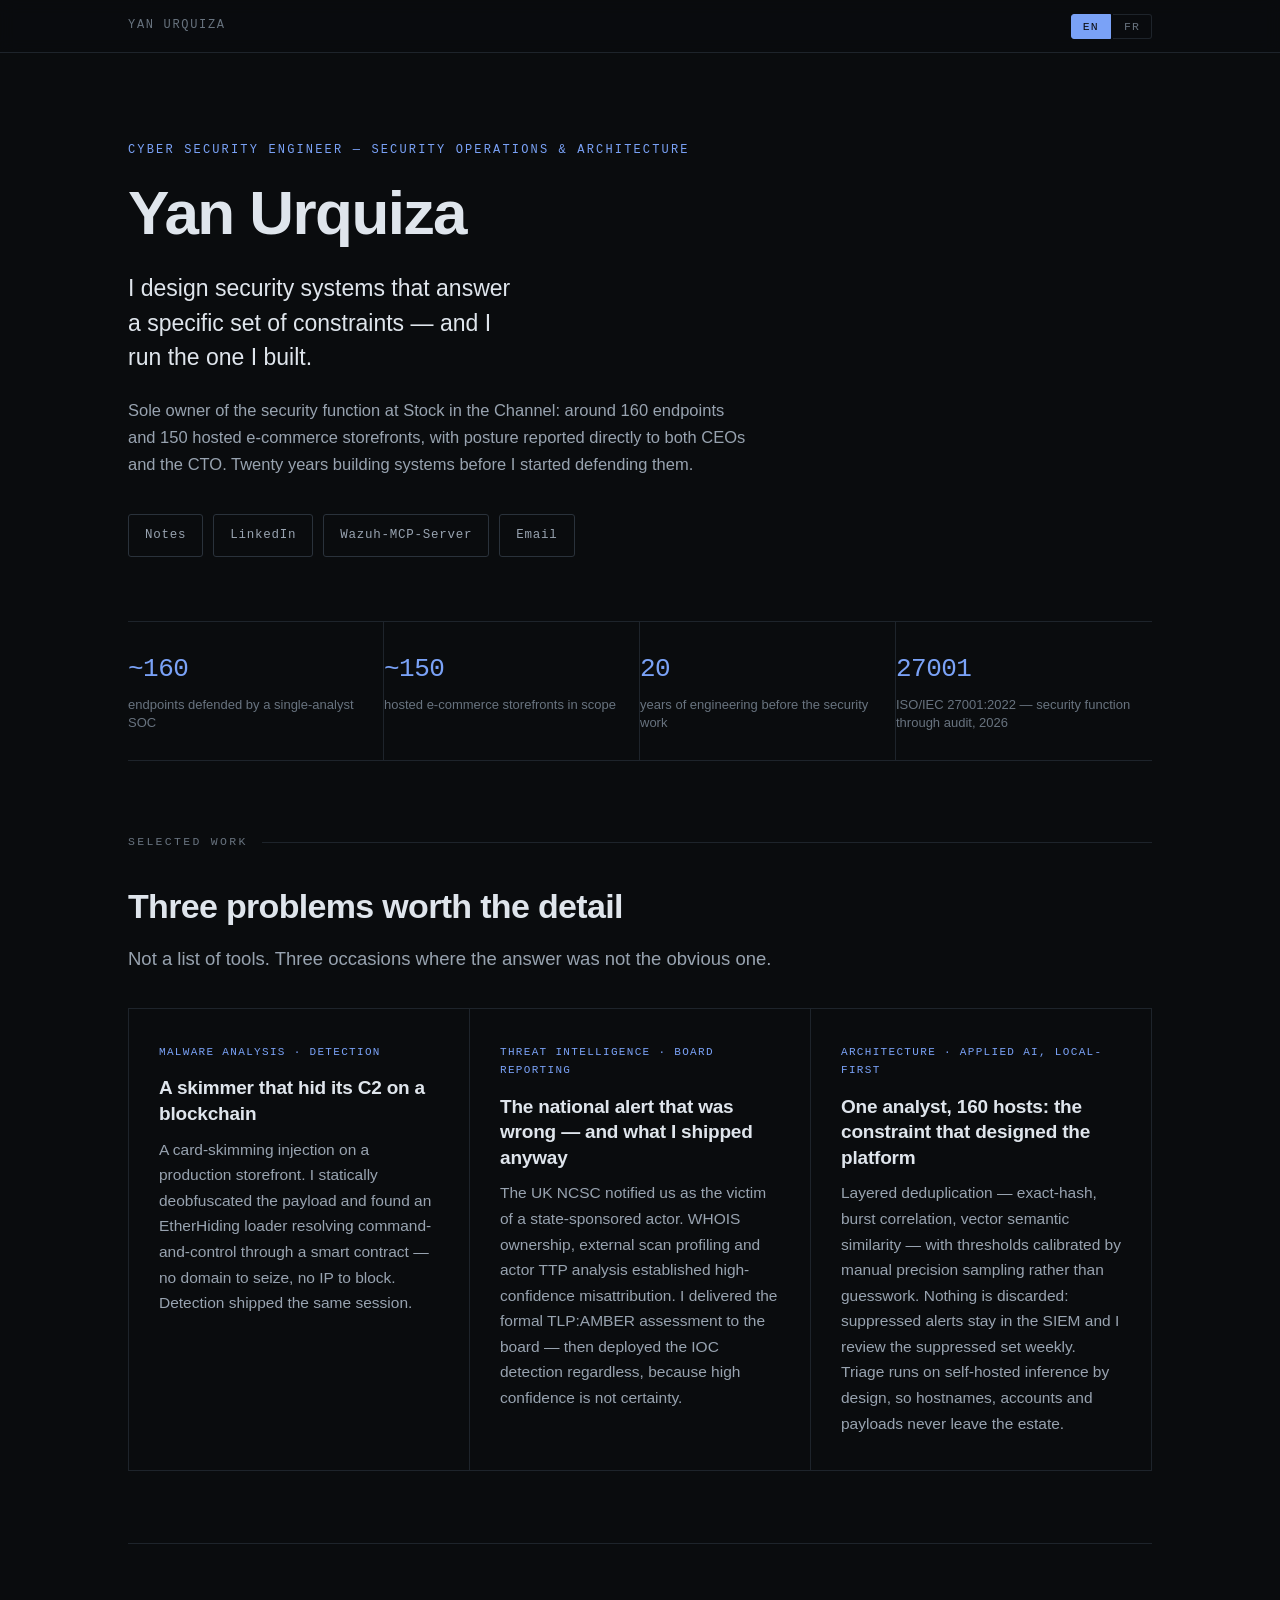
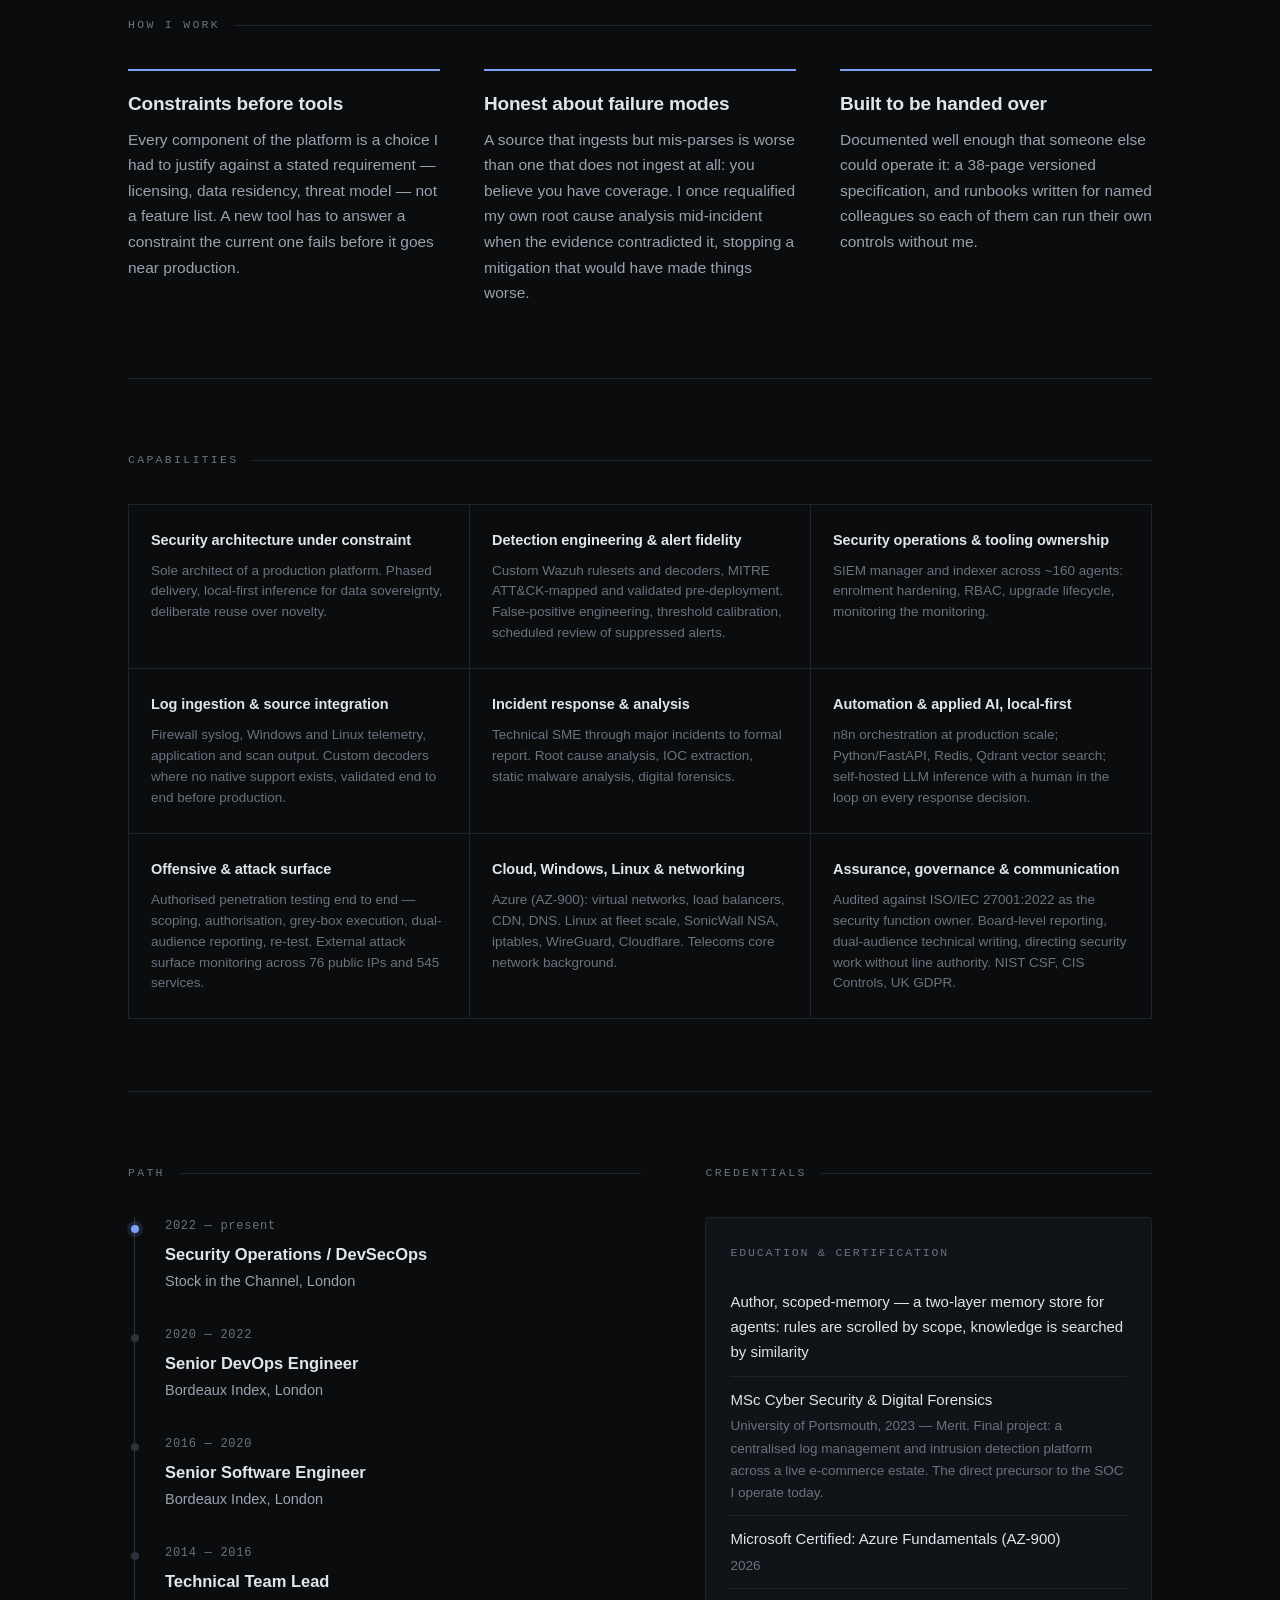
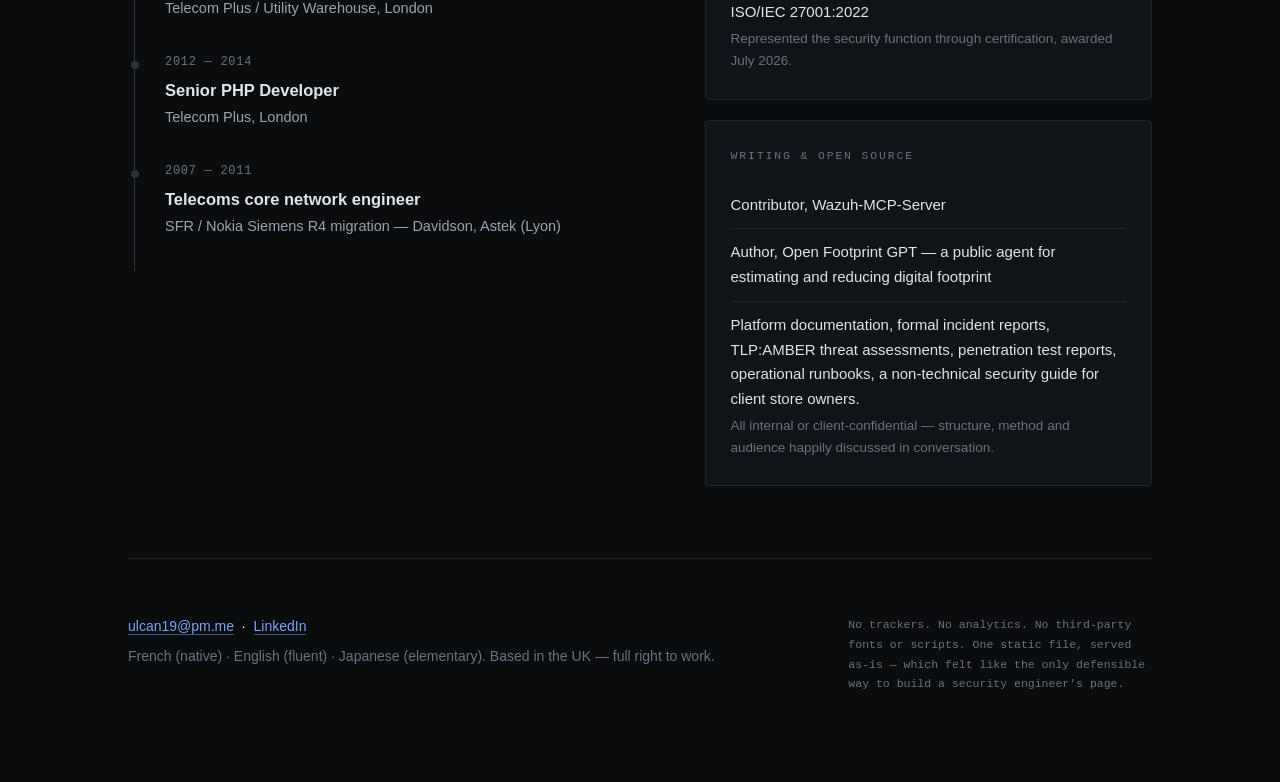
==== commit 5f75004e: "Update index.html" ====
--- a/index.html
+++ b/index.html
@@ -149,6 +149,7 @@
      data-en="Sole owner of the security function at Stock in the Channel: around 160 endpoints and 150 hosted e-commerce storefronts, with posture reported directly to both CEOs and the CTO. Twenty years building systems before I started defending them."
      data-fr="Seul responsable de la fonction sécurité chez Stock in the Channel : environ 160 postes et 150 boutiques e-commerce hébergées, avec un reporting de la posture directement aux deux PDG et au CTO. Vingt ans à construire des systèmes avant de les défendre."></p>
   <nav class="cta">
+    <a href="/notes/" data-en="Notes" data-fr="Notes"></a>
     <a href="https://uk.linkedin.com/in/yanurquiza" rel="me">LinkedIn</a>
     <a href="https://github.com/gensecaihq/Wazuh-MCP-Server" rel="noopener">Wazuh-MCP-Server</a>
     <a href="mailto:ulcan19@pm.me" data-en="Email" data-fr="Écrire"></a>
@@ -315,6 +316,7 @@
       <div class="card" style="margin-bottom:20px">
         <h4 data-en="Education &amp; certification" data-fr="Formation et certifications"></h4>
         <ul class="clean">
+          <li data-en="Author, scoped-memory — a two-layer memory store for agents: rules are scrolled by scope, knowledge is searched by similarity" data-fr="Auteur de scoped-memory — mémoire d'agent à deux couches : les règles se scrollent par portée, les connaissances se cherchent par similarité"></li>
           <li>MSc Cyber Security &amp; Digital Forensics
             <span data-en="University of Portsmouth, 2023 — Merit. Final project: a centralised log management and intrusion detection platform across a live e-commerce estate. The direct precursor to the SOC I operate today."
                   data-fr="University of Portsmouth, 2023 — mention Merit. Projet de fin d'études : plateforme centralisée de gestion des logs et de détection d'intrusion sur un parc e-commerce en production. Le précurseur direct du SOC que j'opère aujourd'hui."></span>
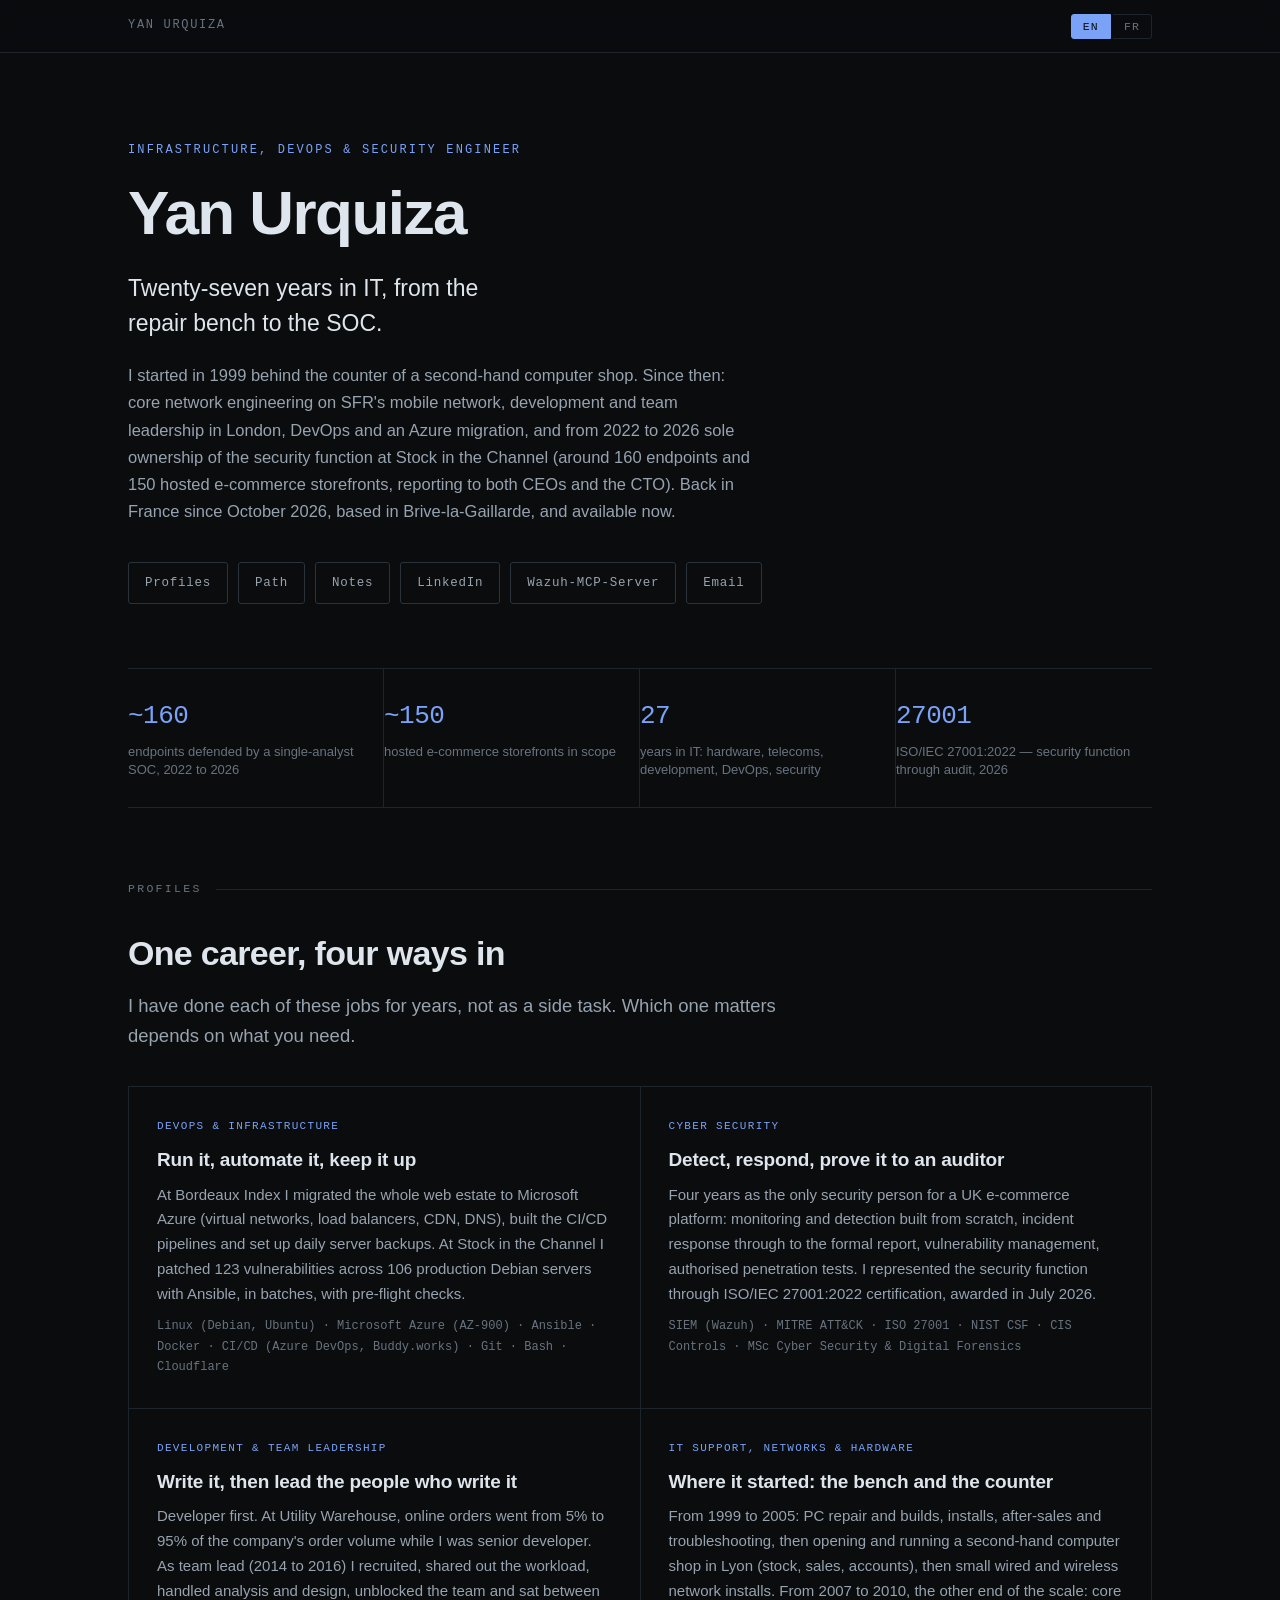
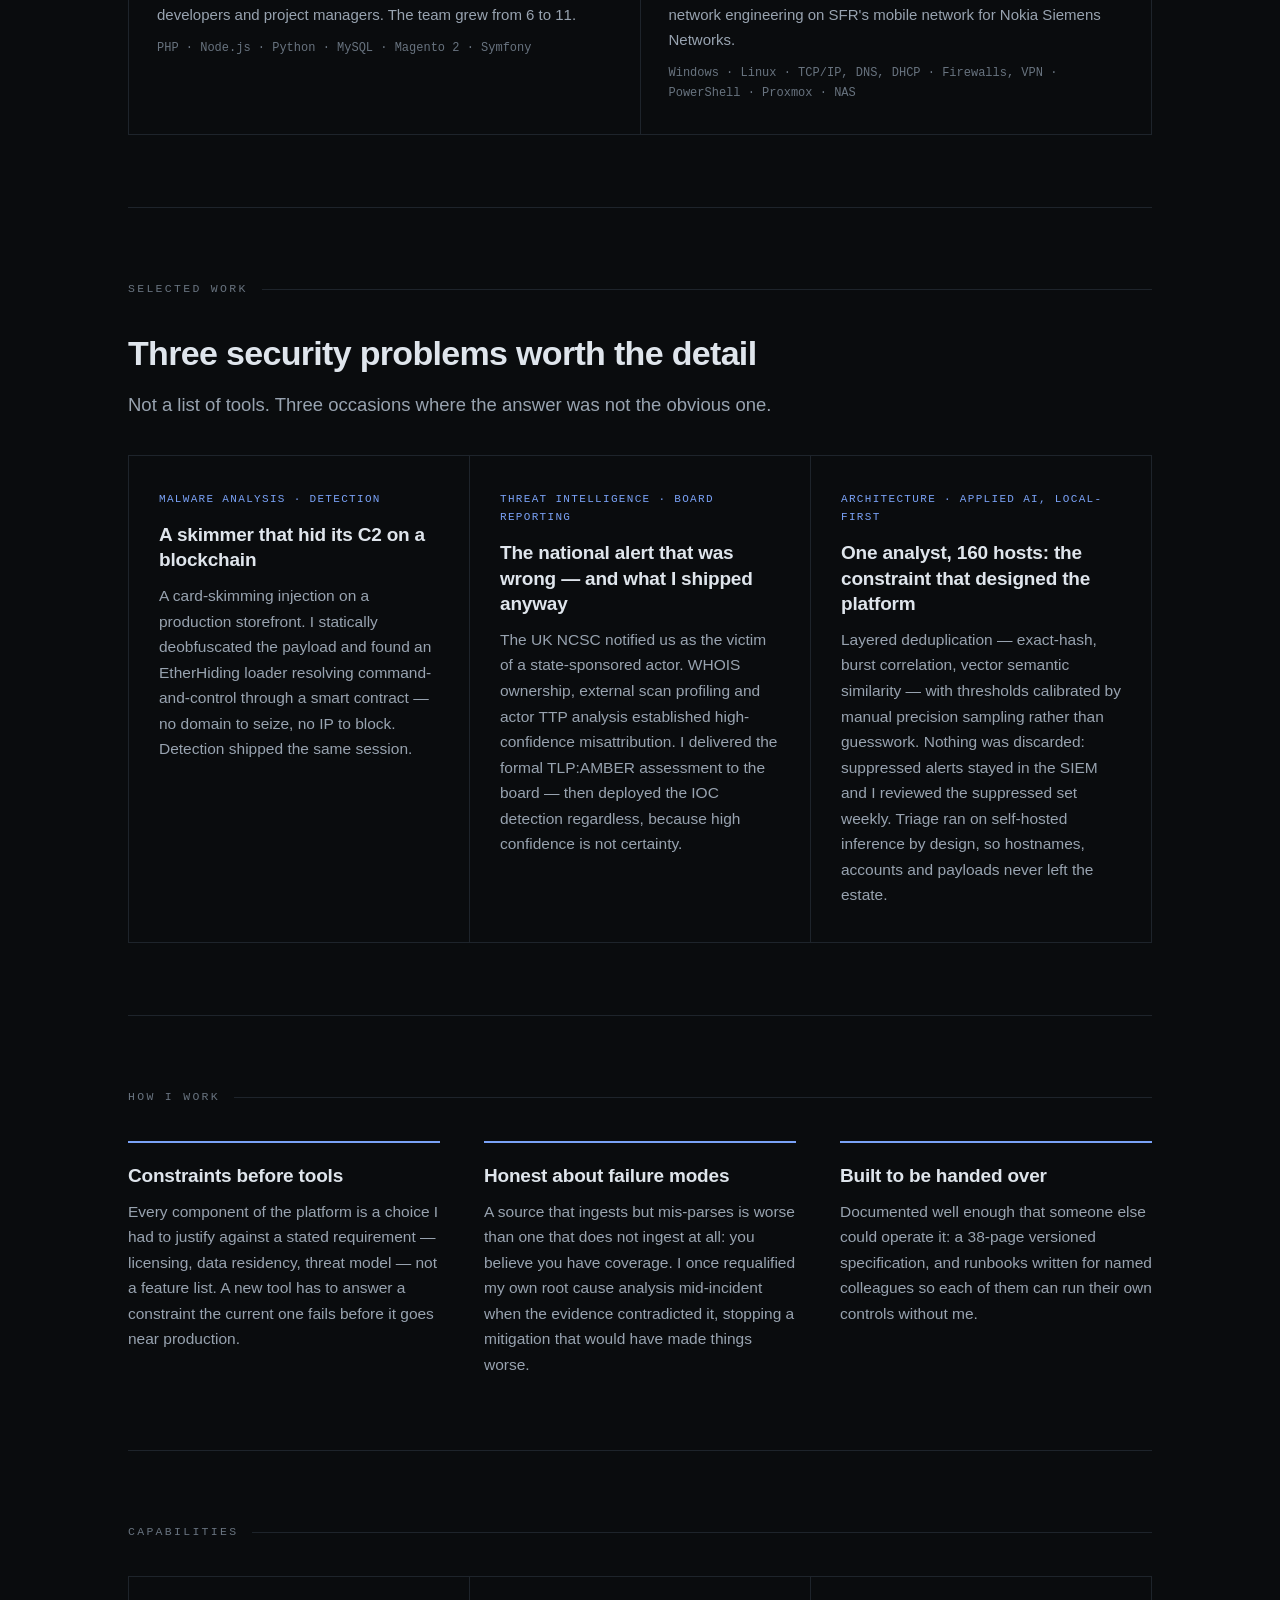
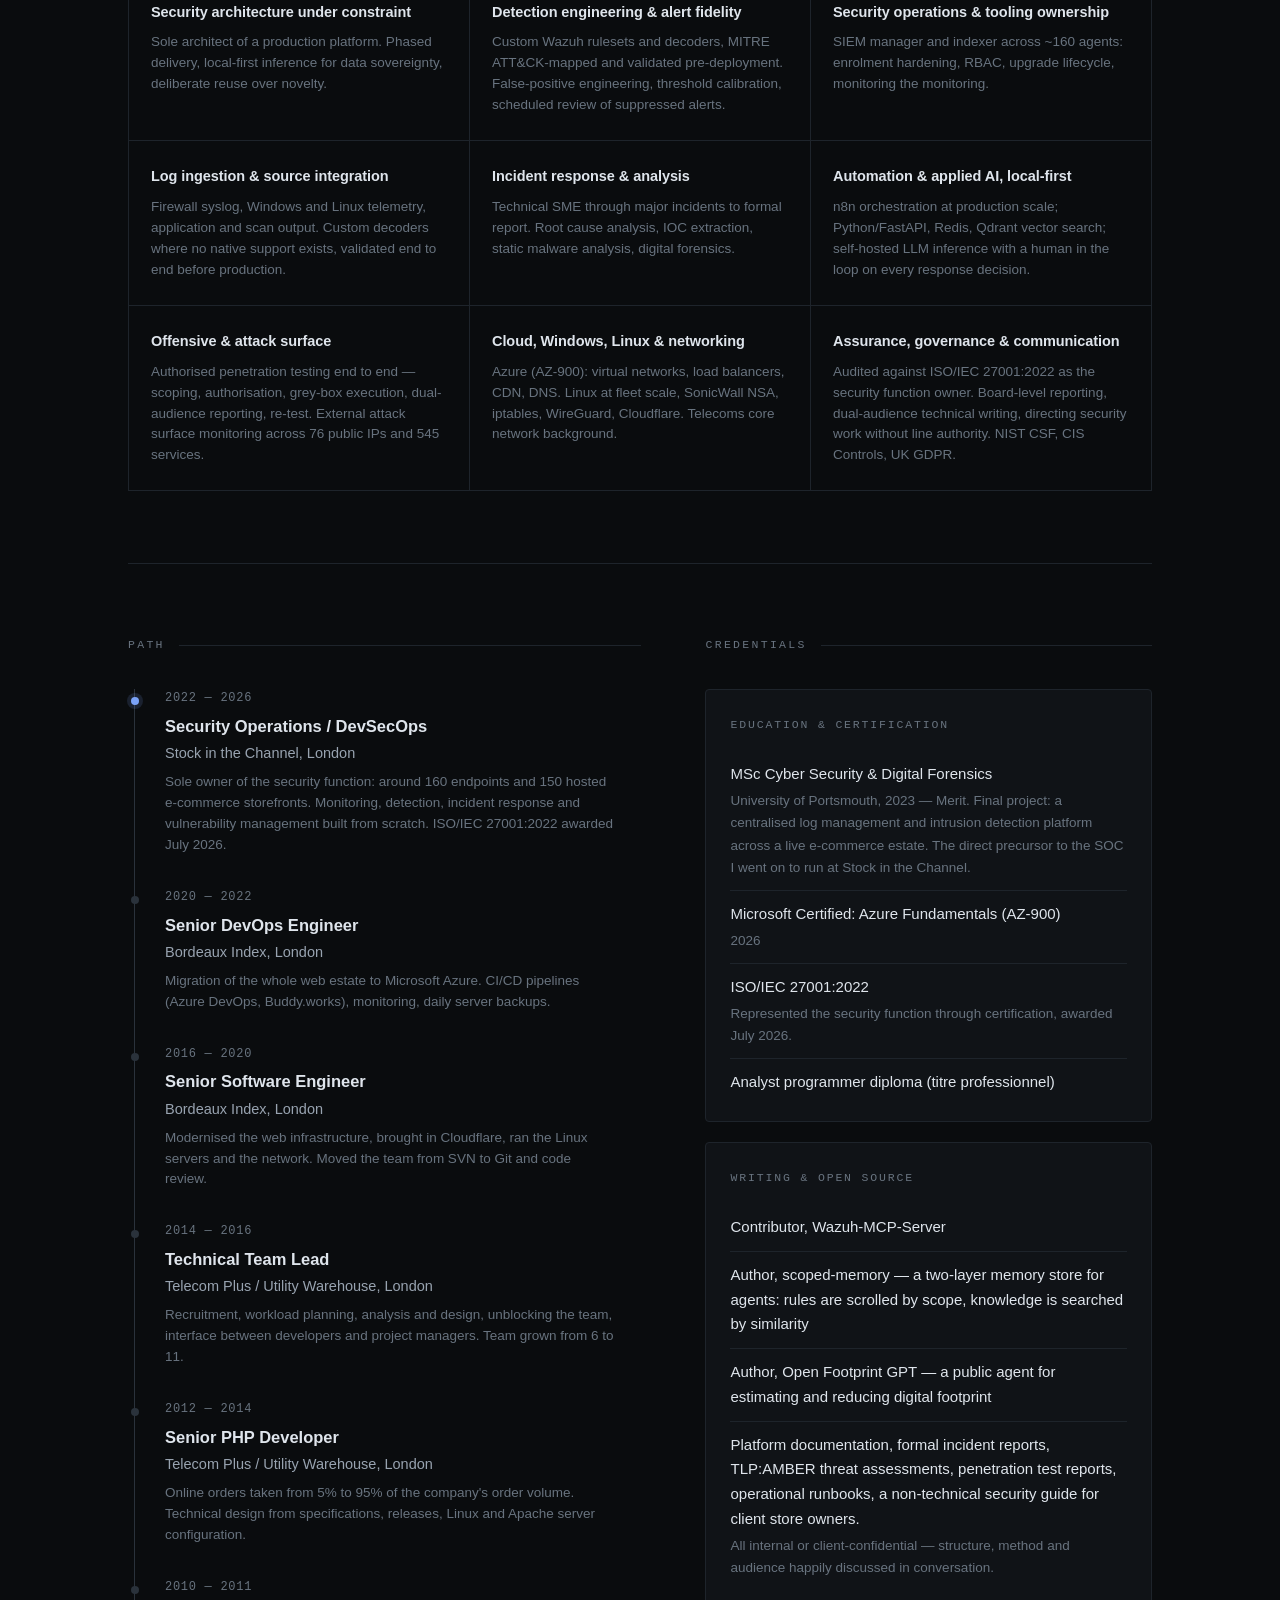
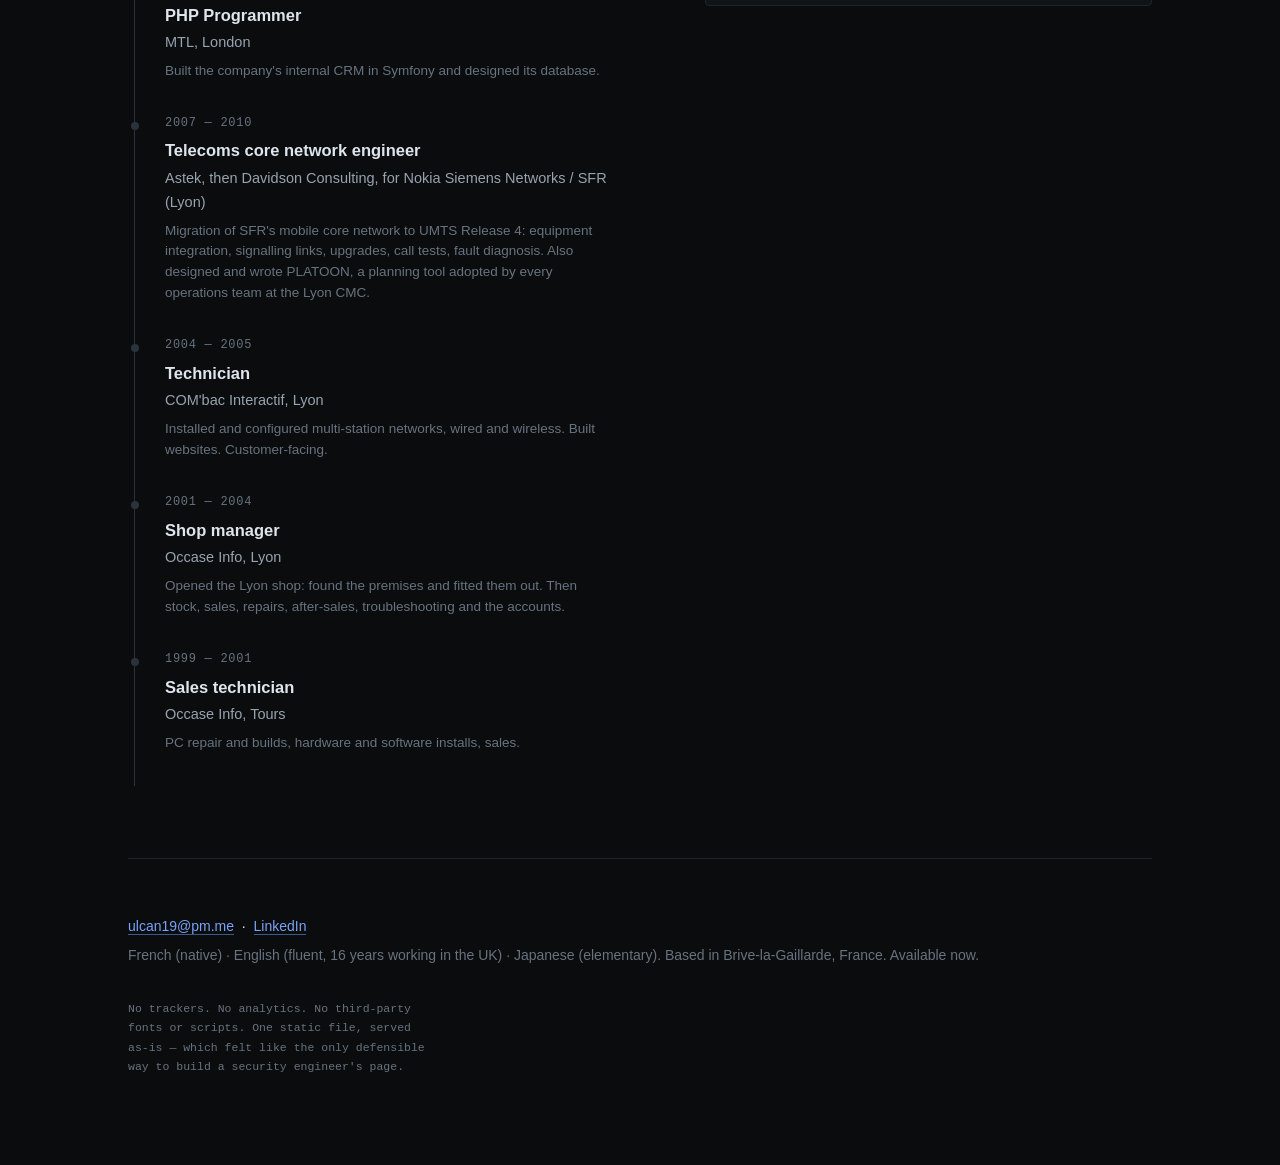
==== commit a99e3b08: "Refonte généraliste de la page d'accueil (FR/EN) - Positionnement : Ingénieur Infrastructure, DevOps" ====
--- a/index.html
+++ b/index.html
@@ -3,11 +3,11 @@
 <head>
 <meta charset="utf-8">
 <meta name="viewport" content="width=device-width, initial-scale=1">
-<title>Yan Urquiza — Cyber Security Engineer</title>
-<meta name="description" content="Cyber security engineer. Security operations, detection engineering and security architecture. Sole owner of the security function at Stock in the Channel.">
+<title>Yan Urquiza — Infrastructure, DevOps &amp; Security Engineer</title>
+<meta name="description" content="Infrastructure, DevOps and security engineer. Twenty-seven years in IT: hardware and support, telecoms core network, development and team leadership, DevOps, security operations. Based in Brive-la-Gaillarde, France.">
 <meta name="robots" content="index, follow">
-<meta property="og:title" content="Yan Urquiza — Cyber Security Engineer">
-<meta property="og:description" content="I design security systems that answer a specific set of constraints — and I run the one I built.">
+<meta property="og:title" content="Yan Urquiza — Infrastructure, DevOps &amp; Security Engineer">
+<meta property="og:description" content="Twenty-seven years in IT, from the repair bench to the SOC. Based in Brive-la-Gaillarde, France.">
 <meta property="og:type" content="profile">
 <!-- STYLE:START -->
 <style>
@@ -104,6 +104,16 @@
 .tl-date{font-family:var(--mono);font-size:12px;color:var(--fg-faint);letter-spacing:.06em;display:block;margin-bottom:4px}
 .tl-role{font-size:16.5px;font-weight:600;margin:0 0 2px}
 .tl-org{font-size:14.5px;color:var(--fg-dim);margin:0}
+.tl-desc{font-size:13.5px;color:var(--fg-faint);line-height:1.55;margin:6px 0 0;max-width:60ch}
+
+/* profiles */
+.profiles{display:grid;gap:1px;background:var(--line);border:1px solid var(--line);margin-top:34px}
+@media(min-width:760px){.profiles{grid-template-columns:1fr 1fr}}
+.profile{background:var(--bg);padding:30px 28px}
+.profile .tag{font-family:var(--mono);font-size:11px;letter-spacing:.12em;text-transform:uppercase;color:var(--accent);margin:0 0 12px}
+.profile p{color:var(--fg-dim);font-size:15px;margin:0 0 10px}
+.profile p:last-child{margin:0}
+.profile .kw{font-family:var(--mono);font-size:12px;color:var(--fg-faint);line-height:1.7}
 
 /* two col */
 .two{display:grid;gap:44px}
@@ -139,18 +149,20 @@
 
 <header class="hero">
   <p class="eyebrow"
-     data-en="Cyber Security Engineer — Security Operations &amp; Architecture"
-     data-fr="Ingénieur cybersécurité — Sécurité opérationnelle et architecture"></p>
+     data-en="Infrastructure, DevOps &amp; Security Engineer"
+     data-fr="Ingénieur Infrastructure, DevOps &amp; Sécurité"></p>
   <h1>Yan Urquiza</h1>
   <p class="tagline"
-     data-en="I design security systems that answer a specific set of constraints — and I run the one I built."
-     data-fr="Je conçois des systèmes de sécurité qui répondent à un jeu de contraintes précis. J'opère celui que j'ai construit."></p>
+     data-en="Twenty-seven years in IT, from the repair bench to the SOC."
+     data-fr="Vingt-sept ans d'informatique, de l'atelier au SOC."></p>
   <p class="sub"
-     data-en="Sole owner of the security function at Stock in the Channel: around 160 endpoints and 150 hosted e-commerce storefronts, with posture reported directly to both CEOs and the CTO. Twenty years building systems before I started defending them."
-     data-fr="Seul responsable de la fonction sécurité chez Stock in the Channel : environ 160 postes et 150 boutiques e-commerce hébergées, avec un reporting de la posture directement aux deux PDG et au CTO. Vingt ans à construire des systèmes avant de les défendre."></p>
+     data-en="I started in 1999 behind the counter of a second-hand computer shop. Since then: core network engineering on SFR's mobile network, development and team leadership in London, DevOps and an Azure migration, and from 2022 to 2026 sole ownership of the security function at Stock in the Channel (around 160 endpoints and 150 hosted e-commerce storefronts, reporting to both CEOs and the CTO). Back in France since October 2026, based in Brive-la-Gaillarde, and available now."
+     data-fr="J'ai commencé en 1999 derrière le comptoir d'un magasin d'informatique d'occasion. Depuis : le cœur de réseau mobile de SFR, le développement et l'encadrement d'équipe à Londres, le DevOps et une migration vers Azure, et de 2022 à 2026 la responsabilité, seul, de la fonction sécurité de Stock in the Channel (environ 160 postes et 150 boutiques e-commerce hébergées, reporting aux deux PDG et au CTO). Rentré en France en octobre 2026, je suis installé à Brive-la-Gaillarde et disponible immédiatement."></p>
   <nav class="cta">
+    <a href="#profiles" data-en="Profiles" data-fr="Profils"></a>
+    <a href="#path" data-en="Path" data-fr="Parcours"></a>
     <a href="/notes/" data-en="Notes" data-fr="Notes"></a>
-    <a href="https://uk.linkedin.com/in/yanurquiza" rel="me">LinkedIn</a>
+    <a href="https://www.linkedin.com/in/yanurquiza/" rel="me">LinkedIn</a>
     <a href="https://github.com/gensecaihq/Wazuh-MCP-Server" rel="noopener">Wazuh-MCP-Server</a>
     <a href="mailto:ulcan19@pm.me" data-en="Email" data-fr="Écrire"></a>
   </nav>
@@ -159,15 +171,15 @@
 <div class="stats">
   <div class="stat">
     <span class="n">~160</span>
-    <span class="l" data-en="endpoints defended by a single-analyst SOC" data-fr="postes défendus par un SOC à un seul analyste"></span>
+    <span class="l" data-en="endpoints defended by a single-analyst SOC, 2022 to 2026" data-fr="postes défendus par un SOC à un seul analyste, de 2022 à 2026"></span>
   </div>
   <div class="stat">
     <span class="n">~150</span>
     <span class="l" data-en="hosted e-commerce storefronts in scope" data-fr="boutiques e-commerce hébergées dans le périmètre"></span>
   </div>
   <div class="stat">
-    <span class="n">20</span>
-    <span class="l" data-en="years of engineering before the security work" data-fr="ans d'ingénierie avant le travail de sécurité"></span>
+    <span class="n">27</span>
+    <span class="l" data-en="years in IT: hardware, telecoms, development, DevOps, security" data-fr="ans d'informatique : matériel, télécom, développement, DevOps, sécurité"></span>
   </div>
   <div class="stat">
     <span class="n">27001</span>
@@ -175,9 +187,46 @@
   </div>
 </div>
 
+<section id="profiles">
+  <p class="sec-label" data-en="Profiles" data-fr="Profils"></p>
+  <h2 data-en="One career, four ways in" data-fr="Un parcours, quatre portes d'entrée"></h2>
+  <p class="lead" data-en="I have done each of these jobs for years, not as a side task. Which one matters depends on what you need."
+     data-fr="J'ai exercé chacun de ces métiers pendant des années, pas en appoint. Celui qui compte dépend de votre besoin."></p>
+  <div class="profiles">
+    <article class="profile">
+      <p class="tag" data-en="DevOps &amp; infrastructure" data-fr="DevOps et infrastructure"></p>
+      <h3 data-en="Run it, automate it, keep it up" data-fr="Exploiter, automatiser, maintenir en service"></h3>
+      <p data-en="At Bordeaux Index I migrated the whole web estate to Microsoft Azure (virtual networks, load balancers, CDN, DNS), built the CI/CD pipelines and set up daily server backups. At Stock in the Channel I patched 123 vulnerabilities across 106 production Debian servers with Ansible, in batches, with pre-flight checks."
+         data-fr="Chez Bordeaux Index, j'ai migré tout le parc web vers Microsoft Azure (réseaux virtuels, répartiteurs de charge, CDN, DNS), construit les chaînes CI/CD et mis en place les sauvegardes journalières des serveurs. Chez Stock in the Channel, j'ai corrigé 123 vulnérabilités sur 106 serveurs Debian en production avec Ansible, par lots, avec contrôles préalables."></p>
+      <p class="kw">Linux (Debian, Ubuntu) · Microsoft Azure (AZ-900) · Ansible · Docker · CI/CD (Azure DevOps, Buddy.works) · Git · Bash · Cloudflare</p>
+    </article>
+    <article class="profile">
+      <p class="tag" data-en="Cyber security" data-fr="Cybersécurité"></p>
+      <h3 data-en="Detect, respond, prove it to an auditor" data-fr="Détecter, répondre, le prouver à un auditeur"></h3>
+      <p data-en="Four years as the only security person for a UK e-commerce platform: monitoring and detection built from scratch, incident response through to the formal report, vulnerability management, authorised penetration tests. I represented the security function through ISO/IEC 27001:2022 certification, awarded in July 2026."
+         data-fr="Quatre ans seul responsable de la sécurité d'une plateforme e-commerce britannique : supervision et détection construites de zéro, réponse à incident jusqu'au rapport formel, gestion des vulnérabilités, tests d'intrusion autorisés. J'ai représenté la fonction sécurité dans la certification ISO/IEC 27001:2022, obtenue en juillet 2026."></p>
+      <p class="kw">SIEM (Wazuh) · MITRE ATT&amp;CK · ISO 27001 · NIST CSF · CIS Controls · MSc Cyber Security &amp; Digital Forensics</p>
+    </article>
+    <article class="profile">
+      <p class="tag" data-en="Development &amp; team leadership" data-fr="Développement et encadrement"></p>
+      <h3 data-en="Write it, then lead the people who write it" data-fr="Écrire le code, puis encadrer ceux qui l'écrivent"></h3>
+      <p data-en="Developer first. At Utility Warehouse, online orders went from 5% to 95% of the company's order volume while I was senior developer. As team lead (2014 to 2016) I recruited, shared out the workload, handled analysis and design, unblocked the team and sat between developers and project managers. The team grew from 6 to 11."
+         data-fr="Développeur d'abord. Chez Utility Warehouse, les commandes en ligne sont passées de 5 % à 95 % du volume de l'entreprise quand j'étais développeur senior. Team lead de 2014 à 2016, j'ai recruté, réparti la charge, pris en main l'analyse et la conception, débloqué l'équipe et fait l'interface entre développeurs et chefs de projet. L'équipe est passée de 6 à 11 personnes."></p>
+      <p class="kw">PHP · Node.js · Python · MySQL · Magento 2 · Symfony</p>
+    </article>
+    <article class="profile">
+      <p class="tag" data-en="IT support, networks &amp; hardware" data-fr="Support, réseaux et matériel"></p>
+      <h3 data-en="Where it started: the bench and the counter" data-fr="Là où tout a commencé : l'atelier et le comptoir"></h3>
+      <p data-en="From 1999 to 2005: PC repair and builds, installs, after-sales and troubleshooting, then opening and running a second-hand computer shop in Lyon (stock, sales, accounts), then small wired and wireless network installs. From 2007 to 2010, the other end of the scale: core network engineering on SFR's mobile network for Nokia Siemens Networks."
+         data-fr="De 1999 à 2005 : réparation et montage de PC, installation, SAV et dépannage, puis l'ouverture et la tenue d'un magasin d'informatique d'occasion à Lyon (stock, vente, comptabilité), puis l'installation de petits réseaux filaires et sans fil. De 2007 à 2010, l'autre bout de l'échelle : le cœur de réseau mobile de SFR, pour Nokia Siemens Networks."></p>
+      <p class="kw">Windows · Linux · TCP/IP, DNS, DHCP · <span data-en="Firewalls, VPN" data-fr="Pare-feux, VPN"></span> · PowerShell · Proxmox · NAS</p>
+    </article>
+  </div>
+</section>
+
 <section id="work">
   <p class="sec-label" data-en="Selected work" data-fr="Travaux choisis"></p>
-  <h2 data-en="Three problems worth the detail" data-fr="Trois problèmes qui méritent le détail"></h2>
+  <h2 data-en="Three security problems worth the detail" data-fr="Trois problèmes de sécurité qui méritent le détail"></h2>
   <p class="lead" data-en="Not a list of tools. Three occasions where the answer was not the obvious one."
      data-fr="Pas une liste d'outils. Trois occasions où la bonne réponse n'était pas l'évidente."></p>
   <div class="cases" style="margin-top:34px">
@@ -196,8 +245,8 @@
     <article class="case">
       <p class="tag" data-en="Architecture · Applied AI, local-first" data-fr="Architecture · IA appliquée, en local"></p>
       <h3 data-en="One analyst, 160 hosts: the constraint that designed the platform" data-fr="Un analyste, 160 hôtes : la contrainte qui a conçu la plateforme"></h3>
-      <p data-en="Layered deduplication — exact-hash, burst correlation, vector semantic similarity — with thresholds calibrated by manual precision sampling rather than guesswork. Nothing is discarded: suppressed alerts stay in the SIEM and I review the suppressed set weekly. Triage runs on self-hosted inference by design, so hostnames, accounts and payloads never leave the estate."
-         data-fr="Déduplication en couches — hash exact, corrélation de rafales, similarité sémantique vectorielle — seuils calibrés par échantillonnage manuel plutôt qu'au jugé. Rien n'est jeté : les alertes supprimées restent dans le SIEM et je revois l'ensemble chaque semaine. Le triage tourne sur de l'inférence auto-hébergée par conception : noms d'hôtes, comptes et charges utiles ne quittent jamais le parc."></p>
+      <p data-en="Layered deduplication — exact-hash, burst correlation, vector semantic similarity — with thresholds calibrated by manual precision sampling rather than guesswork. Nothing was discarded: suppressed alerts stayed in the SIEM and I reviewed the suppressed set weekly. Triage ran on self-hosted inference by design, so hostnames, accounts and payloads never left the estate."
+         data-fr="Déduplication en couches — hash exact, corrélation de rafales, similarité sémantique vectorielle — seuils calibrés par échantillonnage manuel plutôt qu'au jugé. Rien n'était jeté : les alertes supprimées restaient dans le SIEM et je revoyais l'ensemble chaque semaine. Le triage tournait sur de l'inférence auto-hébergée par conception : noms d'hôtes, comptes et charges utiles ne quittaient jamais le parc."></p>
     </article>
   </div>
 </section>
@@ -280,34 +329,64 @@
       <p class="sec-label" data-en="Path" data-fr="Parcours"></p>
       <div class="tl">
         <div class="tl-item now">
-          <span class="tl-date">2022 — <span data-en="present" data-fr="aujourd'hui"></span></span>
+          <span class="tl-date">2022 — 2026</span>
           <p class="tl-role">Security Operations / DevSecOps</p>
           <p class="tl-org">Stock in the Channel, London</p>
+          <p class="tl-desc" data-en="Sole owner of the security function: around 160 endpoints and 150 hosted e-commerce storefronts. Monitoring, detection, incident response and vulnerability management built from scratch. ISO/IEC 27001:2022 awarded July 2026." data-fr="Seul responsable de la fonction sécurité : environ 160 postes et 150 boutiques e-commerce hébergées. Supervision, détection, réponse à incident et gestion des vulnérabilités construites de zéro. ISO/IEC 27001:2022 obtenue en juillet 2026."></p>
         </div>
         <div class="tl-item">
           <span class="tl-date">2020 — 2022</span>
           <p class="tl-role">Senior DevOps Engineer</p>
           <p class="tl-org">Bordeaux Index, London</p>
+          <p class="tl-desc" data-en="Migration of the whole web estate to Microsoft Azure. CI/CD pipelines (Azure DevOps, Buddy.works), monitoring, daily server backups." data-fr="Migration de tout le parc web vers Microsoft Azure. Chaînes CI/CD (Azure DevOps, Buddy.works), supervision, sauvegardes journalières des serveurs."></p>
         </div>
         <div class="tl-item">
           <span class="tl-date">2016 — 2020</span>
           <p class="tl-role">Senior Software Engineer</p>
           <p class="tl-org">Bordeaux Index, London</p>
+          <p class="tl-desc" data-en="Modernised the web infrastructure, brought in Cloudflare, ran the Linux servers and the network. Moved the team from SVN to Git and code review." data-fr="Modernisation de l'infrastructure web, intégration de Cloudflare, gestion des serveurs Linux et du réseau. Passage de l'équipe de SVN à Git, avec revue de code."></p>
         </div>
         <div class="tl-item">
           <span class="tl-date">2014 — 2016</span>
           <p class="tl-role">Technical Team Lead</p>
           <p class="tl-org">Telecom Plus / Utility Warehouse, London</p>
+          <p class="tl-desc" data-en="Recruitment, workload planning, analysis and design, unblocking the team, interface between developers and project managers. Team grown from 6 to 11." data-fr="Recrutement, répartition de la charge, analyse et conception, résolution des blocages de l'équipe, interface entre développeurs et chefs de projet. Équipe portée de 6 à 11 personnes."></p>
         </div>
         <div class="tl-item">
           <span class="tl-date">2012 — 2014</span>
           <p class="tl-role">Senior PHP Developer</p>
-          <p class="tl-org">Telecom Plus, London</p>
-        </div>
-        <div class="tl-item">
-          <span class="tl-date">2007 — 2011</span>
+          <p class="tl-org">Telecom Plus / Utility Warehouse, London</p>
+          <p class="tl-desc" data-en="Online orders taken from 5% to 95% of the company's order volume. Technical design from specifications, releases, Linux and Apache server configuration." data-fr="Commandes en ligne passées de 5 % à 95 % du volume de l'entreprise. Conception technique à partir des spécifications, mises en production, configuration des serveurs Linux et Apache."></p>
+        </div>
+        <div class="tl-item">
+          <span class="tl-date">2010 — 2011</span>
+          <p class="tl-role">PHP Programmer</p>
+          <p class="tl-org">MTL, London</p>
+          <p class="tl-desc" data-en="Built the company's internal CRM in Symfony and designed its database." data-fr="Développement du CRM interne de l'entreprise en Symfony, et conception de sa base de données."></p>
+        </div>
+        <div class="tl-item">
+          <span class="tl-date">2007 — 2010</span>
           <p class="tl-role" data-en="Telecoms core network engineer" data-fr="Ingénieur cœur de réseau télécom"></p>
-          <p class="tl-org" data-en="SFR / Nokia Siemens R4 migration — Davidson, Astek (Lyon)" data-fr="Migration SFR / Nokia Siemens R4 — Davidson, Astek (Lyon)"></p>
+          <p class="tl-org" data-en="Astek, then Davidson Consulting, for Nokia Siemens Networks / SFR (Lyon)" data-fr="Astek, puis Davidson Consulting, pour Nokia Siemens Networks / SFR (Lyon)"></p>
+          <p class="tl-desc" data-en="Migration of SFR's mobile core network to UMTS Release 4: equipment integration, signalling links, upgrades, call tests, fault diagnosis. Also designed and wrote PLATOON, a planning tool adopted by every operations team at the Lyon CMC." data-fr="Migration du cœur de réseau mobile de SFR vers l'UMTS Release 4 : intégration d'équipements, liens de signalisation, montées de version, tests d'appel, diagnostic de pannes. J'y ai aussi conçu et développé PLATOON, outil de planification adopté par toutes les équipes d'exploitation du CMC de Lyon."></p>
+        </div>
+        <div class="tl-item">
+          <span class="tl-date">2004 — 2005</span>
+          <p class="tl-role" data-en="Technician" data-fr="Technicien"></p>
+          <p class="tl-org">COM'bac Interactif, Lyon</p>
+          <p class="tl-desc" data-en="Installed and configured multi-station networks, wired and wireless. Built websites. Customer-facing." data-fr="Installation et configuration de réseaux multipostes, filaires et sans fil. Création de sites web. Relation client."></p>
+        </div>
+        <div class="tl-item">
+          <span class="tl-date">2001 — 2004</span>
+          <p class="tl-role" data-en="Shop manager" data-fr="Responsable de magasin"></p>
+          <p class="tl-org">Occase Info, Lyon</p>
+          <p class="tl-desc" data-en="Opened the Lyon shop: found the premises and fitted them out. Then stock, sales, repairs, after-sales, troubleshooting and the accounts." data-fr="Ouverture du magasin de Lyon : recherche et préparation du local. Puis gestion du stock, vente, réparation, SAV, assistance et dépannage, comptabilité."></p>
+        </div>
+        <div class="tl-item">
+          <span class="tl-date">1999 — 2001</span>
+          <p class="tl-role" data-en="Sales technician" data-fr="Technicien-vendeur"></p>
+          <p class="tl-org">Occase Info, Tours</p>
+          <p class="tl-desc" data-en="PC repair and builds, hardware and software installs, sales." data-fr="Réparation et montage de PC, installation de matériel et de logiciels, vente."></p>
         </div>
       </div>
     </div>
@@ -316,10 +395,9 @@
       <div class="card" style="margin-bottom:20px">
         <h4 data-en="Education &amp; certification" data-fr="Formation et certifications"></h4>
         <ul class="clean">
-          <li data-en="Author, scoped-memory — a two-layer memory store for agents: rules are scrolled by scope, knowledge is searched by similarity" data-fr="Auteur de scoped-memory — mémoire d'agent à deux couches : les règles se scrollent par portée, les connaissances se cherchent par similarité"></li>
           <li>MSc Cyber Security &amp; Digital Forensics
-            <span data-en="University of Portsmouth, 2023 — Merit. Final project: a centralised log management and intrusion detection platform across a live e-commerce estate. The direct precursor to the SOC I operate today."
-                  data-fr="University of Portsmouth, 2023 — mention Merit. Projet de fin d'études : plateforme centralisée de gestion des logs et de détection d'intrusion sur un parc e-commerce en production. Le précurseur direct du SOC que j'opère aujourd'hui."></span>
+            <span data-en="University of Portsmouth, 2023 — Merit. Final project: a centralised log management and intrusion detection platform across a live e-commerce estate. The direct precursor to the SOC I went on to run at Stock in the Channel."
+                  data-fr="University of Portsmouth, 2023 — mention Merit. Projet de fin d'études : plateforme centralisée de gestion des logs et de détection d'intrusion sur un parc e-commerce en production. Le précurseur direct du SOC que j'ai ensuite opéré chez Stock in the Channel."></span>
           </li>
           <li>Microsoft Certified: Azure Fundamentals (AZ-900)
             <span data-en="2026" data-fr="2026"></span>
@@ -327,12 +405,16 @@
           <li>ISO/IEC 27001:2022
             <span data-en="Represented the security function through certification, awarded July 2026." data-fr="Représentation de la fonction sécurité dans la certification, obtenue en juillet 2026."></span>
           </li>
+          <li data-en="Analyst programmer diploma (titre professionnel)" data-fr="Titre professionnel d'analyste programmeur">
+            <span>AFPA, Lyon, 2006</span>
+          </li>
         </ul>
       </div>
       <div class="card">
         <h4 data-en="Writing &amp; open source" data-fr="Écrits et open source"></h4>
         <ul class="clean">
           <li data-en="Contributor, Wazuh-MCP-Server" data-fr="Contributeur, Wazuh-MCP-Server"></li>
+          <li data-en="Author, scoped-memory — a two-layer memory store for agents: rules are scrolled by scope, knowledge is searched by similarity" data-fr="Auteur de scoped-memory — mémoire d'agent à deux couches : les règles se scrollent par portée, les connaissances se cherchent par similarité"></li>
           <li data-en="Author, Open Footprint GPT — a public agent for estimating and reducing digital footprint" data-fr="Auteur d'Open Footprint GPT — agent public d'estimation et de réduction de l'empreinte numérique"></li>
           <li data-en="Platform documentation, formal incident reports, TLP:AMBER threat assessments, penetration test reports, operational runbooks, a non-technical security guide for client store owners."
               data-fr="Documentation de plateforme, rapports d'incident formels, évaluations de menace TLP:AMBER, rapports de test d'intrusion, runbooks opérationnels, guide de sécurité non technique pour propriétaires de boutiques clientes.">
@@ -349,10 +431,10 @@
     <div>
       <p style="margin:0 0 6px;color:var(--fg)">
         <a href="mailto:ulcan19@pm.me">ulcan19@pm.me</a> &nbsp;·&nbsp;
-        <a href="https://uk.linkedin.com/in/yanurquiza" rel="me">LinkedIn</a>
+        <a href="https://www.linkedin.com/in/yanurquiza/" rel="me">LinkedIn</a>
       </p>
-      <p style="margin:0" data-en="French (native) · English (fluent) · Japanese (elementary). Based in the UK — full right to work."
-         data-fr="Français (langue maternelle) · Anglais (courant) · Japonais (notions). Basé au Royaume-Uni — plein droit de travail."></p>
+      <p style="margin:0" data-en="French (native) · English (fluent, 16 years working in the UK) · Japanese (elementary). Based in Brive-la-Gaillarde, France. Available now."
+         data-fr="Français (langue maternelle) · Anglais (courant, 16 ans de vie professionnelle au Royaume-Uni) · Japonais (notions). Installé à Brive-la-Gaillarde (Corrèze). Disponible immédiatement."></p>
     </div>
     <p class="foot-note"
        data-en="No trackers. No analytics. No third-party fonts or scripts. One static file, served as-is — which felt like the only defensible way to build a security engineer's page."
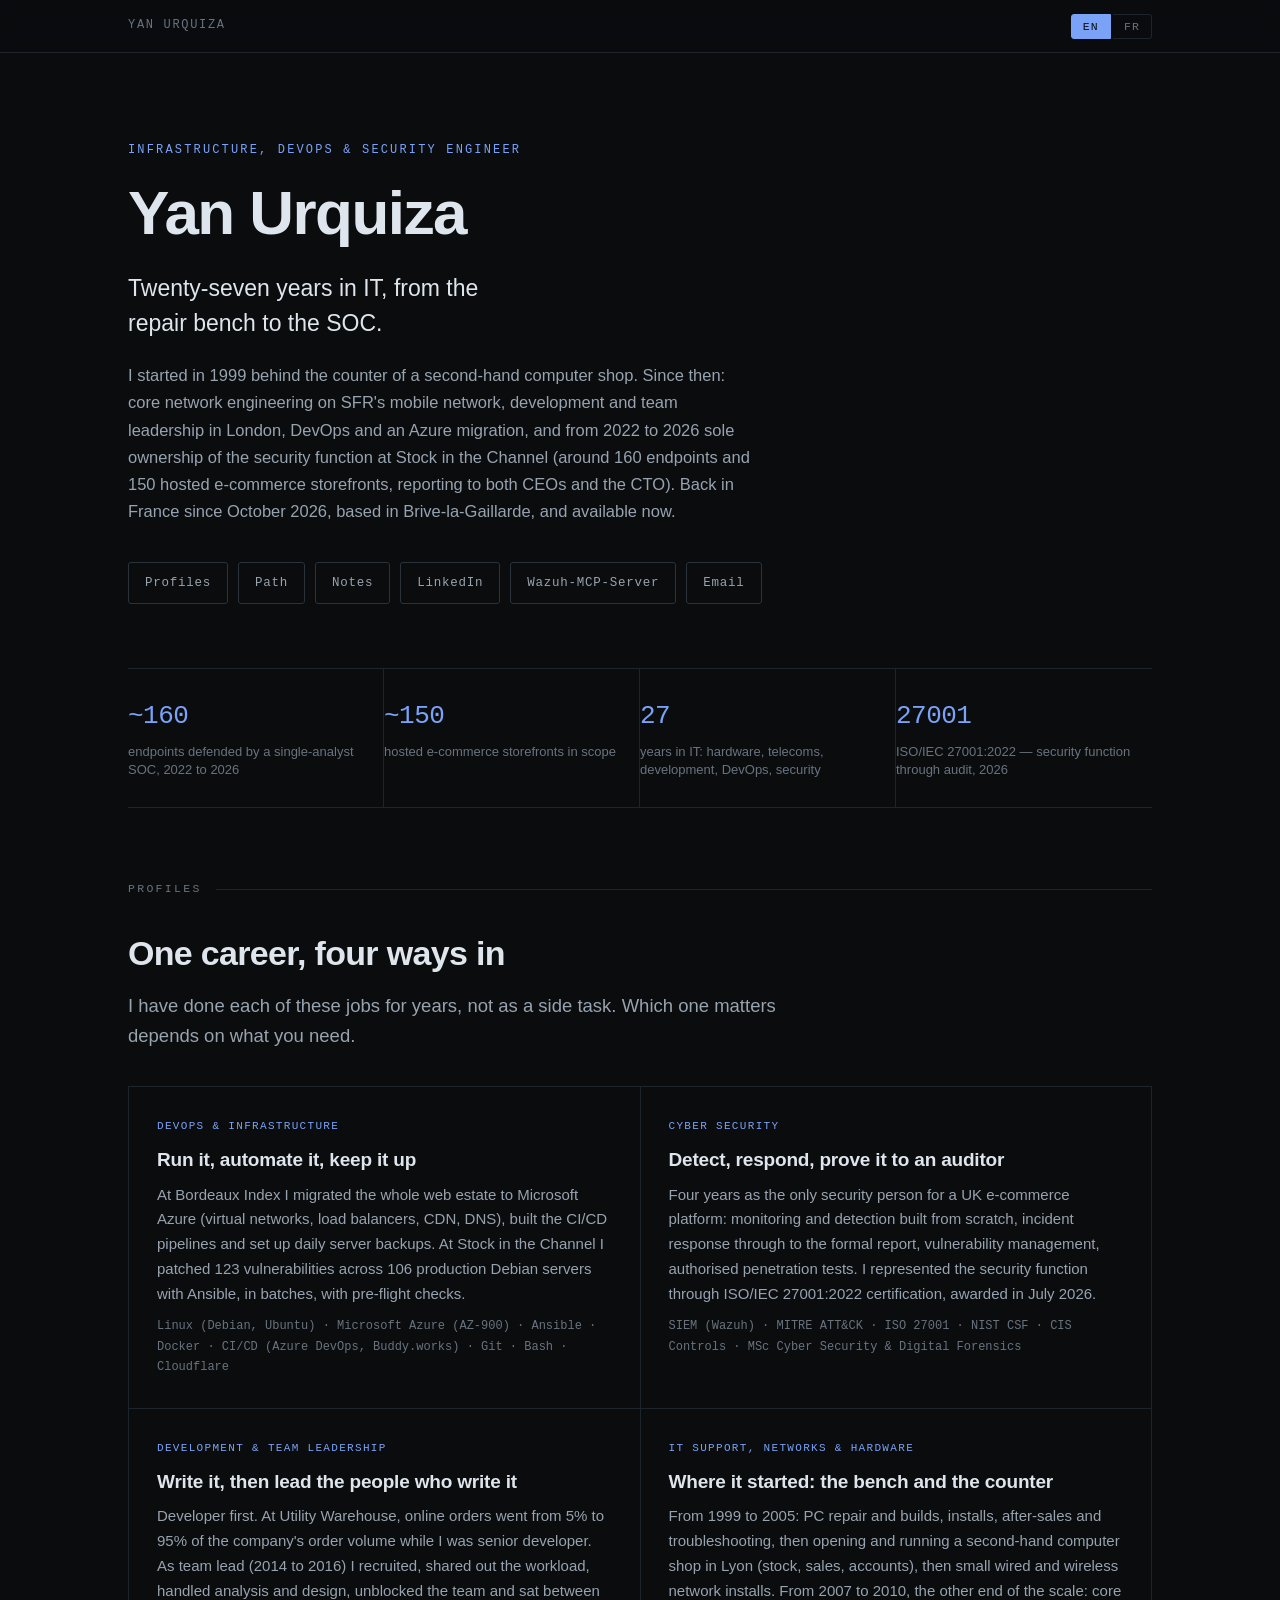
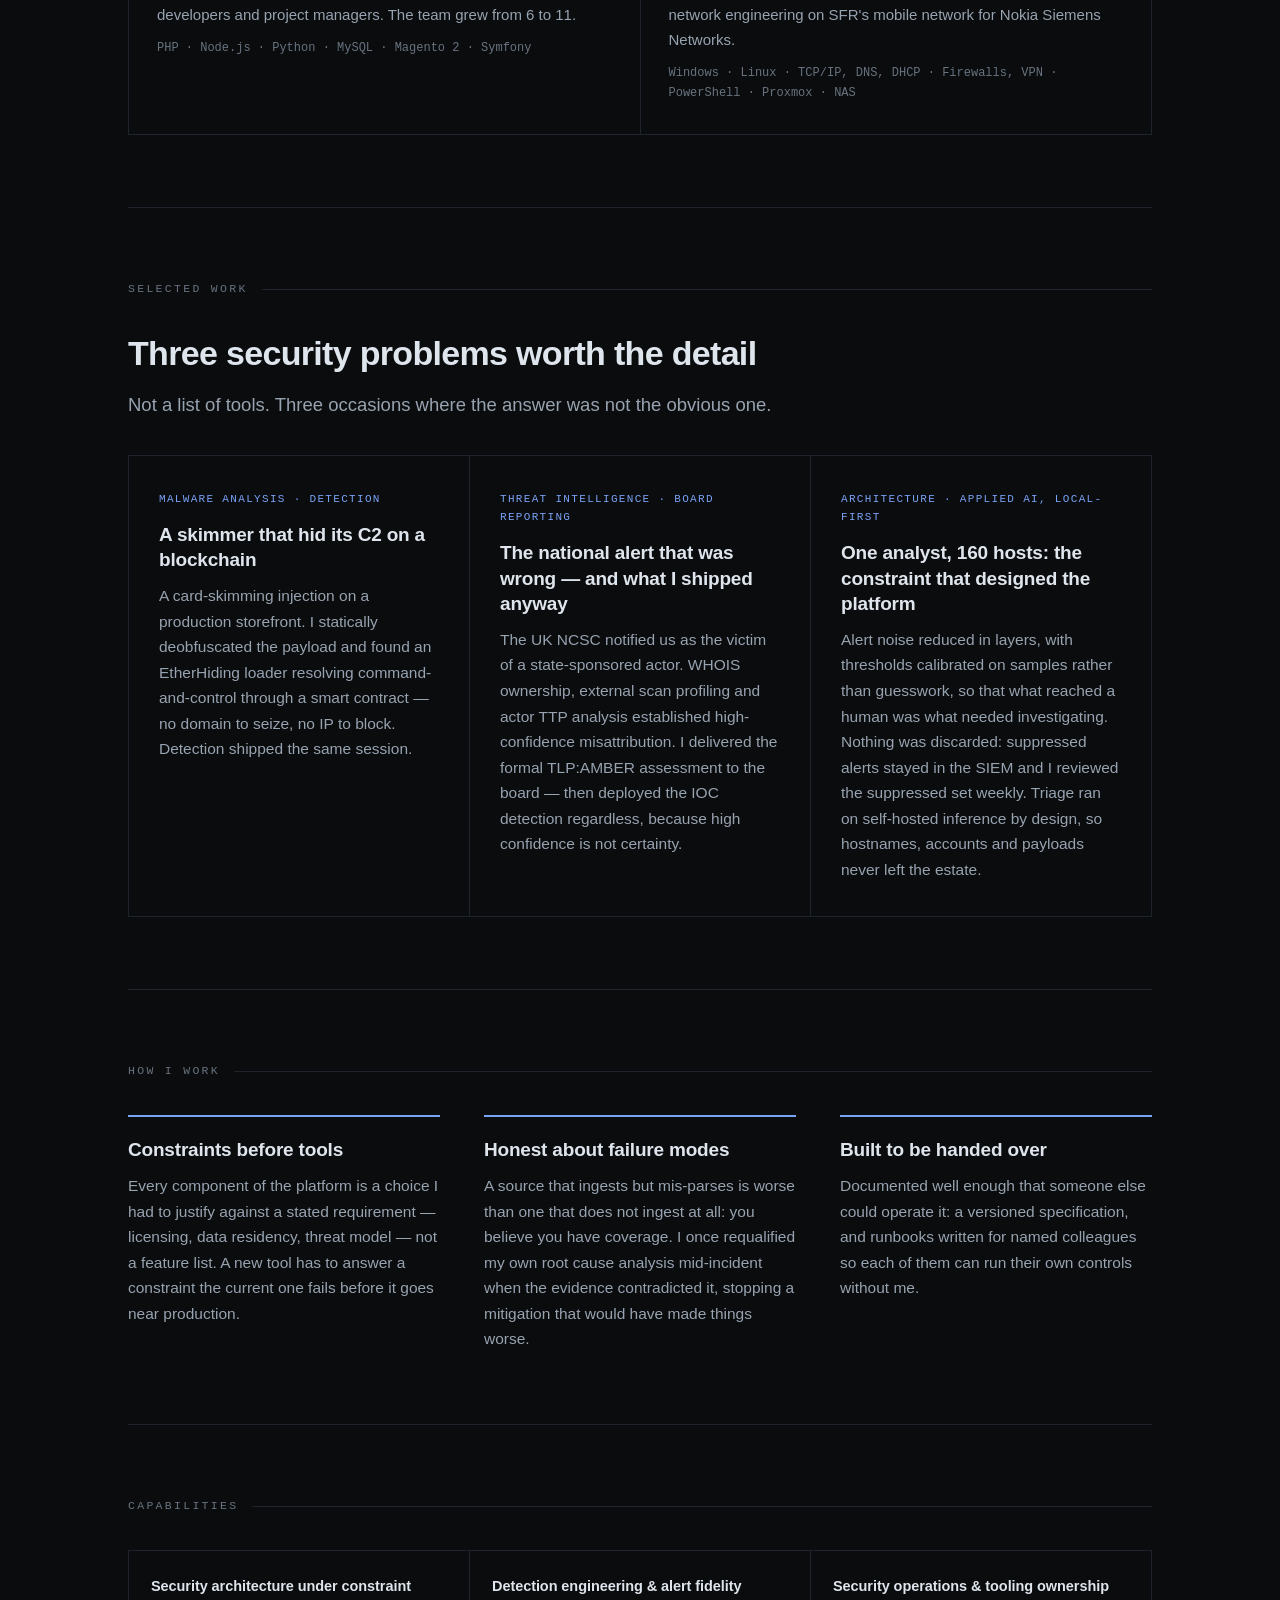
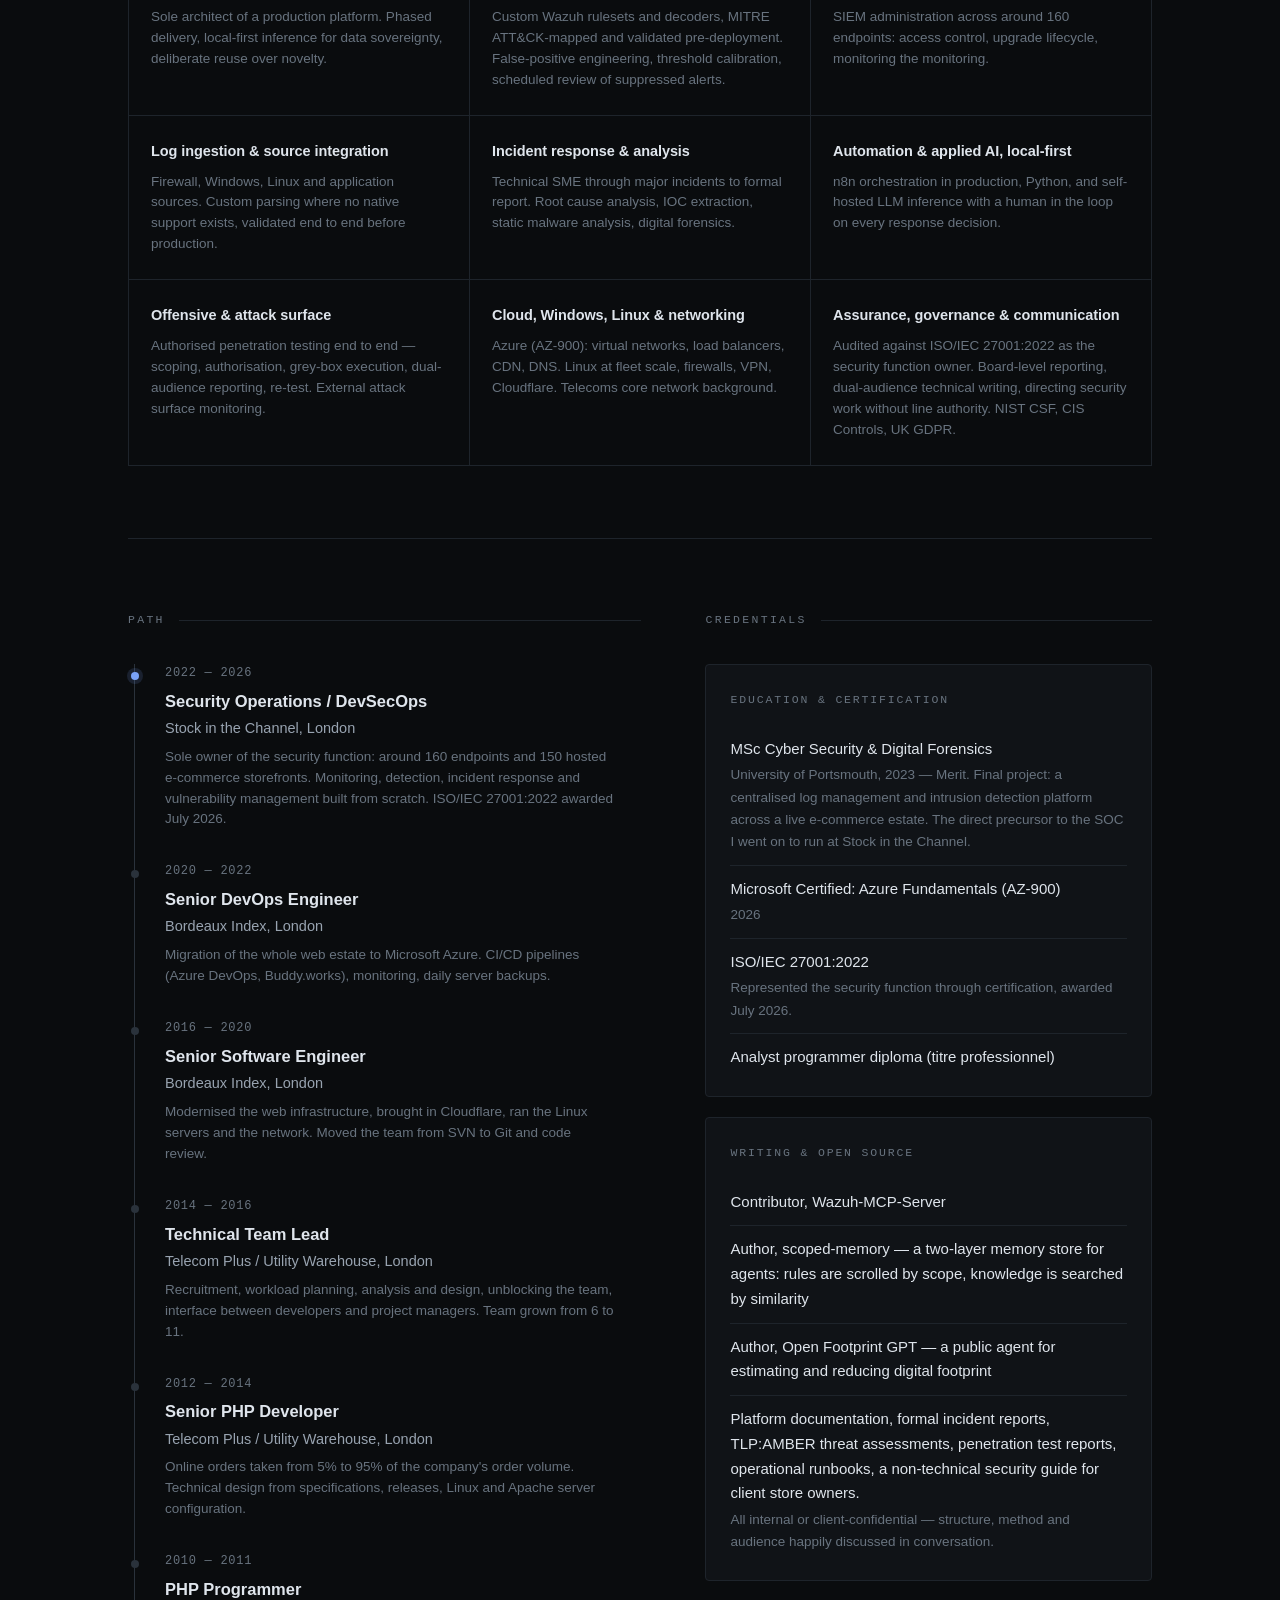
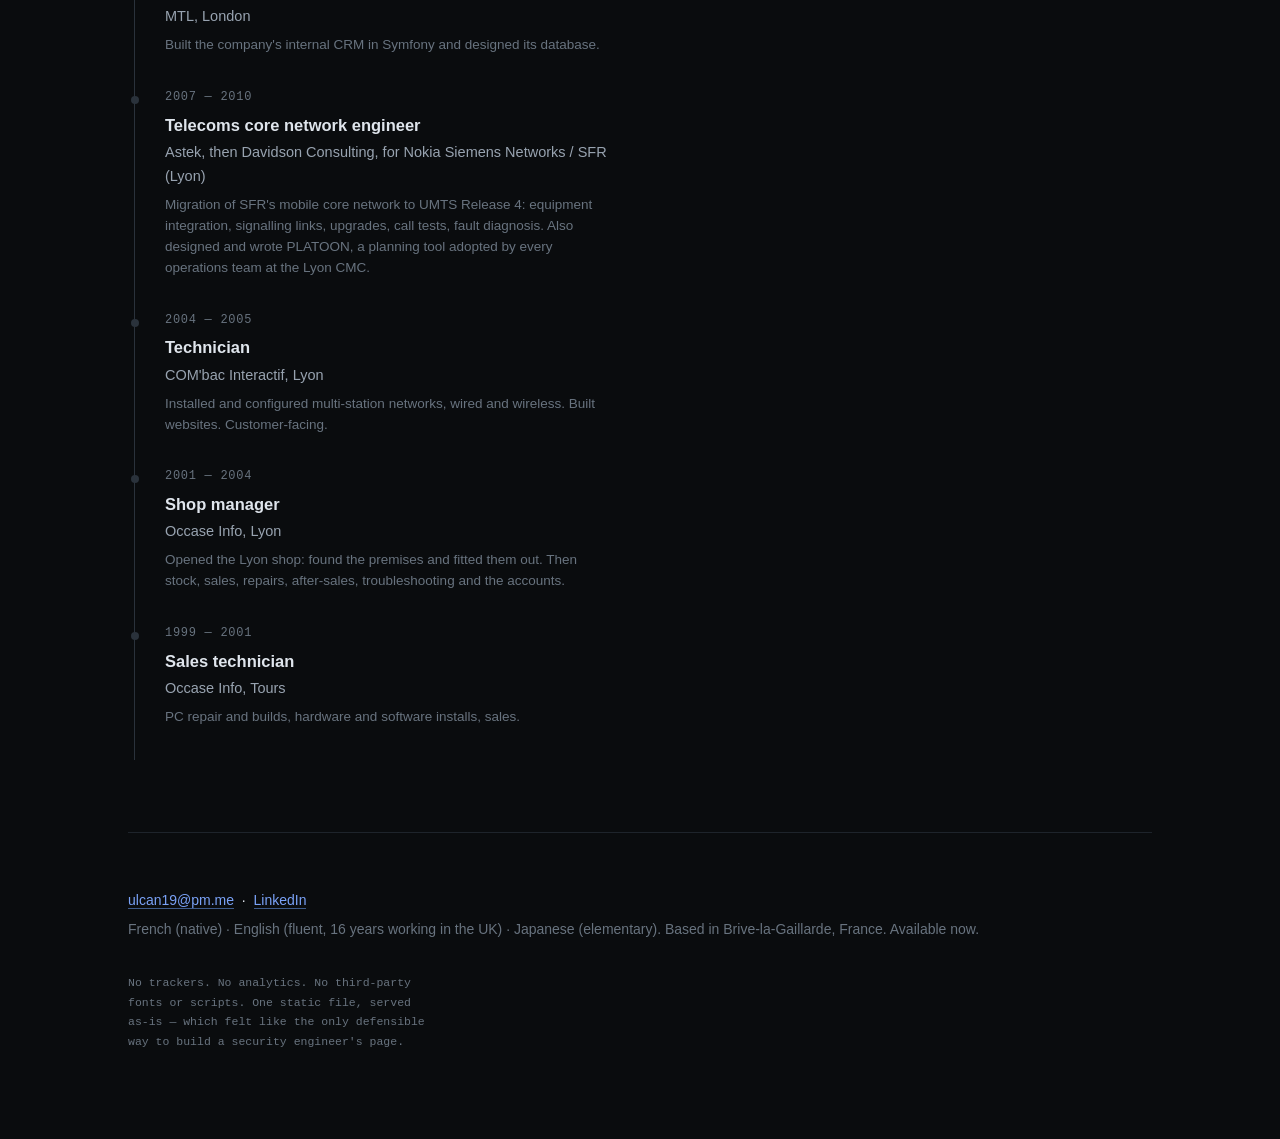
==== commit 098978b0: "Généraliser les détails techniques au niveau du master CV Retrait des volumétries (76 IP, 545 servic" ====
--- a/index.html
+++ b/index.html
@@ -245,8 +245,8 @@
     <article class="case">
       <p class="tag" data-en="Architecture · Applied AI, local-first" data-fr="Architecture · IA appliquée, en local"></p>
       <h3 data-en="One analyst, 160 hosts: the constraint that designed the platform" data-fr="Un analyste, 160 hôtes : la contrainte qui a conçu la plateforme"></h3>
-      <p data-en="Layered deduplication — exact-hash, burst correlation, vector semantic similarity — with thresholds calibrated by manual precision sampling rather than guesswork. Nothing was discarded: suppressed alerts stayed in the SIEM and I reviewed the suppressed set weekly. Triage ran on self-hosted inference by design, so hostnames, accounts and payloads never left the estate."
-         data-fr="Déduplication en couches — hash exact, corrélation de rafales, similarité sémantique vectorielle — seuils calibrés par échantillonnage manuel plutôt qu'au jugé. Rien n'était jeté : les alertes supprimées restaient dans le SIEM et je revoyais l'ensemble chaque semaine. Le triage tournait sur de l'inférence auto-hébergée par conception : noms d'hôtes, comptes et charges utiles ne quittaient jamais le parc."></p>
+      <p data-en="Alert noise reduced in layers, with thresholds calibrated on samples rather than guesswork, so that what reached a human was what needed investigating. Nothing was discarded: suppressed alerts stayed in the SIEM and I reviewed the suppressed set weekly. Triage ran on self-hosted inference by design, so hostnames, accounts and payloads never left the estate."
+         data-fr="Réduction du bruit des alertes par couches, seuils calibrés sur échantillons plutôt qu'au jugé, pour que ce qui arrivait à un humain soit ce qui demandait une investigation. Rien n'était jeté : les alertes supprimées restaient dans le SIEM et je revoyais l'ensemble chaque semaine. Le triage tournait sur de l'inférence auto-hébergée par conception : noms d'hôtes, comptes et charges utiles ne quittaient jamais le parc."></p>
     </article>
   </div>
 </section>
@@ -266,8 +266,8 @@
     </div>
     <div class="principle">
       <h3 data-en="Built to be handed over" data-fr="Construit pour être transmis"></h3>
-      <p data-en="Documented well enough that someone else could operate it: a 38-page versioned specification, and runbooks written for named colleagues so each of them can run their own controls without me."
-         data-fr="Documenté pour qu'un autre puisse l'opérer : une spécification versionnée de 38 pages, et des runbooks écrits pour que des collègues nommés opèrent leurs contrôles sans moi."></p>
+      <p data-en="Documented well enough that someone else could operate it: a versioned specification, and runbooks written for named colleagues so each of them can run their own controls without me."
+         data-fr="Documenté pour qu'un autre puisse l'opérer : une spécification versionnée, et des runbooks écrits pour que des collègues nommés opèrent leurs contrôles sans moi."></p>
     </div>
   </div>
 </section>
@@ -287,13 +287,13 @@
     </div>
     <div class="cap">
       <h4 data-en="Security operations &amp; tooling ownership" data-fr="Opérations de sécurité et maîtrise de l'outillage"></h4>
-      <p data-en="SIEM manager and indexer across ~160 agents: enrolment hardening, RBAC, upgrade lifecycle, monitoring the monitoring."
-         data-fr="Manager et indexeur SIEM sur ~160 agents : durcissement de l'enrôlement, RBAC, cycle de mise à jour, supervision de l'outillage lui-même."></p>
+      <p data-en="SIEM administration across around 160 endpoints: access control, upgrade lifecycle, monitoring the monitoring."
+         data-fr="Administration du SIEM sur environ 160 postes : contrôle des accès, cycle de mise à jour, supervision de l'outillage lui-même."></p>
     </div>
     <div class="cap">
       <h4 data-en="Log ingestion &amp; source integration" data-fr="Ingestion de logs et intégration de sources"></h4>
-      <p data-en="Firewall syslog, Windows and Linux telemetry, application and scan output. Custom decoders where no native support exists, validated end to end before production."
-         data-fr="Syslog pare-feu, télémétrie Windows et Linux, sorties applicatives et de scan. Décodeurs sur mesure en l'absence de support natif, validés de bout en bout avant production."></p>
+      <p data-en="Firewall, Windows, Linux and application sources. Custom parsing where no native support exists, validated end to end before production."
+         data-fr="Sources pare-feu, Windows, Linux et applicatives. Analyse sur mesure en l'absence de support natif, validée de bout en bout avant production."></p>
     </div>
     <div class="cap">
       <h4 data-en="Incident response &amp; analysis" data-fr="Réponse à incident et analyse"></h4>
@@ -302,18 +302,18 @@
     </div>
     <div class="cap">
       <h4 data-en="Automation &amp; applied AI, local-first" data-fr="Automatisation et IA, en local d'abord"></h4>
-      <p data-en="n8n orchestration at production scale; Python/FastAPI, Redis, Qdrant vector search; self-hosted LLM inference with a human in the loop on every response decision."
-         data-fr="Orchestration n8n à l'échelle de production ; Python/FastAPI, Redis, recherche vectorielle Qdrant ; inférence LLM auto-hébergée, humain dans la boucle sur chaque décision de réponse."></p>
+      <p data-en="n8n orchestration in production, Python, and self-hosted LLM inference with a human in the loop on every response decision."
+         data-fr="Orchestration n8n en production, Python, et inférence LLM auto-hébergée, avec un humain dans la boucle sur chaque décision de réponse."></p>
     </div>
     <div class="cap">
       <h4 data-en="Offensive &amp; attack surface" data-fr="Offensif et surface d'attaque"></h4>
-      <p data-en="Authorised penetration testing end to end — scoping, authorisation, grey-box execution, dual-audience reporting, re-test. External attack surface monitoring across 76 public IPs and 545 services."
-         data-fr="Tests d'intrusion autorisés de bout en bout — cadrage, autorisation, boîte grise, rapports interne et client, re-test. Surveillance de la surface externe sur 76 IP publiques et 545 services."></p>
+      <p data-en="Authorised penetration testing end to end — scoping, authorisation, grey-box execution, dual-audience reporting, re-test. External attack surface monitoring."
+         data-fr="Tests d'intrusion autorisés de bout en bout — cadrage, autorisation, boîte grise, rapports interne et client, re-test. Surveillance de la surface d'attaque externe."></p>
     </div>
     <div class="cap">
       <h4 data-en="Cloud, Windows, Linux &amp; networking" data-fr="Cloud, Windows, Linux et réseau"></h4>
-      <p data-en="Azure (AZ-900): virtual networks, load balancers, CDN, DNS. Linux at fleet scale, SonicWall NSA, iptables, WireGuard, Cloudflare. Telecoms core network background."
-         data-fr="Azure (AZ-900) : réseaux virtuels, répartiteurs de charge, CDN, DNS. Linux à l'échelle d'un parc, SonicWall NSA, iptables, WireGuard, Cloudflare. Passé en cœur de réseau télécom."></p>
+      <p data-en="Azure (AZ-900): virtual networks, load balancers, CDN, DNS. Linux at fleet scale, firewalls, VPN, Cloudflare. Telecoms core network background."
+         data-fr="Azure (AZ-900) : réseaux virtuels, répartiteurs de charge, CDN, DNS. Linux à l'échelle d'un parc, pare-feux, VPN, Cloudflare. Passé en cœur de réseau télécom."></p>
     </div>
     <div class="cap">
       <h4 data-en="Assurance, governance &amp; communication" data-fr="Assurance, gouvernance et communication"></h4>
